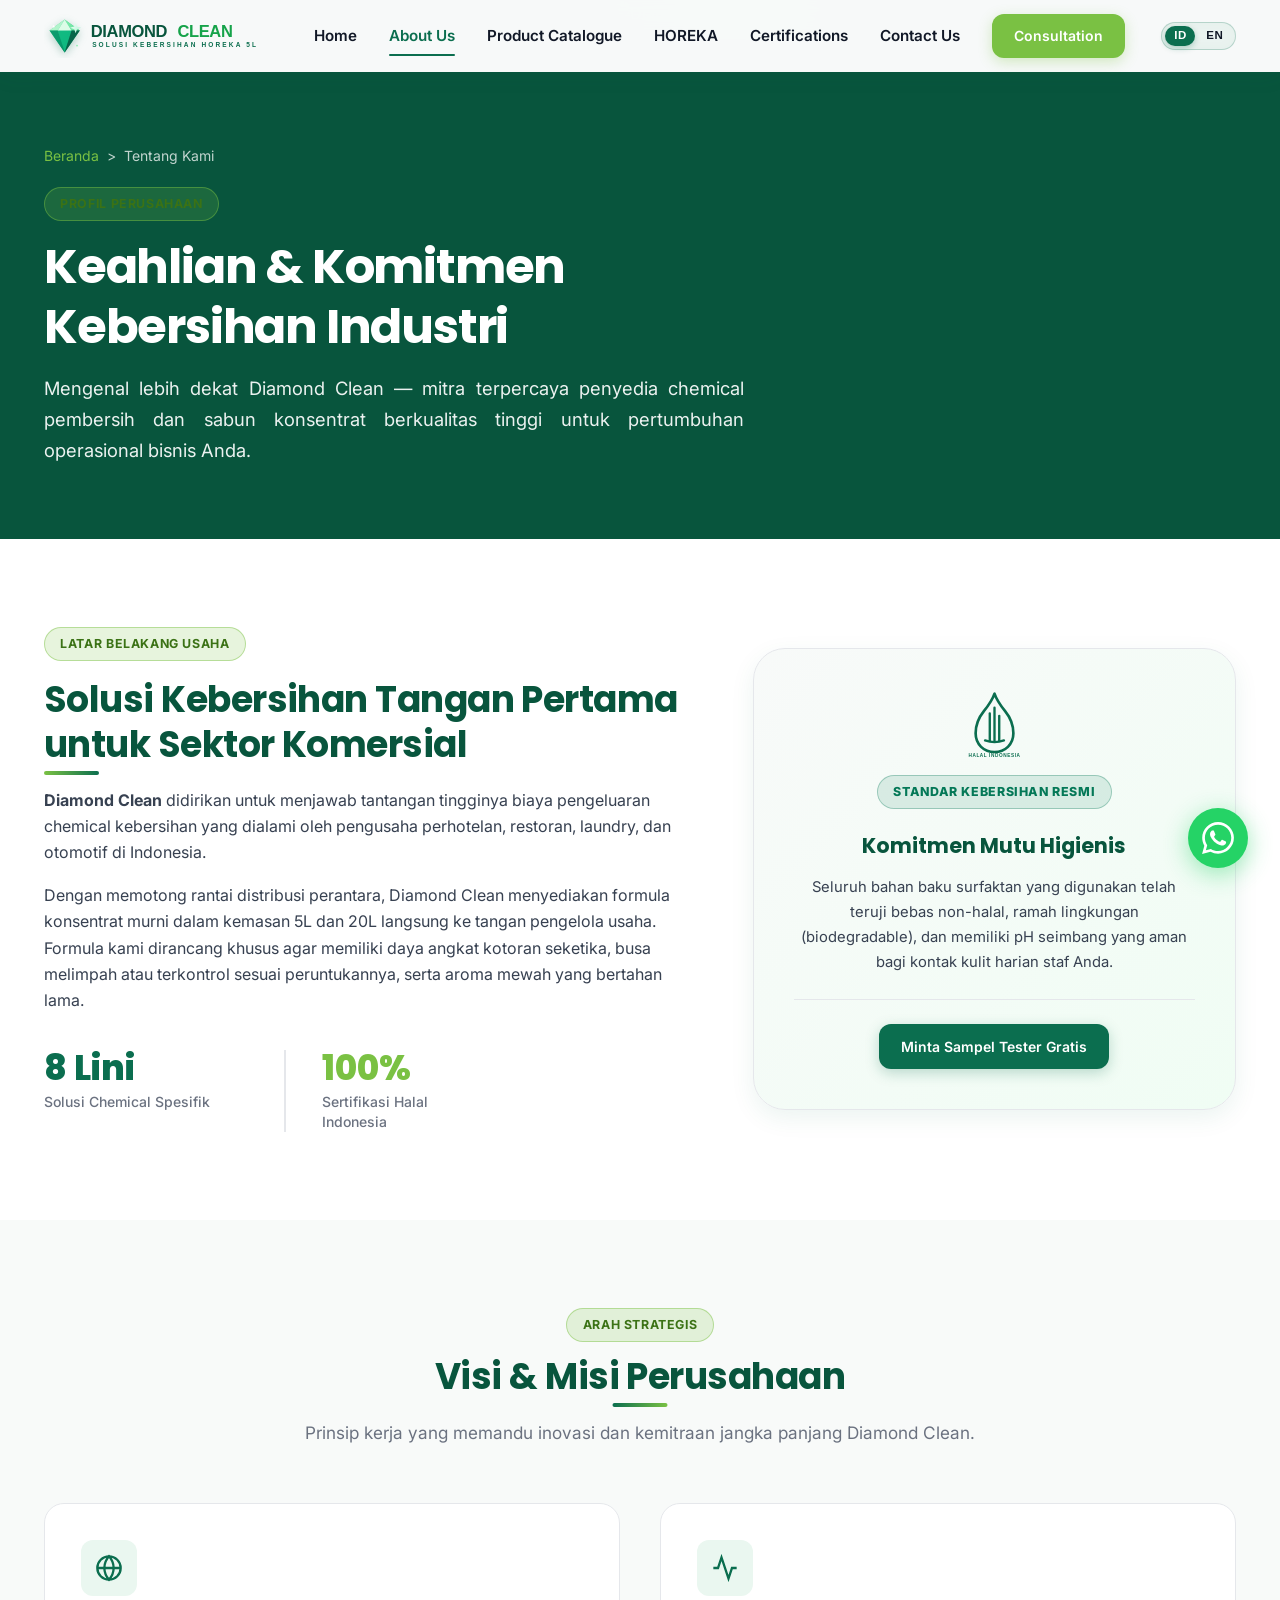
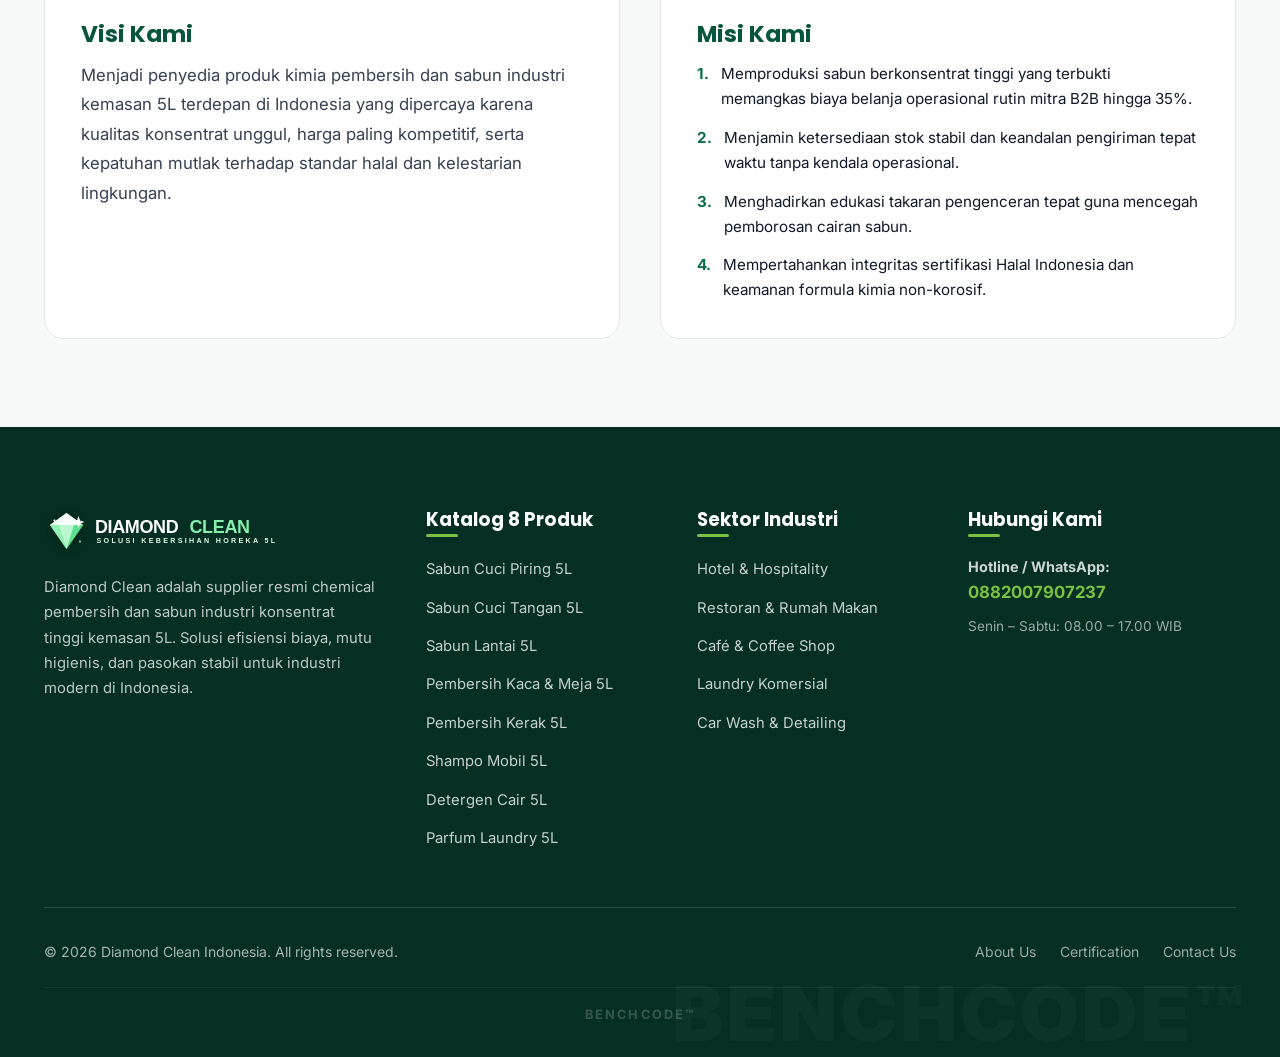
==== about.html @ 985dcf80 "fix(copy): remove (Najis) in English and replace Najis with Non-Halal in Indonesian" ====
<!DOCTYPE html>
<html lang="id">

<head>
  <meta charset="UTF-8">
  <meta name="viewport" content="width=device-width, initial-scale=1.0">
  <title>Tentang Kami | Diamond Clean - Solusi Sabun & Chemical Pembersih Industri 5L</title>
  <meta name="description"
    content="Profil Diamond Clean: Visi, misi, standar mutu, formulasi higienis, sertifikasi Halal Indonesia, dan kapabilitas distribusi sabun industri ke sektor Hotel, Restoran, Laundry, dan Car Wash.">
  <meta name="keywords"
    content="Tentang Diamond Clean, profil Diamond Clean, visi misi supplier sabun, pabrik sabun semarang, supplier chemical hotel, distributor detergen laundry">
  <meta name="author" content="Diamond Clean Indonesia">
  <meta name="robots" content="index, follow">

  <!-- Open Graph -->
  <meta property="og:type" content="article">
  <meta property="og:title" content="Tentang Kami | Diamond Clean Indonesia">
  <meta property="og:description"
    content="Pelajari komitmen Diamond Clean dalam menghadirkan pasokan chemical dan sabun pembersih berdaya bersih tinggi dengan kemasan 5L hemat biaya.">
  <meta property="og:image" content="assets/images/banner.png">

  <!-- CSS Stylesheets -->
  <link rel="stylesheet" href="css/style.css">
  <link rel="stylesheet" href="css/components.css">
  <link rel="stylesheet" href="css/pages.css">
  <link rel="icon" type="image/svg+xml" href="assets/images/logo.svg">
</head>

<body>

  <!-- 1. Header Navigation -->
  <header class="header scrolled" id="header">
    <div class="container nav-container">
      <a href="/" class="logo" id="logo-link" aria-label="Beranda Diamond Clean">
        <img src="assets/images/logo.svg" alt="Diamond Clean Logo" class="logo-color">
      </a>

      <nav class="nav-menu" id="nav-menu" aria-label="Menu Navigasi Utama">
        <a href="/" class="nav-link" data-i18n="nav_home">Home</a>
        <a href="/about" class="nav-link active" data-i18n="nav_about">About Us</a>
        <a href="/solutions" class="nav-link" data-i18n="nav_solutions">Product Catalogue</a>
        <a href="/industries" class="nav-link" data-i18n="nav_industries">HOREKA</a>
        <a href="/sustainability" class="nav-link" data-i18n="nav_sustainability">Certifications</a>
        <a href="/contact" class="nav-link" data-i18n="nav_contact">Contact Us</a>
        <a href="/contact#consultation" class="btn btn-accent btn-sm" data-i18n="nav_consultation">Consultation</a>
        <div class="lang-switch-container" aria-label="Language Selector">
          <button type="button" class="lang-btn active" data-lang="id" aria-label="Bahasa Indonesia">ID</button>
          <button type="button" class="lang-btn" data-lang="en" aria-label="English">EN</button>
        </div>
      </nav>

      <button class="burger-menu touch-target" aria-label="Buka Menu Navigasi" aria-expanded="false">
        <span class="burger-line"></span>
        <span class="burger-line"></span>
        <span class="burger-line"></span>
      </button>
    </div>
  </header>

  <!-- 2. Sub-Page Hero Banner -->
  <section class="page-hero-banner">
    <img src="" alt="Diamond Clean Banner" class="page-hero-bg">
    <div class="container">
      <div class="page-hero-content reveal-left">
        <div class="breadcrumbs">
          <a href="/">Beranda</a> &gt; <span>Tentang Kami</span>
        </div>
        <span class="badge badge-accent" style="margin-bottom: 1rem;">PROFIL PERUSAHAAN</span>
        <h1>Keahlian & Komitmen Kebersihan Industri</h1>
        <p>
          Mengenal lebih dekat Diamond Clean — mitra terpercaya penyedia chemical pembersih dan sabun konsentrat
          berkualitas tinggi untuk pertumbuhan operasional bisnis Anda.
        </p>
      </div>
    </div>
  </section>

  <!-- 3. Company Story & Identity -->
  <section class="section-padding bg-white">
    <div class="container">
      <div class="story-grid">
        <div class="reveal-left">
          <span class="badge badge-accent" style="margin-bottom: 1rem;">LATAR BELAKANG USAHA</span>
          <h2 class="with-underline">Solusi Kebersihan Tangan Pertama untuk Sektor Komersial</h2>
          <p class="story-desc-text">
            <strong>Diamond Clean</strong> didirikan untuk menjawab tantangan tingginya biaya pengeluaran chemical
            kebersihan yang dialami oleh pengusaha perhotelan, restoran, laundry, dan otomotif di Indonesia.
          </p>
          <p class="story-desc-text">
            Dengan memotong rantai distribusi perantara, Diamond Clean menyediakan formula konsentrat murni dalam
            kemasan 5L dan 20L langsung ke tangan pengelola usaha. Formula kami dirancang khusus agar memiliki daya
            angkat kotoran seketika, busa melimpah atau terkontrol sesuai peruntukannya, serta aroma mewah yang bertahan
            lama.
          </p>
          <div class="story-stats-grid">
            <div class="story-stat-item">
              <h3>8 Lini</h3>
              <p>Solusi Chemical Spesifik</p>
            </div>
            <div class="story-stat-item">
              <h3>100%</h3>
              <p>Sertifikasi Halal Indonesia</p>
            </div>
          </div>
        </div>

        <div class="reveal-right">
          <div class="story-highlight-card"
            style="background: linear-gradient(135deg, var(--color-bg-light) 0%, var(--color-bg-mint) 100%); border-radius: var(--radius-xl); border: 1px solid var(--color-border); padding: 2.5rem; box-shadow: var(--shadow-md);">
            <div style="text-align: center; margin-bottom: 1.5rem;">
              <img src="assets/images/halal-logo.svg" alt="Halal Indonesia Official"
                style="height: 70px; margin: 0 auto 1rem auto;">
              <span class="badge badge-halal">STANDAR KEBERSIHAN RESMI</span>
            </div>
            <h3 style="text-align: center; font-size: 1.3rem; margin-bottom: 1rem;">Komitmen Mutu Higienis</h3>
            <p class="story-highlight-desc" style="font-size: 0.925rem; color: var(--color-body-text); text-align: center; line-height: 1.7;">
              Seluruh bahan baku surfaktan yang digunakan telah teruji bebas non-halal, ramah lingkungan (biodegradable),
              dan memiliki pH seimbang yang aman bagi kontak kulit harian staf Anda.
            </p>
            <div
              style="margin-top: 1.5rem; padding-top: 1.5rem; border-top: 1px solid var(--color-border); text-align: center;">
              <a href="/contact#consultation" class="btn btn-primary btn-sm">Minta Sampel Tester Gratis</a>
            </div>
          </div>
        </div>
      </div>
    </div>
  </section>

  <!-- 4. Vision & Mission -->
  <section class="section-padding bg-light">
    <div class="container">
      <div class="section-header text-center reveal">
        <span class="badge badge-accent" style="margin-bottom: 0.75rem;">ARAH STRATEGIS</span>
        <h2 class="with-underline-center">Visi & Misi Perusahaan</h2>
        <p>Prinsip kerja yang memandu inovasi dan kemitraan jangka panjang Diamond Clean.</p>
      </div>

      <div class="vision-mission-grid">
        <div class="card hover-lift reveal-left">
          <div class="feature-icon">
            <svg width="28" height="28" viewBox="0 0 24 24" fill="none" stroke="currentColor" stroke-width="2">
              <circle cx="12" cy="12" r="10"></circle>
              <line x1="2" y1="12" x2="22" y2="12"></line>
              <path d="M12 2a15.3 15.3 0 0 1 4 10 15.3 15.3 0 0 1-4 10 15.3 15.3 0 0 1-4-10 15.3 15.3 0 0 1 4-10z">
              </path>
            </svg>
          </div>
          <h3>Visi Kami</h3>
          <p class="vision-desc" style="font-size: 1.05rem; line-height: 1.75; color: var(--color-body-text);">
            Menjadi penyedia produk kimia pembersih dan sabun industri kemasan 5L terdepan di Indonesia yang dipercaya
            karena kualitas konsentrat unggul, harga paling kompetitif, serta kepatuhan mutlak terhadap standar halal
            dan kelestarian lingkungan.
          </p>
        </div>

        <div class="card hover-lift reveal-right">
          <div class="feature-icon">
            <svg width="28" height="28" viewBox="0 0 24 24" fill="none" stroke="currentColor" stroke-width="2">
              <polyline points="22 12 18 12 15 21 9 3 6 12 2 12"></polyline>
            </svg>
          </div>
          <h3>Misi Kami</h3>
          <ul
            style="list-style: none; padding: 0; display: flex; flex-direction: column; gap: 0.85rem; font-size: 0.95rem;">
            <li style="display: flex; gap: 0.75rem; align-items: flex-start;">
              <span class="mission-num" style="color: var(--color-primary); font-weight: 700; flex-shrink: 0;">1.</span>
              <span class="mission-desc">Memproduksi sabun berkonsentrat tinggi yang terbukti memangkas biaya belanja operasional rutin mitra
                B2B hingga 35%.</span>
            </li>
            <li style="display: flex; gap: 0.75rem; align-items: flex-start;">
              <span class="mission-num" style="color: var(--color-primary); font-weight: 700; flex-shrink: 0;">2.</span>
              <span class="mission-desc">Menjamin ketersediaan stok stabil dan keandalan pengiriman tepat waktu tanpa kendala
                operasional.</span>
            </li>
            <li style="display: flex; gap: 0.75rem; align-items: flex-start;">
              <span class="mission-num" style="color: var(--color-primary); font-weight: 700; flex-shrink: 0;">3.</span>
              <span class="mission-desc">Menghadirkan edukasi takaran pengenceran tepat guna mencegah pemborosan cairan sabun.</span>
            </li>
            <li style="display: flex; gap: 0.75rem; align-items: flex-start;">
              <span class="mission-num" style="color: var(--color-primary); font-weight: 700; flex-shrink: 0;">4.</span>
              <span class="mission-desc">Mempertahankan integritas sertifikasi Halal Indonesia dan keamanan formula kimia non-korosif.</span>
            </li>
          </ul>
        </div>
      </div>
    </div>
  </section>

  <!-- 5. Footer -->
  <footer class="footer">
    <div class="container">
      <div class="footer-top">
        <div class="footer-col">
          <img src="assets/images/logo-white.svg" alt="Diamond Clean Logo"
            style="height: 48px; margin-bottom: 1.25rem;">
          <p style="font-size: 0.925rem; color: rgba(255,255,255,0.75); line-height: 1.7; margin-bottom: 1.5rem;">
            Diamond Clean adalah supplier resmi chemical pembersih dan sabun industri konsentrat tinggi kemasan 5L.
            Solusi efisiensi biaya, mutu higienis, dan pasokan stabil untuk industri modern di Indonesia.
          </p>
        </div>
        <div class="footer-col">
          <h4>Katalog 8 Produk</h4>
          <ul class="footer-links">
            <li><a href="/solutions#cuci-piring">Sabun Cuci Piring 5L</a></li>
            <li><a href="/solutions#cuci-tangan">Sabun Cuci Tangan 5L</a></li>
            <li><a href="/solutions#pembersih-lantai">Sabun Lantai 5L</a></li>
            <li><a href="/solutions#pembersih-kaca">Pembersih Kaca &amp; Meja 5L</a></li>
            <li><a href="/solutions#pembersih-kerak">Pembersih Kerak 5L</a></li>
            <li><a href="/solutions#shampo-mobil">Shampo Mobil 5L</a></li>
            <li><a href="/solutions#detergen-cair">Detergen Cair 5L</a></li>
            <li><a href="/solutions#parfum-laundry">Parfum Laundry 5L</a></li>
          </ul>
        </div>
        <div class="footer-col">
          <h4>Sektor Industri</h4>
          <ul class="footer-links">
            <li><a href="/industries#hotel">Hotel & Hospitality</a></li>
            <li><a href="/industries#resto">Restoran & Rumah Makan</a></li>
            <li><a href="/industries#cafe">Café & Coffee Shop</a></li>
            <li><a href="/industries#laundry">Laundry Komersial</a></li>
            <li><a href="/industries#carwash">Car Wash & Detailing</a></li>
          </ul>
        </div>
        <div class="footer-col">
          <h4>Hubungi Kami</h4>
          <p style="font-size: 0.9rem; color: rgba(255,255,255,0.8); margin-bottom: 0.5rem;">
            <strong>Hotline / WhatsApp:</strong><br>
            <a href="https://wa.me/62882007907237" target="_blank" rel="noopener noreferrer"
              style="color: var(--color-accent); font-weight: 700; font-size: 1.05rem;">
              0882007907237
            </a>
          </p>
          <p style="font-size: 0.85rem; color: rgba(255,255,255,0.6);">
            Senin – Sabtu: 08.00 – 17.00 WIB
          </p>
        </div>
      </div>
      <div class="footer-bottom">
        <div>&copy; 2026 Diamond Clean Indonesia. All rights reserved.</div>
        <div style="display: flex; gap: 1.5rem;">
          <a href="/about" style="color: rgba(255,255,255,0.6);">About Us</a>
          <a href="/sustainability" style="color: rgba(255,255,255,0.6);">Certification</a>
          <a href="/contact" style="color: rgba(255,255,255,0.6);">Contact Us</a>
        </div>
      </div>
      <div class="footer-watermark">BenchCode™</div>
    </div>
  </footer>

  <a href="https://wa.me/62882007907237" target="_blank" rel="noopener noreferrer" class="floating-whatsapp"
    aria-label="Chat WhatsApp">
    <svg viewBox="0 0 24 24">
      <path
        d="M.057 24l1.687-6.163c-1.041-1.804-1.588-3.849-1.587-5.946.003-6.556 5.338-11.891 11.893-11.891 3.181.001 6.167 1.24 8.413 3.488 2.245 2.248 3.481 5.236 3.48 8.414-.003 6.557-5.338 11.892-11.893 11.892-1.99-.001-3.951-.5-5.688-1.448l-6.305 1.654zm6.597-3.807c1.676.995 3.276 1.591 5.392 1.592 5.448 0 9.886-4.434 9.889-9.885.002-5.462-4.415-9.89-9.881-9.892-5.452 0-9.887 4.434-9.889 9.884-.001 2.225.651 3.891 1.746 5.634l-.999 3.648 3.742-.981zm11.387-5.464c-.074-.124-.272-.198-.57-.347-.297-.149-1.758-.868-2.031-.967-.272-.099-.47-.149-.669.149-.198.297-.768.967-.941 1.165-.173.198-.347.223-.644.074-.297-.149-1.255-.462-2.39-1.475-.883-.788-1.48-1.761-1.653-2.059-.173-.297-.018-.458.13-.606.134-.133.297-.347.446-.521.151-.172.2-.296.3-.495.099-.198.05-.372-.025-.521-.075-.148-.669-1.611-.916-2.206-.242-.579-.487-.501-.669-.51l-.57-.01c-.198 0-.52.074-.792.372s-1.04 1.016-1.04 2.479 1.065 2.876 1.213 3.074c.149.198 2.095 3.2 5.076 4.487.709.306 1.263.489 1.694.626.712.226 1.36.194 1.872.118.571-.085 1.758-.719 2.006-1.413.248-.695.248-1.29.173-1.414z" />
    </svg>
  </a>

  <!-- Internationalization & Main Scripts -->
  <script src="js/i18n.js"></script>
  <script src="js/main.js"></script>
</body>

</html>
---- css/style.css ----
/* ==========================================================================
   DIAMOND CLEAN - Enterprise Design System (style.css)
   Pure Green & White Aesthetic (Bumigas Architecture - Zero Blue)
   ========================================================================== */

@import url('https://fonts.googleapis.com/css2?family=Inter:wght@300;400;500;600;700&family=Poppins:wght@400;500;600;700;800&display=swap');

:root {
  /* Brand Color Palette - Pure Emerald Green & Crisp White (No Blue) */
  --color-primary: #0B6E4F;         /* Deep Emerald Clean */
  --color-primary-dark: #064E3B;    /* Deep Forest Green */
  --color-primary-light: #10B981;   /* Vibrant Emerald Green */
  --color-secondary: #08553D;       /* Rich Deep Pine Green */
  --color-secondary-dark: #043627;  /* Dark Forest Slate */
  --color-accent: #7AC143;          /* Vibrant Fresh Lime Green */
  --color-accent-hover: #68A538;    /* Darker Fresh Lime */
  --color-light-mint: #EAF7F0;      /* Fresh Mint Light */
  --color-mint-border: #BBF7D0;     /* Soft Mint Border */
  --color-halal-green: #047857;     /* Halal Badge Emerald */
  
  --color-bg: #FFFFFF;              /* Pure Crisp White */
  --color-bg-light: #F8FAF9;        /* Soft Clean Off-White */
  --color-bg-mint: #F0FDF4;         /* Clean Pale Mint Tint */
  --color-dark-text: #111827;       /* Dark Charcoal */
  --color-body-text: #374151;       /* Neutral Slate */
  --color-muted-text: #6B7280;      /* Muted Slate */
  --color-border: #E5E7EB;          /* Light Clean Gray Border */
  --color-success: #16A34A;         /* Rich Leaf Green */
  
  /* RGB values for translucent green overlays & glassmorphism */
  --color-primary-rgb: 11, 110, 79;
  --color-secondary-rgb: 8, 85, 61;
  --color-accent-rgb: 122, 193, 67;
  --color-dark-text-rgb: 17, 24, 39;
  
  /* Typography */
  --font-headings: 'Poppins', sans-serif;
  --font-body: 'Inter', sans-serif;
  
  /* Elevation Shadows (Soft green/dark tinted) */
  --shadow-sm: 0 2px 8px rgba(11, 110, 79, 0.05);
  --shadow-md: 0 8px 24px rgba(11, 110, 79, 0.08);
  --shadow-lg: 0 16px 48px rgba(11, 110, 79, 0.12);
  --shadow-glow: 0 0 25px rgba(122, 193, 67, 0.35);
  --shadow-glass: 0 8px 32px 0 rgba(8, 85, 61, 0.15);
  
  /* Radii */
  --radius-sm: 6px;
  --radius-md: 12px;
  --radius-lg: 20px;
  --radius-xl: 32px;
  --radius-full: 9999px;
  
  /* Butter-Smooth Hardware-Accelerated Transitions */
  --transition-fast: all 0.2s cubic-bezier(0.16, 1, 0.3, 1);
  --transition-normal: all 0.35s cubic-bezier(0.16, 1, 0.3, 1);
  --transition-slow: all 0.5s cubic-bezier(0.16, 1, 0.3, 1);
}

/* Base Reset & Smooth Scroll Foundation */
*, *::before, *::after {
  box-sizing: border-box;
  margin: 0;
  padding: 0;
  -webkit-tap-highlight-color: transparent;
}

html {
  scroll-behavior: smooth;
  scroll-padding-top: 5rem;
  font-size: 16px;
  -webkit-font-smoothing: antialiased;
  -moz-osx-font-smoothing: grayscale;
  overflow-x: hidden;
  overflow-x: clip;
  max-width: 100%;
  -webkit-overflow-scrolling: touch;
}

body {
  font-family: var(--font-body);
  background-color: var(--color-bg);
  color: var(--color-dark-text);
  line-height: 1.65;
  overflow-x: hidden;
  overflow-x: clip;
  max-width: 100%;
  width: 100%;
  position: relative;
  -webkit-overflow-scrolling: touch;
  overscroll-behavior-y: auto;
}

/* Headings in Deep Forest Green */
h1, h2, h3, h4, h5, h6 {
  font-family: var(--font-headings);
  font-weight: 700;
  line-height: 1.25;
  color: var(--color-secondary);
}

h1 {
  font-size: 3.25rem;
  letter-spacing: -0.025em;
}

h2 {
  font-size: 2.25rem;
  letter-spacing: -0.015em;
  margin-bottom: 1.25rem;
  position: relative;
  display: inline-block;
}

/* Sub-heading accent underline */
h2.with-underline::after {
  content: '';
  position: absolute;
  left: 0;
  bottom: -8px;
  width: 55px;
  height: 4px;
  background: linear-gradient(90deg, var(--color-accent), var(--color-primary));
  border-radius: var(--radius-full);
}

h2.with-underline-center {
  text-align: center;
  display: block;
}

h2.with-underline-center::after {
  content: '';
  position: absolute;
  left: 50%;
  transform: translateX(-50%);
  bottom: -8px;
  width: 55px;
  height: 4px;
  background: linear-gradient(90deg, var(--color-primary), var(--color-accent));
  border-radius: var(--radius-full);
}

h3 {
  font-size: 1.45rem;
  margin-bottom: 0.75rem;
}

h4 {
  font-size: 1.15rem;
  margin-bottom: 0.5rem;
}

p {
  color: var(--color-body-text);
  margin-bottom: 1rem;
}

p:last-child {
  margin-bottom: 0;
}

a {
  color: inherit;
  text-decoration: none;
  transition: var(--transition-fast);
}

img, video {
  max-width: 100%;
  height: auto;
  display: block;
}

/* Layout Utilities */
.container {
  width: 100%;
  max-width: 1240px;
  margin: 0 auto;
  padding: 0 1.5rem;
}

.section-padding {
  padding: 5.5rem 0;
}

.section-padding-sm {
  padding: 3.5rem 0;
}

.section-header {
  margin-bottom: 3.5rem;
}

.section-header.text-center,
.text-center {
  text-align: center !important;
}

.text-left {
  text-align: left !important;
}

.text-right {
  text-align: right !important;
}

.section-header p {
  font-size: 1.075rem;
  max-width: 680px;
  margin-left: auto;
  margin-right: auto;
  color: var(--color-muted-text);
}

/* Background Color Modifiers */
.bg-light {
  background-color: var(--color-bg-light);
}

.bg-mint {
  background-color: var(--color-bg-mint);
}

.bg-white {
  background-color: var(--color-bg);
}

.bg-dark {
  background-color: var(--color-secondary-dark);
  color: #FFFFFF;
}

.bg-dark h1, .bg-dark h2, .bg-dark h3, .bg-dark h4 {
  color: #FFFFFF;
}

.bg-dark p {
  color: rgba(255, 255, 255, 0.88);
}

/* Smooth Hardware-Accelerated Reveal Animations */
.reveal, .reveal-left, .reveal-right, .reveal-scale {
  opacity: 0;
  will-change: transform, opacity;
  transition: opacity 0.65s cubic-bezier(0.16, 1, 0.3, 1), transform 0.65s cubic-bezier(0.16, 1, 0.3, 1);
}

.reveal {
  transform: translateY(28px);
}

.reveal-left {
  transform: translateX(-35px);
}

.reveal-right {
  transform: translateX(35px);
}

.reveal-scale {
  transform: scale(0.94);
}

.reveal.active, .reveal-left.active, .reveal-right.active, .reveal-scale.active {
  opacity: 1;
  transform: translate(0, 0) scale(1);
}

/* Accessibility Focus Ring */
a:focus-visible,
button:focus-visible,
input:focus-visible,
textarea:focus-visible,
select:focus-visible {
  outline: 2px solid var(--color-accent);
  outline-offset: 3px;
}

.touch-target {
  min-height: 48px;
  min-width: 48px;
  display: inline-flex;
  align-items: center;
  justify-content: center;
}

@media (max-width: 768px) {
  h1 {
    font-size: 2.2rem;
  }
  h2 {
    font-size: 1.75rem;
  }
  .section-padding {
    padding: 3.75rem 0;
  }
}
---- css/components.css ----
/* ==========================================================================
   DIAMOND CLEAN - Premium UI Components (components.css)
   Pure Green & White UI Architecture (Zero Blue)
   ========================================================================== */

/* --------------------------------------------------------------------------
   1. BUTTONS
   -------------------------------------------------------------------------- */
.btn {
  display: inline-flex;
  align-items: center;
  justify-content: center;
  gap: 0.6rem;
  font-family: var(--font-body);
  font-size: 0.95rem;
  font-weight: 600;
  padding: 0.85rem 1.85rem;
  border-radius: var(--radius-md);
  border: 2px solid transparent;
  cursor: pointer;
  transition: var(--transition-fast);
  white-space: nowrap;
  user-select: none;
  text-decoration: none;
}

.btn-primary {
  background-color: var(--color-primary);
  color: #FFFFFF;
  box-shadow: 0 4px 14px rgba(11, 110, 79, 0.25);
}

.btn-primary:hover {
  background-color: var(--color-primary-dark);
  color: #FFFFFF;
  transform: translateY(-2px);
  box-shadow: 0 6px 20px rgba(11, 110, 79, 0.35);
}

.btn-secondary {
  background-color: transparent;
  border-color: var(--color-primary);
  color: var(--color-primary);
}

.btn-secondary:hover {
  background-color: var(--color-light-mint);
  color: var(--color-primary-dark);
  transform: translateY(-2px);
}

.btn-accent {
  background-color: var(--color-accent);
  color: #FFFFFF;
  box-shadow: 0 4px 14px rgba(122, 193, 67, 0.3);
}

.btn-accent:hover {
  background-color: var(--color-accent-hover);
  color: #FFFFFF;
  transform: translateY(-2px);
  box-shadow: 0 6px 20px rgba(122, 193, 67, 0.4);
}

.btn-white {
  background-color: #FFFFFF;
  color: var(--color-secondary);
  box-shadow: var(--shadow-sm);
}

.btn-white:hover {
  background-color: var(--color-light-mint);
  color: var(--color-primary-dark);
  transform: translateY(-2px);
  box-shadow: var(--shadow-md);
}

.btn-white-outline {
  background-color: transparent;
  border-color: rgba(255, 255, 255, 0.8);
  color: #FFFFFF;
}

.btn-white-outline:hover {
  border-color: #FFFFFF;
  background-color: rgba(255, 255, 255, 0.18);
  transform: translateY(-2px);
}

.btn-whatsapp {
  background-color: #25D366;
  color: #FFFFFF;
  box-shadow: 0 4px 15px rgba(37, 211, 102, 0.3);
}

.btn-whatsapp:hover {
  background-color: #1EBE5D;
  color: #FFFFFF;
  transform: translateY(-2px);
  box-shadow: 0 6px 20px rgba(37, 211, 102, 0.45);
}

.btn-sm {
  padding: 0.55rem 1.25rem;
  font-size: 0.875rem;
}

.btn-lg {
  padding: 1rem 2.25rem;
  font-size: 1.05rem;
}

/* --------------------------------------------------------------------------
   2. BADGES & CHIPS (Green & White)
   -------------------------------------------------------------------------- */
.badge {
  display: inline-flex;
  align-items: center;
  gap: 0.45rem;
  padding: 0.35rem 0.95rem;
  font-size: 0.775rem;
  font-weight: 700;
  text-transform: uppercase;
  letter-spacing: 0.05em;
  background-color: var(--color-light-mint);
  color: var(--color-primary);
  border-radius: var(--radius-full);
  border: 1px solid var(--color-mint-border);
}

.badge-accent {
  background-color: rgba(122, 193, 67, 0.18);
  color: #3B7215;
  border: 1px solid rgba(122, 193, 67, 0.45);
}

.badge-clean {
  background-color: rgba(255, 255, 255, 0.22);
  color: #FFFFFF;
  border: 1px solid rgba(255, 255, 255, 0.4);
  backdrop-filter: blur(8px);
}

.badge-halal {
  background-color: rgba(4, 120, 87, 0.12);
  color: var(--color-halal-green);
  border: 1px solid rgba(4, 120, 87, 0.3);
  font-weight: 800;
}

.badge-5l {
  background: var(--color-primary);
  color: #FFFFFF;
  font-weight: 700;
  padding: 0.28rem 0.75rem;
  border-radius: var(--radius-full);
  font-size: 0.78rem;
  letter-spacing: 0.04em;
  display: inline-flex;
  align-items: center;
  justify-content: center;
  box-shadow: 0 2px 4px rgba(11, 110, 79, 0.15);
}

/* --------------------------------------------------------------------------
   3. HEADER & NAVIGATION BAR
   -------------------------------------------------------------------------- */
.header {
  position: fixed;
  top: 0;
  left: 0;
  width: 100%;
  z-index: 1000;
  transition: padding 0.3s cubic-bezier(0.16, 1, 0.3, 1), background-color 0.3s cubic-bezier(0.16, 1, 0.3, 1), box-shadow 0.3s cubic-bezier(0.16, 1, 0.3, 1);
  padding: 1.4rem 0;
}

.header.transparent-theme {
  background-color: transparent;
}

.header.transparent-theme .logo-color {
  display: none;
}

.header.transparent-theme .logo-white {
  display: block;
}

.header.transparent-theme .nav-link {
  color: rgba(255, 255, 255, 0.95);
}

.header.transparent-theme .nav-link:hover,
.header.transparent-theme .nav-link.active {
  color: #FFFFFF;
}

.header.transparent-theme .nav-link.active::after {
  background-color: var(--color-accent);
}

/* Scrolled Header State */
.header.scrolled {
  background-color: rgba(255, 255, 255, 0.97);
  backdrop-filter: blur(14px);
  -webkit-backdrop-filter: blur(14px);
  box-shadow: 0 4px 20px rgba(8, 85, 61, 0.08);
  padding: 0.85rem 0;
}

.header.scrolled .logo-color {
  display: block;
}

.header.scrolled .logo-white {
  display: none;
}

.header.scrolled .nav-link {
  color: var(--color-dark-text);
}

.header.scrolled .nav-link:hover,
.header.scrolled .nav-link.active {
  color: var(--color-primary);
}

.header.scrolled .nav-link.active::after {
  background-color: var(--color-primary);
}

.header.scrolled .burger-line {
  background-color: var(--color-secondary);
}

/* Nav Elements */
.nav-container {
  display: flex;
  align-items: center;
  justify-content: space-between;
}

.logo img {
  height: 44px;
  width: auto;
  transition: var(--transition-fast);
}

.nav-menu {
  display: flex;
  align-items: center;
  gap: 2rem;
}

.nav-link {
  font-size: 0.95rem;
  font-weight: 600;
  position: relative;
  padding: 0.5rem 0;
  transition: var(--transition-fast);
}

.nav-link::after {
  content: '';
  position: absolute;
  bottom: 0;
  left: 0;
  width: 0;
  height: 2.5px;
  background-color: var(--color-primary);
  border-radius: var(--radius-full);
  transition: width 0.3s cubic-bezier(0.16, 1, 0.3, 1);
}

.nav-link:hover::after,
.nav-link.active::after {
  width: 100%;
}

/* 3.1 LANGUAGE SWITCHER (Bilingual ID/EN Pill) */
.lang-switch-container {
  display: inline-flex;
  align-items: center;
  background: rgba(255, 255, 255, 0.18);
  border: 1px solid rgba(255, 255, 255, 0.35);
  border-radius: var(--radius-full);
  padding: 3px;
  gap: 2px;
  backdrop-filter: blur(8px);
  -webkit-backdrop-filter: blur(8px);
  transition: all 0.25s ease;
  margin-left: 0.25rem;
}

.header.scrolled .lang-switch-container {
  background: rgba(11, 110, 79, 0.08);
  border-color: rgba(11, 110, 79, 0.22);
}

.lang-btn {
  border: none;
  background: transparent;
  color: rgba(255, 255, 255, 0.9);
  font-size: 0.72rem;
  font-weight: 700;
  letter-spacing: 0.04em;
  padding: 0.24rem 0.55rem;
  border-radius: var(--radius-full);
  cursor: pointer;
  transition: all 0.2s ease;
  display: inline-flex;
  align-items: center;
  justify-content: center;
  line-height: 1;
}

.header.scrolled .lang-btn {
  color: var(--color-dark-text);
}

.lang-btn:hover {
  color: #FFFFFF;
}

.header.scrolled .lang-btn:hover {
  color: var(--color-primary);
}

.lang-btn.active {
  background: #FFFFFF;
  color: var(--color-primary);
  box-shadow: 0 2px 6px rgba(0, 0, 0, 0.18);
}

.header.scrolled .lang-btn.active {
  background: var(--color-primary);
  color: #FFFFFF;
  box-shadow: 0 2px 6px rgba(11, 110, 79, 0.3);
}

/* Mobile Drawer Language Switcher */
.mobile-lang-container {
  display: flex;
  align-items: center;
  justify-content: center;
  gap: 0.75rem;
  padding: 1.25rem 0 0.5rem;
  border-top: 1px solid rgba(0, 0, 0, 0.08);
  margin-top: 0.75rem;
  width: 100%;
}

.mobile-lang-container .lang-btn {
  font-size: 0.85rem;
  padding: 0.5rem 1.25rem;
  color: var(--color-dark-text);
  border: 1.5px solid var(--color-border);
  background: #FFFFFF;
}

.mobile-lang-container .lang-btn.active {
  background: var(--color-primary);
  color: #FFFFFF;
  border-color: var(--color-primary);
  box-shadow: 0 4px 10px rgba(11, 110, 79, 0.25);
}

/* Mobile Burger Icon */
.burger-menu {
  display: none;
  background: none;
  border: none;
  cursor: pointer;
  padding: 0.5rem;
  z-index: 1001;
  flex-direction: column;
  gap: 6px;
}

.burger-line {
  width: 28px;
  height: 3px;
  background-color: #FFFFFF;
  border-radius: var(--radius-full);
  transition: var(--transition-normal);
}

.burger-menu.open .burger-line:nth-child(1) {
  transform: translateY(9px) rotate(45deg);
  background-color: var(--color-secondary);
}

.burger-menu.open .burger-line:nth-child(2) {
  opacity: 0;
}

.burger-menu.open .burger-line:nth-child(3) {
  transform: translateY(-9px) rotate(-45deg);
  background-color: var(--color-secondary);
}

/* --------------------------------------------------------------------------
   4. SILKY SMOOTH MOBILE DRAWER MENU
   -------------------------------------------------------------------------- */
@media (max-width: 991px) {
  .burger-menu {
    display: flex;
  }
  
  .nav-menu {
    position: fixed;
    top: 0;
    right: 0;
    width: 82%;
    max-width: 340px;
    height: 100vh;
    height: 100dvh;
    background-color: #FFFFFF;
    flex-direction: column;
    align-items: flex-start;
    padding: 6rem 2rem 2.5rem 2rem;
    gap: 1.25rem;
    box-shadow: -10px 0 35px rgba(8, 85, 61, 0.18);
    transform: translate3d(105%, 0, 0);
    transition: transform 0.4s cubic-bezier(0.16, 1, 0.3, 1);
    z-index: 999;
    overflow-y: auto;
    -webkit-overflow-scrolling: touch;
    will-change: transform;
  }
  
  .nav-menu.active {
    transform: translate3d(0, 0, 0);
  }
  
  .nav-menu .nav-link {
    color: var(--color-dark-text) !important;
    font-size: 1.15rem;
    font-weight: 600;
    width: 100%;
    padding: 0.65rem 0;
    border-bottom: 1px solid var(--color-border);
  }
  
  .nav-menu .nav-link.active {
    color: var(--color-primary) !important;
  }
  
  .nav-menu .nav-link.active::after {
    display: none;
  }
  
  .nav-menu .btn {
    width: 100%;
    margin-top: 1rem;
    text-align: center;
  }

  .nav-menu .lang-switch-container {
    margin-left: 0;
    margin-top: 0.5rem;
    width: 100%;
    display: flex;
    justify-content: center;
    background: rgba(11, 110, 79, 0.08);
    border: 1.5px solid rgba(11, 110, 79, 0.2);
    padding: 4px;
  }

  .nav-menu .lang-switch-container .lang-btn {
    flex: 1;
    color: var(--color-dark-text);
    padding: 0.5rem 1rem;
    font-size: 0.85rem;
  }

  .nav-menu .lang-switch-container .lang-btn.active {
    background: var(--color-primary);
    color: #FFFFFF;
  }
  
  /* Backdrop overlay in deep emerald translucent */
  .mobile-menu-backdrop {
    position: fixed;
    inset: 0;
    background-color: rgba(4, 54, 39, 0.65);
    backdrop-filter: blur(4px);
    -webkit-backdrop-filter: blur(4px);
    z-index: 998;
    opacity: 0;
    pointer-events: none;
    transition: opacity 0.35s ease;
  }
  
  .mobile-menu-backdrop.active {
    opacity: 1;
    pointer-events: auto;
  }
}

/* --------------------------------------------------------------------------
   5. CARDS (Pure Green & White)
   -------------------------------------------------------------------------- */
.glass-card-dark {
  background: rgba(8, 85, 61, 0.45);
  backdrop-filter: blur(14px);
  -webkit-backdrop-filter: blur(14px);
  border: 1px solid rgba(255, 255, 255, 0.2);
  color: #FFFFFF;
}

.glass-card-light {
  background: rgba(255, 255, 255, 0.9);
  backdrop-filter: blur(14px);
  -webkit-backdrop-filter: blur(14px);
  border: 1px solid rgba(255, 255, 255, 0.6);
  box-shadow: var(--shadow-sm);
}

.card {
  background-color: #FFFFFF;
  border-radius: var(--radius-lg);
  border: 1px solid var(--color-border);
  padding: 2.25rem;
  transition: var(--transition-normal);
  position: relative;
  overflow: hidden;
}

.hover-lift {
  transition: transform 0.3s cubic-bezier(0.16, 1, 0.3, 1), box-shadow 0.3s cubic-bezier(0.16, 1, 0.3, 1), border-color 0.3s ease;
  will-change: transform;
}

.hover-lift:hover {
  transform: translateY(-6px);
  box-shadow: var(--shadow-lg);
  border-color: #BBF7D0;
}

/* --------------------------------------------------------------------------
   6. VIDEO SHOWCASE COMPONENT (Deep Emerald & Crisp White)
   -------------------------------------------------------------------------- */
.video-showcase-section {
  position: relative;
  background: linear-gradient(180deg, #FFFFFF 0%, var(--color-bg-mint) 50%, #FFFFFF 100%);
}

.video-player-container {
  position: relative;
  max-width: 960px;
  margin: 0 auto;
  background: linear-gradient(135deg, #053B2A 0%, var(--color-secondary) 50%, var(--color-primary) 100%);
  border-radius: var(--radius-xl);
  padding: 1rem;
  box-shadow: 0 24px 64px rgba(8, 85, 61, 0.2), 0 0 0 1px rgba(255, 255, 255, 0.12) inset;
}

.video-frame-inner {
  position: relative;
  border-radius: calc(var(--radius-xl) - 0.5rem);
  overflow: hidden;
  background-color: #032319;
  aspect-ratio: 16 / 9;
  display: flex;
  align-items: center;
  justify-content: center;
}

.video-element {
  width: 100%;
  height: 100%;
  object-fit: cover;
  display: block;
}

.video-overlay-details {
  position: absolute;
  inset: 0;
  background: linear-gradient(to top, rgba(0, 0, 0, 0.6) 0%, transparent 32%, transparent 75%, rgba(0, 0, 0, 0.32) 100%);
  display: flex;
  flex-direction: column;
  justify-content: space-between;
  padding: clamp(0.6rem, 1.8vw, 1rem);
  z-index: 10;
  pointer-events: none;
  transition: opacity 0.35s ease;
}

.video-overlay-details.playing {
  opacity: 0;
}

.video-top-badges {
  display: flex;
  align-items: center;
  gap: 0.4rem;
  flex-wrap: wrap;
}

.video-sparkle-tag {
  display: inline-flex;
  align-items: center;
  gap: 0.3rem;
  background: rgba(16, 185, 129, 0.25);
  border: 1px solid rgba(134, 239, 172, 0.4);
  color: #DCFCE7;
  padding: 0.18rem 0.55rem;
  border-radius: var(--radius-full);
  font-size: 0.68rem;
  font-weight: 700;
  letter-spacing: 0.03em;
  backdrop-filter: blur(6px);
  -webkit-backdrop-filter: blur(6px);
}

.video-top-badges .badge-5l {
  font-size: 0.68rem;
  padding: 0.18rem 0.55rem;
}

.video-play-trigger {
  position: absolute;
  top: 50%;
  left: 50%;
  transform: translate(-50%, -50%);
  width: 58px;
  height: 58px;
  background: #FFFFFF;
  color: var(--color-primary);
  border-radius: var(--radius-full);
  border: none;
  display: flex;
  align-items: center;
  justify-content: center;
  cursor: pointer;
  z-index: 20;
  transition: transform 0.3s cubic-bezier(0.16, 1, 0.3, 1), box-shadow 0.3s ease, background-color 0.3s ease;
  box-shadow: 0 0 0 7px rgba(255, 255, 255, 0.22), 0 8px 24px rgba(0, 0, 0, 0.35);
}

.video-play-trigger:hover {
  transform: translate(-50%, -50%) scale(1.08);
  background: var(--color-accent);
  color: #FFFFFF;
  box-shadow: 0 0 0 10px rgba(122, 193, 67, 0.35), 0 12px 28px rgba(0, 0, 0, 0.45);
}

.video-play-trigger svg {
  width: 22px;
  height: 22px;
  margin-left: 3px;
}

.video-bottom-caption {
  background: rgba(3, 35, 25, 0.65);
  backdrop-filter: blur(8px);
  -webkit-backdrop-filter: blur(8px);
  border: 1px solid rgba(255, 255, 255, 0.15);
  border-radius: var(--radius-md);
  padding: 0.4rem 0.75rem;
  max-width: 72%;
  box-shadow: 0 4px 14px rgba(0, 0, 0, 0.22);
}

.video-bottom-caption h3 {
  color: #FFFFFF;
  font-size: clamp(0.78rem, 1.4vw, 0.95rem);
  font-weight: 600;
  margin-bottom: 0.15rem;
  line-height: 1.25;
}

.video-bottom-caption p {
  color: rgba(226, 232, 240, 0.85);
  font-size: clamp(0.68rem, 1.1vw, 0.78rem);
  line-height: 1.3;
  margin: 0;
  display: -webkit-box;
  -webkit-line-clamp: 1;
  line-clamp: 1;
  -webkit-box-orient: vertical;
  overflow: hidden;
}

@media (max-width: 768px) {
  .video-overlay-details {
    padding: 0.5rem;
  }

  .video-bottom-caption {
    max-width: 95%;
    padding: 0.3rem 0.55rem;
  }

  .video-bottom-caption h3 {
    font-size: 0.75rem;
    margin-bottom: 0;
    white-space: nowrap;
    overflow: hidden;
    text-overflow: ellipsis;
  }

  .video-bottom-caption p {
    display: none;
  }

  .video-play-trigger {
    width: 44px;
    height: 44px;
    box-shadow: 0 0 0 4px rgba(255, 255, 255, 0.25), 0 4px 14px rgba(0, 0, 0, 0.4);
  }

  .video-play-trigger svg {
    width: 16px;
    height: 16px;
  }

  .video-sparkle-tag,
  .video-top-badges .badge-5l {
    font-size: 0.62rem;
    padding: 0.12rem 0.42rem;
  }
}

/* Video Control Toolbar (When Active) */
.video-custom-controls {
  position: absolute;
  bottom: 0;
  left: 0;
  right: 0;
  padding: 1rem 1.5rem;
  background: linear-gradient(to top, rgba(0, 0, 0, 0.85), transparent);
  display: flex;
  align-items: center;
  justify-content: space-between;
  gap: 1rem;
  z-index: 25;
  opacity: 0;
  transition: opacity 0.25s ease;
}

.video-frame-inner:hover .video-custom-controls,
.video-custom-controls:focus-within {
  opacity: 1;
}

.ctrl-btn {
  background: rgba(255, 255, 255, 0.2);
  border: none;
  color: #FFFFFF;
  width: 38px;
  height: 38px;
  border-radius: var(--radius-full);
  display: flex;
  align-items: center;
  justify-content: center;
  cursor: pointer;
  transition: var(--transition-fast);
}

.ctrl-btn:hover {
  background: var(--color-accent);
  color: #032319;
}

/* Video Topic Switcher Tabs */
.video-topic-tabs {
  display: flex;
  justify-content: center;
  flex-wrap: wrap;
  gap: 0.75rem;
  margin-top: 1.75rem;
}

.video-tab-btn {
  display: inline-flex;
  align-items: center;
  gap: 0.6rem;
  padding: 0.65rem 1.35rem;
  border-radius: var(--radius-full);
  background-color: #FFFFFF;
  border: 1.5px solid var(--color-border);
  color: var(--color-dark-text);
  font-size: 0.875rem;
  font-weight: 600;
  cursor: pointer;
  transition: var(--transition-fast);
}

.video-tab-btn:hover {
  border-color: var(--color-primary);
  color: var(--color-primary);
  background-color: var(--color-light-mint);
}

.video-tab-btn.active {
  background-color: var(--color-primary);
  border-color: var(--color-primary);
  color: #FFFFFF;
  box-shadow: 0 4px 12px rgba(11, 110, 79, 0.25);
}

/* --------------------------------------------------------------------------
   7. ACCORDION (Silky Smooth Grid Transition)
   -------------------------------------------------------------------------- */
.accordion {
  display: flex;
  flex-direction: column;
  gap: 1rem;
}

.accordion-item {
  background-color: #FFFFFF;
  border-radius: var(--radius-md);
  border: 1px solid var(--color-border);
  overflow: hidden;
  transition: var(--transition-fast);
}

.accordion-item:hover {
  border-color: #BBF7D0;
}

.accordion-item.active {
  border-color: var(--color-primary);
  box-shadow: var(--shadow-sm);
}

.accordion-header {
  width: 100%;
  padding: 1.35rem 1.5rem;
  display: flex;
  align-items: center;
  justify-content: space-between;
  gap: 1rem;
  background: none;
  border: none;
  text-align: left;
  cursor: pointer;
  user-select: none;
}

.accordion-header h4 {
  margin: 0;
  font-size: 1.05rem;
  font-weight: 600;
  color: var(--color-secondary);
  transition: color 0.2s ease;
}

.accordion-item.active .accordion-header h4 {
  color: var(--color-primary);
}

.accordion-icon {
  width: 32px;
  height: 32px;
  min-width: 32px;
  border-radius: var(--radius-full);
  background-color: var(--color-bg-light);
  display: flex;
  align-items: center;
  justify-content: center;
  color: var(--color-secondary);
  transition: transform 0.35s cubic-bezier(0.16, 1, 0.3, 1), background-color 0.2s ease;
}

.accordion-item.active .accordion-icon {
  transform: rotate(180deg);
  background-color: var(--color-light-mint);
  color: var(--color-primary);
}

/* 60FPS CSS Grid Expand/Collapse */
.accordion-content {
  display: grid;
  grid-template-rows: 0fr;
  transition: grid-template-rows 0.35s cubic-bezier(0.16, 1, 0.3, 1);
}

.accordion-item.active .accordion-content {
  grid-template-rows: 1fr;
}

.accordion-inner {
  overflow: hidden;
}

.accordion-inner-content {
  padding: 0 1.5rem 1.5rem 1.5rem;
  color: var(--color-body-text);
  font-size: 0.95rem;
  line-height: 1.7;
}

/* --------------------------------------------------------------------------
   8. FORMS & INPUTS
   -------------------------------------------------------------------------- */
.form-group {
  margin-bottom: 1.25rem;
}

.form-label {
  display: block;
  font-size: 0.875rem;
  font-weight: 600;
  color: var(--color-secondary);
  margin-bottom: 0.5rem;
}

.form-input,
.form-select,
.form-textarea {
  width: 100%;
  padding: 0.85rem 1.15rem;
  border-radius: var(--radius-md);
  border: 1.5px solid var(--color-border);
  font-family: var(--font-body);
  font-size: 0.95rem;
  color: var(--color-dark-text);
  background-color: #FFFFFF;
  transition: var(--transition-fast);
}

.form-input:focus,
.form-select:focus,
.form-textarea:focus {
  border-color: var(--color-primary);
  box-shadow: 0 0 0 4px rgba(11, 110, 79, 0.12);
  outline: none;
}

.form-textarea {
  min-height: 120px;
  resize: vertical;
}

/* --------------------------------------------------------------------------
   9. FLOATING WHATSAPP & BACK TO TOP
   -------------------------------------------------------------------------- */
.floating-whatsapp {
  position: fixed;
  bottom: 2rem;
  right: 2rem;
  width: 60px;
  height: 60px;
  background-color: #25D366;
  color: #FFFFFF;
  border-radius: var(--radius-full);
  display: flex;
  align-items: center;
  justify-content: center;
  box-shadow: 0 6px 24px rgba(37, 211, 102, 0.45);
  z-index: 990;
  transition: transform 0.3s cubic-bezier(0.16, 1, 0.3, 1), box-shadow 0.3s ease;
  text-decoration: none;
}

.floating-whatsapp:hover {
  transform: translateY(-4px) scale(1.06);
  box-shadow: 0 10px 30px rgba(37, 211, 102, 0.6);
  color: #FFFFFF;
}

.floating-whatsapp svg {
  width: 32px;
  height: 32px;
  fill: currentColor;
}

.back-to-top {
  position: fixed;
  bottom: 2rem;
  left: 2rem;
  width: 48px;
  height: 48px;
  background-color: #FFFFFF;
  color: var(--color-secondary);
  border-radius: var(--radius-full);
  display: flex;
  align-items: center;
  justify-content: center;
  box-shadow: var(--shadow-md);
  border: 1px solid var(--color-border);
  cursor: pointer;
  z-index: 989;
  opacity: 0;
  pointer-events: none;
  transition: opacity 0.3s ease, transform 0.3s ease;
}

.back-to-top.visible {
  opacity: 1;
  pointer-events: auto;
}

.back-to-top:hover {
  transform: translateY(-3px);
  background-color: var(--color-primary);
  color: #FFFFFF;
  border-color: var(--color-primary);
}

@media (max-width: 768px) {
  .btn {
    white-space: normal;
    text-align: center;
    max-width: 100%;
    line-height: 1.35;
  }

  .btn-lg {
    padding: 0.85rem 1.35rem;
    font-size: 0.925rem;
    line-height: 1.35;
  }

  .btn-sm {
    padding: 0.45rem 0.95rem;
    font-size: 0.825rem;
  }

  .floating-whatsapp {
    bottom: 1.25rem;
    right: 1.25rem;
    width: 52px;
    height: 52px;
  }
  .floating-whatsapp svg {
    width: 28px;
    height: 28px;
  }
  .back-to-top {
    bottom: 1.25rem;
    left: 1.25rem;
    width: 42px;
    height: 42px;
  }
  .video-play-trigger {
    width: 64px;
    height: 64px;
  }
  .video-play-trigger svg {
    width: 24px;
    height: 24px;
  }
  .video-overlay-details {
    padding: 1.25rem;
  }
}
---- css/pages.css ----
/* ==========================================================================
   DIAMOND CLEAN - Page-Specific Layout Styles (pages.css)
   Pure Green & White Aesthetic (Translucent Green Hero - Zero Blue)
   ========================================================================== */

/* --------------------------------------------------------------------------
   1. HERO SECTION (index.html) - Translucent Green & Centered Clean Layout
   -------------------------------------------------------------------------- */
.hero {
  position: relative;
  min-height: 88vh;
  display: flex;
  align-items: center;
  color: #FFFFFF;
  padding: 8.5rem 0 6rem 0;
  overflow: hidden;
  background-color: var(--color-secondary-dark);
}

/* Background image */
.hero-bg {
  position: absolute;
  top: 0;
  left: 0;
  width: 100%;
  height: 100%;
  object-fit: cover;
  object-position: center center;
  z-index: 1;
  filter: brightness(0.85) saturate(1.1);
}

/* Clean Translucent Green Overlay (Hijau Tembus Pandang) */
.hero-overlay {
  position: absolute;
  top: 0;
  left: 0;
  width: 100%;
  height: 100%;
  background: linear-gradient(135deg, rgba(6, 78, 59, 0.82) 0%, rgba(11, 110, 79, 0.72) 45%, rgba(22, 163, 74, 0.76) 100%);
  backdrop-filter: blur(3px);
  -webkit-backdrop-filter: blur(3px);
  z-index: 2;
}

.hero .container {
  position: relative;
  z-index: 3;
}

/* Centered & Focused Hero Layout (Cards Removed by User Request) */
.hero-center-layout {
  max-width: 900px;
  margin: 0 auto;
  text-align: center;
  display: flex;
  flex-direction: column;
  align-items: center;
}

.hero-content h1 {
  color: #FFFFFF;
  font-size: 3.5rem;
  font-weight: 800;
  line-height: 1.18;
  margin-bottom: 1.5rem;
  text-shadow: 0 2px 14px rgba(4, 54, 39, 0.4);
}

.hero-content h1 span {
  color: var(--color-accent);
  display: inline-block;
}

.hero-content .subtitle {
  font-size: 1.2rem;
  color: rgba(255, 255, 255, 0.95);
  margin-bottom: 2.5rem;
  line-height: 1.75;
  max-width: 780px;
  text-shadow: 0 1px 6px rgba(4, 54, 39, 0.3);
}

.hero-buttons {
  display: flex;
  flex-wrap: wrap;
  justify-content: center;
  gap: 1.25rem;
}

/* --------------------------------------------------------------------------
   2. WHY CHOOSE DIAMOND CLEAN
   -------------------------------------------------------------------------- */
.feature-grid {
  display: grid;
  grid-template-columns: repeat(4, 1fr);
  gap: 1.75rem;
}

.feature-card {
  background-color: #FFFFFF;
  border-radius: var(--radius-lg);
  border: 1px solid var(--color-border);
  padding: 2.25rem 1.75rem;
  transition: var(--transition-normal);
  display: flex;
  flex-direction: column;
}

.feature-icon {
  width: 56px;
  height: 56px;
  border-radius: var(--radius-md);
  background: var(--color-light-mint);
  color: var(--color-primary);
  display: flex;
  align-items: center;
  justify-content: center;
  margin-bottom: 1.5rem;
  font-size: 1.6rem;
}

.feature-card h3 {
  font-size: 1.25rem;
  margin-bottom: 0.75rem;
}

.feature-card p {
  font-size: 0.925rem;
  color: var(--color-muted-text);
  line-height: 1.65;
  text-align: justify;
  text-justify: inter-word;
  text-align-last: left;
}

/* --------------------------------------------------------------------------
   3. KEUNGGULAN DIAMOND CLEAN 5L SHOWCASE BANNER
   -------------------------------------------------------------------------- */
.advantage-banner {
  background: linear-gradient(135deg, rgba(11, 110, 79, 0.04) 0%, rgba(122, 193, 67, 0.08) 100%);
  border-radius: var(--radius-xl);
  border: 1.5px solid var(--color-mint-border);
  box-shadow: var(--shadow-md);
  padding: 3.5rem;
  position: relative;
  overflow: hidden;
}

.advantage-banner::before {
  content: '';
  position: absolute;
  top: 0;
  left: 0;
  width: 5px;
  height: 100%;
  background: linear-gradient(180deg, var(--color-primary) 0%, var(--color-accent) 100%);
}

.advantage-grid {
  display: grid;
  grid-template-columns: 1.15fr 1fr;
  gap: 3.5rem;
  align-items: center;
}

.advantage-info h2 {
  font-size: 2.15rem;
  font-weight: 700;
  line-height: 1.25;
  color: var(--color-primary-dark);
  margin: 0.5rem 0 1rem 0;
}

.advantage-info p {
  color: var(--color-body-text);
  font-size: 1.025rem;
  line-height: 1.7;
  margin-bottom: 2rem;
}

.advantage-cta-wrap {
  margin-bottom: 1.5rem;
}

.advantage-trust-badges {
  display: flex;
  flex-wrap: wrap;
  gap: 1.25rem;
  font-size: 0.85rem;
  font-weight: 600;
  color: var(--color-primary);
}

.advantage-trust-badges span {
  display: inline-flex;
  align-items: center;
  gap: 0.4rem;
}

.advantage-trust-badges span svg {
  stroke: var(--color-primary);
}

.advantage-items-stack {
  display: flex;
  flex-direction: column;
  gap: 1.1rem;
}

.advantage-item-card {
  background: #FFFFFF;
  border-radius: var(--radius-lg);
  border: 1px solid rgba(11, 110, 79, 0.12);
  padding: 1.35rem 1.6rem;
  display: flex;
  align-items: flex-start;
  gap: 1.15rem;
  box-shadow: 0 4px 12px rgba(11, 110, 79, 0.04);
  transition: var(--transition-normal);
}

.advantage-item-card:hover {
  transform: translateY(-3px);
  box-shadow: var(--shadow-sm);
  border-color: var(--color-primary-light);
}

.advantage-item-icon {
  width: 40px;
  height: 40px;
  min-width: 40px;
  border-radius: 50%;
  background: var(--color-light-mint);
  color: var(--color-primary);
  display: flex;
  align-items: center;
  justify-content: center;
  margin-top: 2px;
}

.advantage-item-content h4 {
  font-size: 1.08rem;
  font-weight: 700;
  color: var(--color-dark-text);
  margin-bottom: 0.35rem;
}

.advantage-item-content p {
  font-size: 0.92rem;
  color: var(--color-body-text);
  line-height: 1.55;
  margin: 0;
}

/* --------------------------------------------------------------------------
   4. 8 CORE PRODUCTS GRID (4 Atas, 4 Bawah)
   -------------------------------------------------------------------------- */
.product-grid {
  display: grid;
  grid-template-columns: repeat(4, 1fr);
  gap: 1.35rem;
  align-items: stretch;
}

.product-card {
  background: #FFFFFF;
  border-radius: var(--radius-lg);
  border: 1px solid var(--color-border);
  overflow: hidden;
  display: flex;
  flex-direction: column;
  height: 100%;
  box-shadow: 0 2px 8px rgba(11, 110, 79, 0.04);
  transition: var(--transition-normal);
}

.product-card:hover {
  transform: translateY(-5px);
  box-shadow: var(--shadow-md);
  border-color: var(--color-primary-light);
}

.product-card-header {
  padding: 1.15rem 1.25rem;
  background: linear-gradient(135deg, var(--color-bg-light) 0%, var(--color-bg-mint) 100%);
  border-bottom: 1px solid var(--color-border);
  display: flex;
  justify-content: space-between;
  align-items: center;
}

.product-icon-wrap {
  width: 42px;
  height: 42px;
  border-radius: var(--radius-md);
  background: #FFFFFF;
  color: var(--color-primary);
  display: flex;
  align-items: center;
  justify-content: center;
  box-shadow: 0 2px 6px rgba(11, 110, 79, 0.08);
  border: 1px solid rgba(11, 110, 79, 0.1);
}

.product-card-body {
  padding: 1.25rem;
  flex: 1;
  display: flex;
  flex-direction: column;
}

.product-card-main {
  display: flex;
  flex-direction: column;
}

.product-card-main h3 {
  font-size: 1.12rem;
  font-weight: 700;
  color: var(--color-dark-text);
  margin-bottom: 0.45rem;
  line-height: 1.35;
  height: 48px;
  display: -webkit-box;
  -webkit-line-clamp: 2;
  line-clamp: 2;
  -webkit-box-orient: vertical;
  overflow: hidden;
}

.product-card-main p {
  font-size: 0.825rem;
  color: var(--color-body-text);
  line-height: 1.5;
  margin-bottom: 1rem;
  height: 60px;
  display: -webkit-box;
  -webkit-line-clamp: 3;
  line-clamp: 3;
  -webkit-box-orient: vertical;
  overflow: hidden;
  text-overflow: ellipsis;
}

.product-specs {
  display: flex;
  flex-direction: column;
  justify-content: space-between;
  height: 104px;
  margin-top: auto;
  margin-bottom: 1.15rem;
  padding: 0.75rem 0.95rem;
  background: var(--color-bg-light);
  border: 1px solid rgba(11, 110, 79, 0.08);
  border-radius: var(--radius-md);
}

.product-spec-row {
  display: flex;
  justify-content: space-between;
  align-items: center;
  gap: 0.5rem;
  font-size: 0.8rem;
  line-height: 1.35;
  padding: 0.2rem 0;
  border-bottom: 1px dashed rgba(11, 110, 79, 0.1);
}

.product-spec-row:last-child {
  border-bottom: none;
  padding-bottom: 0;
}

.product-spec-row:first-child {
  padding-top: 0;
}

.product-spec-row span:first-child {
  color: var(--color-muted-text);
  font-weight: 500;
  white-space: nowrap;
  flex-shrink: 0;
}

.product-spec-row span:last-child {
  font-weight: 600;
  color: var(--color-primary-dark);
  text-align: right;
  white-space: nowrap;
  overflow: hidden;
  text-overflow: ellipsis;
}

.product-card-body .btn {
  margin-top: auto;
  width: 100%;
  display: inline-flex;
  align-items: center;
  justify-content: center;
  gap: 0.45rem;
  height: 42px;
  font-size: 0.86rem;
  padding: 0.65rem 0.85rem;
}

/* Product Image Box & Visual Media (Rasio Poster 3:4 Sesuai Ukuran Flyer) */
.product-img-box {
  position: relative;
  width: 100%;
  aspect-ratio: 3 / 4;
  height: auto;
  background: #FFFFFF;
  border-bottom: 1px solid var(--color-border);
  overflow: hidden;
  border-radius: var(--radius-lg) var(--radius-lg) 0 0;
  display: flex;
  align-items: center;
  justify-content: center;
  cursor: pointer;
  padding: 0;
}

.product-img-box img {
  width: 100%;
  height: 100%;
  object-fit: cover;
  object-position: center top;
  padding: 0;
  display: block;
  transition: transform 0.4s cubic-bezier(0.16, 1, 0.3, 1);
}

.product-card:hover .product-img-box img {
  transform: scale(1.04);
}

.product-img-badge {
  position: absolute;
  top: 0.75rem;
  right: 0.75rem;
  background: rgba(11, 110, 79, 0.92);
  color: #FFFFFF;
  font-size: 0.75rem;
  font-weight: 700;
  padding: 0.25rem 0.65rem;
  border-radius: 9999px;
  backdrop-filter: blur(4px);
  box-shadow: 0 2px 6px rgba(0, 0, 0, 0.15);
  z-index: 2;
  letter-spacing: 0.5px;
}

.product-img-action {
  position: absolute;
  bottom: 0.65rem;
  left: 50%;
  transform: translateX(-50%) translateY(10px);
  background: rgba(17, 24, 39, 0.85);
  color: #FFFFFF;
  font-size: 0.75rem;
  font-weight: 600;
  padding: 0.35rem 0.85rem;
  border-radius: 9999px;
  backdrop-filter: blur(4px);
  opacity: 0;
  pointer-events: none;
  transition: all 0.25s ease;
  display: flex;
  align-items: center;
  gap: 0.35rem;
  white-space: nowrap;
  z-index: 2;
}

.product-card:hover .product-img-action {
  opacity: 1;
  transform: translateX(-50%) translateY(0);
}

/* Multi-Variant Product Slider (Bisa Digeser-geser) */
.product-slider {
  user-select: none;
  touch-action: pan-y;
}

.slider-track {
  position: relative;
  width: 100%;
  height: 100%;
}

.slider-slide {
  position: absolute;
  inset: 0;
  width: 100%;
  height: 100%;
  opacity: 0;
  visibility: hidden;
  transform: scale(0.96);
  transition: opacity 0.35s ease, transform 0.35s ease, visibility 0.35s;
  display: flex;
  align-items: center;
  justify-content: center;
}

.slider-slide.active {
  opacity: 1;
  visibility: visible;
  transform: scale(1);
}

.slider-slide img {
  width: 100%;
  height: 100%;
  object-fit: cover;
  object-position: center top;
  display: block;
}

.slider-nav {
  position: absolute;
  top: 50%;
  transform: translateY(-50%);
  width: 30px;
  height: 30px;
  background: rgba(255, 255, 255, 0.92);
  color: var(--color-dark-text);
  border: 1px solid rgba(0, 0, 0, 0.12);
  border-radius: 50%;
  display: flex;
  align-items: center;
  justify-content: center;
  cursor: pointer;
  z-index: 5;
  font-size: 0.85rem;
  font-weight: bold;
  box-shadow: 0 2px 8px rgba(0, 0, 0, 0.18);
  transition: all 0.2s ease;
  opacity: 0.8;
}

.product-card:hover .slider-nav {
  opacity: 1;
}

.slider-nav:hover {
  background: #FFFFFF;
  color: var(--color-primary);
  transform: translateY(-50%) scale(1.15);
  box-shadow: 0 4px 12px rgba(11, 110, 79, 0.3);
}

.slider-prev {
  left: 0.45rem;
}

.slider-next {
  right: 0.45rem;
}

.product-variant-selector {
  display: flex;
  align-items: center;
  gap: 0.35rem;
  margin-bottom: 0.65rem;
  height: 32px;
  min-height: 32px;
  flex-wrap: nowrap;
  width: 100%;
}

.variant-pill {
  flex: 1 1 0px;
  border: 1px solid rgba(11, 110, 79, 0.22);
  background: var(--color-bg-light);
  color: var(--color-dark-text);
  font-size: 0.71rem;
  font-weight: 700;
  padding: 0.22rem 0.35rem;
  border-radius: 9999px;
  cursor: pointer;
  box-shadow: 0 1px 3px rgba(0, 0, 0, 0.05);
  transition: all 0.2s ease;
  display: inline-flex;
  align-items: center;
  justify-content: center;
  gap: 0.2rem;
  white-space: nowrap;
  min-width: 0;
  overflow: hidden;
  text-overflow: ellipsis;
}

.variant-pill:hover {
  background: #FFFFFF;
  border-color: var(--color-primary);
  color: var(--color-primary);
}

.variant-pill.active {
  background: var(--color-primary);
  color: #FFFFFF;
  border-color: var(--color-primary);
  box-shadow: 0 2px 6px rgba(11, 110, 79, 0.25);
}

.variant-tag {
  display: inline-flex;
  align-items: center;
  gap: 0.3rem;
  font-size: 0.71rem;
  font-weight: 600;
  color: var(--color-primary);
  background: var(--color-light-mint);
  padding: 0.22rem 0.6rem;
  border-radius: 9999px;
  border: 1px solid rgba(11, 110, 79, 0.12);
  white-space: nowrap;
  max-width: 100%;
  overflow: hidden;
  text-overflow: ellipsis;
}

/* Dynamic text transitions for multi-variant products */
.card-dynamic-title,
.card-dynamic-desc,
.product-specs {
  transition: opacity 0.22s ease, transform 0.22s ease;
}

.card-text-fading {
  opacity: 0.2;
  transform: translateY(3px);
}

.slider-dots {
  position: absolute;
  bottom: 0.55rem;
  left: 50%;
  transform: translateX(-50%);
  display: flex;
  gap: 0.35rem;
  z-index: 3;
}

.slider-dot {
  width: 7px;
  height: 7px;
  border-radius: 50%;
  background: rgba(0, 0, 0, 0.25);
  cursor: pointer;
  transition: all 0.25s ease;
}

.slider-dot.active {
  background: var(--color-primary);
  width: 18px;
  border-radius: 9999px;
}

/* Lightbox Modal for Full Flyer Preview */
.flyer-modal {
  position: fixed;
  inset: 0;
  background: rgba(0, 0, 0, 0.82);
  backdrop-filter: blur(8px);
  z-index: 99999;
  display: none;
  align-items: center;
  justify-content: center;
  padding: 1.5rem;
  opacity: 0;
  transition: opacity 0.3s ease;
}

.flyer-modal.active {
  display: flex;
  opacity: 1;
}

.flyer-modal-container {
  position: relative;
  max-width: 900px;
  max-height: 90vh;
  background: #FFFFFF;
  border-radius: var(--radius-lg);
  overflow: hidden;
  box-shadow: 0 25px 50px -12px rgba(0, 0, 0, 0.35);
  display: flex;
  flex-direction: column;
}

.flyer-modal-header {
  display: flex;
  align-items: center;
  justify-content: space-between;
  padding: 0.85rem 1.25rem;
  background: var(--color-bg-light);
  border-bottom: 1px solid var(--color-border);
}

.flyer-modal-title {
  font-weight: 700;
  color: var(--color-dark-text);
  font-size: 1rem;
}

.flyer-modal-close {
  background: none;
  border: none;
  font-size: 1.5rem;
  line-height: 1;
  color: var(--color-muted-text);
  cursor: pointer;
  padding: 0.25rem;
  transition: color 0.2s ease;
}

.flyer-modal-close:hover {
  color: #DC2626;
}

.flyer-modal-body {
  padding: 1rem;
  background: #0B1120;
  display: flex;
  align-items: center;
  justify-content: center;
  overflow: auto;
}

.flyer-modal-body img {
  max-height: calc(85vh - 70px);
  max-width: 100%;
  object-fit: contain;
  border-radius: var(--radius-sm);
}

/* --------------------------------------------------------------------------
   5. B2B DISTRIBUTION & ORDER WORKFLOW (How It Works)
   -------------------------------------------------------------------------- */
.workflow-timeline {
  display: grid;
  grid-template-columns: repeat(5, 1fr);
  gap: 1.5rem;
  position: relative;
}

.workflow-timeline::before {
  content: '';
  position: absolute;
  top: 36px;
  left: 10%;
  right: 10%;
  height: 3px;
  background: linear-gradient(90deg, var(--color-primary), var(--color-accent), var(--color-primary-light));
  z-index: 1;
}

.workflow-step {
  position: relative;
  z-index: 2;
  text-align: center;
  display: flex;
  flex-direction: column;
  align-items: center;
}

.workflow-number {
  width: 58px;
  height: 58px;
  border-radius: var(--radius-full);
  background-color: #FFFFFF;
  border: 3px solid var(--color-primary);
  color: var(--color-primary);
  font-family: var(--font-headings);
  font-size: 1.25rem;
  font-weight: 800;
  display: flex;
  align-items: center;
  justify-content: center;
  margin-bottom: 1.25rem;
  box-shadow: 0 4px 15px rgba(11, 110, 79, 0.2);
  transition: var(--transition-fast);
}

.workflow-step:hover .workflow-number {
  background-color: var(--color-primary);
  color: #FFFFFF;
  transform: scale(1.1);
}

.workflow-step h4 {
  font-size: 1.05rem;
  margin-bottom: 0.5rem;
}

.workflow-step p {
  font-size: 0.875rem;
  color: var(--color-muted-text);
  line-height: 1.55;
}

/* --------------------------------------------------------------------------
   6. TARGET INDUSTRIES GRID
   -------------------------------------------------------------------------- */
.industry-grid {
  display: grid;
  grid-template-columns: repeat(3, 1fr);
  gap: 2rem;
}

.industry-card {
  background: #FFFFFF;
  border-radius: var(--radius-lg);
  border: 1px solid var(--color-border);
  padding: 2.25rem;
  display: flex;
  flex-direction: column;
  justify-content: space-between;
  transition: var(--transition-normal);
}

.industry-badge {
  display: inline-block;
  font-size: 0.75rem;
  font-weight: 700;
  color: var(--color-primary);
  text-transform: uppercase;
  letter-spacing: 0.05em;
  margin-bottom: 0.75rem;
}

.industry-card h3 {
  font-size: 1.35rem;
  margin-bottom: 0.75rem;
}

.industry-card p {
  font-size: 0.925rem;
  color: var(--color-muted-text);
  margin-bottom: 1.5rem;
}

.industry-products-tags {
  display: flex;
  flex-wrap: wrap;
  gap: 0.5rem;
  margin-top: auto;
  padding-top: 1.25rem;
  border-top: 1px solid var(--color-border);
}

.industry-tag {
  background-color: var(--color-light-mint);
  color: var(--color-primary);
  font-size: 0.775rem;
  font-weight: 600;
  padding: 0.3rem 0.65rem;
  border-radius: var(--radius-full);
}

/* --------------------------------------------------------------------------
   7. QUALITY & HALAL STANDARDS SECTION
   -------------------------------------------------------------------------- */
.halal-section-card {
  background: linear-gradient(135deg, #053B2A 0%, var(--color-secondary) 50%, var(--color-primary) 100%);
  border-radius: var(--radius-xl);
  padding: 4rem;
  color: #FFFFFF;
  display: grid;
  grid-template-columns: 1.2fr 0.8fr;
  gap: 3.5rem;
  align-items: center;
  box-shadow: var(--shadow-lg);
}

.halal-section-card h2,
.halal-section-card h3 {
  color: #FFFFFF;
}

.halal-section-card p {
  color: rgba(255, 255, 255, 0.92);
}

.halal-cta-wrap {
  margin-top: 2.25rem;
}

.btn-halal-cta {
  font-weight: 700;
}

.halal-badge-display {
  background: rgba(255, 255, 255, 0.12);
  backdrop-filter: blur(12px);
  border: 1px solid rgba(255, 255, 255, 0.28);
  border-radius: var(--radius-lg);
  padding: 2.5rem;
  text-align: center;
  display: flex;
  flex-direction: column;
  align-items: center;
}

.halal-badge-display img {
  width: 100px;
  height: auto;
  margin-bottom: 1.25rem;
}

/* Halal Detail Section (sustainability.html) */
.halal-detail-grid {
  display: grid;
  grid-template-columns: 1.15fr 0.85fr;
  gap: 3.5rem;
  align-items: center;
  width: 100%;
}

.halal-detail-content {
  width: 100%;
}

.halal-detail-content p {
  text-align: justify;
  text-justify: inter-word;
  text-align-last: left;
  line-height: 1.7;
}

.halal-check-list {
  list-style: none;
  padding: 0;
  margin-top: 1.5rem;
  display: flex;
  flex-direction: column;
  gap: 0.85rem;
}

.halal-check-list li {
  display: flex;
  gap: 0.75rem;
  align-items: flex-start;
  font-size: 0.95rem;
  line-height: 1.6;
}

.halal-check-list li span {
  text-align: justify;
  text-justify: inter-word;
  text-align-last: left;
}

.halal-check-list svg {
  flex-shrink: 0;
  margin-top: 3px;
}

.halal-cert-box {
  background: linear-gradient(135deg, rgba(11, 110, 79, 0.08) 0%, rgba(122, 193, 67, 0.1) 100%);
  border-radius: var(--radius-xl);
  border: 1.5px solid var(--color-mint-border);
  padding: 3rem 2.5rem;
  text-align: center;
  box-shadow: var(--shadow-sm);
  width: 100%;
}

.halal-seal-img {
  height: 110px;
  margin: 0 auto 1.5rem auto;
  display: block;
}

.halal-cert-box h3 {
  color: var(--color-primary);
  font-size: 1.4rem;
  margin-bottom: 0.5rem;
}

.halal-cert-box p {
  font-size: 0.925rem;
  color: var(--color-body-text);
  line-height: 1.7;
  margin-bottom: 1.5rem;
  text-align: justify;
  text-justify: inter-word;
  text-align-last: center;
}

/* Reusable 2-Column Responsive Grids across Pages */
.industry-detail-row {
  display: grid;
  grid-template-columns: 1fr 1fr;
  gap: 3rem;
  align-items: center;
  width: 100%;
}

.industry-detail-row p {
  text-align: justify;
  text-justify: inter-word;
  text-align-last: left;
  line-height: 1.7;
}

.industry-detail-row ul {
  list-style: none;
  padding: 0;
  margin: 1.5rem 0;
  display: flex;
  flex-direction: column;
  gap: 0.75rem;
}

.industry-detail-row ul li {
  display: flex;
  align-items: flex-start !important;
  gap: 0.75rem;
  font-size: 0.95rem;
  line-height: 1.6;
}

.industry-detail-row ul li svg {
  flex-shrink: 0;
  margin-top: 3px;
}

.industry-detail-row ul li span {
  text-align: justify;
  text-justify: inter-word;
  text-align-last: left;
}

.story-grid {
  display: grid;
  grid-template-columns: 1.15fr 0.85fr;
  gap: 3.5rem;
  align-items: center;
  width: 100%;
}

/* Story Stats Grid (about.html) */
.story-stats-grid {
  display: grid;
  grid-template-columns: repeat(2, 1fr);
  gap: 2.5rem;
  margin-top: 2.25rem;
  max-width: 440px;
  align-items: flex-start;
}

.story-stat-item h3 {
  font-size: 2.15rem;
  font-weight: 800;
  margin-bottom: 0.25rem;
  line-height: 1.1;
}

.story-stat-item:first-child h3 {
  color: var(--color-primary);
}

.story-stat-item:last-child {
  border-left: 2px solid var(--color-border);
  padding-left: 2.25rem;
}

.story-stat-item:last-child h3 {
  color: var(--color-accent);
}

.story-stat-item p {
  font-size: 0.875rem;
  color: var(--color-muted-text);
  margin: 0;
  line-height: 1.45;
  font-weight: 500;
}

.vision-mission-grid {
  display: grid;
  grid-template-columns: 1fr 1fr;
  gap: 2.5rem;
  width: 100%;
}

.form-row-2col {
  display: grid;
  grid-template-columns: 1fr 1fr;
  gap: 1rem;
  width: 100%;
}

.sub-grid-2col {
  display: grid;
  grid-template-columns: 1fr 1fr;
  gap: 1.5rem;
  margin-top: 2rem;
  width: 100%;
}

/* Catalog CTA Button Wrapper (index.html) */
.catalog-cta-wrap {
  margin-top: 3.5rem;
  display: flex;
  justify-content: center;
  width: 100%;
  padding: 0 1rem;
  box-sizing: border-box;
}

.btn-catalog-cta {
  max-width: 100%;
}

/* --------------------------------------------------------------------------
   8. CONSULTATION & CONTACT FORM
   -------------------------------------------------------------------------- */
.contact-section-grid {
  display: grid;
  grid-template-columns: 0.9fr 1.1fr;
  gap: 3.5rem;
  align-items: stretch;
}

.contact-info-card {
  background: #FFFFFF;
  border-radius: var(--radius-lg);
  border: 1px solid var(--color-border);
  padding: 2.5rem;
  box-shadow: var(--shadow-sm);
  display: flex;
  flex-direction: column;
  height: 100%;
  box-sizing: border-box;
}

.contact-section-grid .card {
  padding: 2.5rem;
  display: flex;
  flex-direction: column;
  height: 100%;
  box-sizing: border-box;
}

.contact-section-grid #b2b-quote-form {
  display: flex;
  flex-direction: column;
  flex: 1;
  margin: 0;
}

.contact-whatsapp-btn-wrap {
  margin-top: auto !important;
  padding-top: 1.75rem;
  display: flex;
  width: 100%;
}

.contact-section-grid .btn-whatsapp,
.contact-section-grid #b2b-quote-form button[type="submit"] {
  height: 52px;
  min-height: 52px;
  box-sizing: border-box;
  display: inline-flex;
  align-items: center;
  justify-content: center;
  font-size: 0.95rem;
  font-weight: 600;
  border-radius: var(--radius-md);
  width: 100%;
  line-height: 1;
  margin: 0;
}

.contact-section-grid #b2b-quote-form button[type="submit"] {
  margin-top: auto;
}

.contact-method-item {
  display: flex;
  align-items: flex-start;
  gap: 1.25rem;
  margin-bottom: 1.75rem;
}

.contact-method-icon {
  width: 46px;
  height: 46px;
  min-width: 46px;
  background: var(--color-light-mint);
  color: var(--color-primary);
  border-radius: var(--radius-md);
  display: flex;
  align-items: center;
  justify-content: center;
  font-size: 1.25rem;
}

.contact-method-text h5 {
  font-size: 1rem;
  margin-bottom: 0.25rem;
  color: var(--color-secondary);
}

.contact-method-text p {
  margin: 0;
  font-size: 0.925rem;
  color: var(--color-body-text);
}

/* --------------------------------------------------------------------------
   9. FOOTER (Deep Forest Green & Crisp White)
   -------------------------------------------------------------------------- */
.footer {
  position: relative;
  overflow: hidden;
  background-color: #042F22;
  color: #FFFFFF;
  padding: 5rem 0 2rem 0;
}

.footer::after {
  content: 'BenchCode™';
  position: absolute;
  right: 2rem;
  bottom: 0.25rem;
  font-size: clamp(2.5rem, 6vw, 5.5rem);
  font-weight: 900;
  letter-spacing: 4px;
  text-transform: uppercase;
  color: rgba(255, 255, 255, 0.03);
  pointer-events: none;
  user-select: none;
  line-height: 1;
  z-index: 0;
}

.footer-top {
  display: grid;
  grid-template-columns: 1.5fr 1fr 1fr 1.2fr;
  gap: 3rem;
  padding-bottom: 3.5rem;
  border-bottom: 1px solid rgba(255, 255, 255, 0.14);
}

.footer-col h4 {
  color: #FFFFFF;
  font-size: 1.15rem;
  margin-bottom: 1.5rem;
  position: relative;
  display: inline-block;
}

.footer-col h4::after {
  content: '';
  position: absolute;
  left: 0;
  bottom: -6px;
  width: 32px;
  height: 3px;
  background-color: var(--color-accent);
  border-radius: var(--radius-full);
}

.footer-links {
  list-style: none;
  display: flex;
  flex-direction: column;
  gap: 0.75rem;
}

.footer-links a {
  color: rgba(255, 255, 255, 0.78);
  font-size: 0.925rem;
  transition: var(--transition-fast);
}

.footer-links a:hover {
  color: var(--color-accent);
  transform: translateX(4px);
}

.footer-bottom {
  padding-top: 2rem;
  display: flex;
  justify-content: space-between;
  align-items: center;
  font-size: 0.875rem;
  color: rgba(255, 255, 255, 0.65);
}

.footer-bottom a {
  transition: color var(--transition-fast);
}

.footer-bottom a:hover {
  color: var(--color-accent) !important;
}

.footer-watermark {
  text-align: center;
  margin-top: 1.5rem;
  padding-top: 1rem;
  border-top: 1px solid rgba(255, 255, 255, 0.06);
  font-size: 0.8rem;
  font-weight: 700;
  letter-spacing: 2.2px;
  text-transform: uppercase;
  color: rgba(255, 255, 255, 0.2);
  user-select: none;
  position: relative;
  z-index: 1;
  transition: color var(--transition-fast);
}

.footer-watermark:hover {
  color: rgba(255, 255, 255, 0.4);
}

/* --------------------------------------------------------------------------
   10. SUB-PAGE HERO BANNER (About, Solutions, Industries, Sustainability, Contact)
   -------------------------------------------------------------------------- */
.page-hero-banner {
  position: relative;
  min-height: 440px;
  padding-top: 9rem;
  padding-bottom: 4.5rem;
  display: flex;
  align-items: center;
  background-color: var(--color-secondary);
  color: #FFFFFF;
  overflow: hidden;
}

.page-hero-bg {
  position: absolute;
  right: 0;
  top: 0;
  height: 100%;
  width: 52%;
  background-size: cover;
  background-position: center;
  opacity: 0.35;
  z-index: 1;
  pointer-events: none;
  -webkit-mask-image: linear-gradient(to right, transparent 0%, rgba(0, 0, 0, 1) 30%);
  mask-image: linear-gradient(to right, transparent 0%, rgba(0, 0, 0, 1) 30%);
}

.page-hero-content {
  position: relative;
  z-index: 3;
  max-width: 700px;
}

.page-hero-content h1 {
  color: #FFFFFF;
  font-size: 3rem;
  margin-bottom: 1rem;
}

.page-hero-content p {
  color: rgba(255, 255, 255, 0.92);
  font-size: 1.15rem;
  line-height: 1.7;
  text-align: justify;
  text-justify: inter-word;
  text-align-last: left;
}

.breadcrumbs {
  display: flex;
  align-items: center;
  gap: 0.5rem;
  font-size: 0.875rem;
  color: rgba(255, 255, 255, 0.75);
  margin-bottom: 1.25rem;
}

.breadcrumbs a {
  color: var(--color-accent);
}

/* --------------------------------------------------------------------------
   RESPONSIVE BREAKPOINTS
   -------------------------------------------------------------------------- */
@media (max-width: 1024px) {
  .feature-grid {
    grid-template-columns: repeat(2, 1fr);
  }

  .product-grid {
    grid-template-columns: repeat(2, 1fr);
    gap: 1.35rem;
  }

  .product-img-box {
    width: 100%;
    height: auto;
    aspect-ratio: 3 / 4;
  }

  .industry-grid {
    grid-template-columns: repeat(2, 1fr);
  }

  .workflow-timeline {
    grid-template-columns: repeat(3, 1fr);
    gap: 2rem;
  }

  .workflow-timeline::before {
    display: none;
  }

  .halal-section-card {
    grid-template-columns: 1fr;
    padding: 2.5rem;
  }

  .halal-cta-wrap {
    width: 100%;
  }

  .btn-halal-cta {
    width: 100%;
    display: flex;
    align-items: center;
    justify-content: center;
    text-align: center;
    box-sizing: border-box;
  }

  .halal-detail-grid {
    grid-template-columns: 1fr;
    gap: 2.5rem;
  }

  .industry-detail-row {
    grid-template-columns: 1fr;
    gap: 2.5rem;
  }

  .story-grid {
    grid-template-columns: 1fr;
    gap: 2.5rem;
  }

  .vision-mission-grid {
    grid-template-columns: 1fr;
    gap: 2rem;
  }

  .contact-section-grid {
    grid-template-columns: 1fr;
  }

  .footer-top {
    grid-template-columns: repeat(2, 1fr);
  }
}

@media (max-width: 768px) {
  .hero {
    min-height: auto;
    padding: 7.5rem 0 4rem 0;
  }

  .hero-content h1 {
    font-size: 2.35rem;
  }

  .hero-content .subtitle {
    font-size: 1.05rem;
  }

  .feature-grid {
    grid-template-columns: 1fr;
  }

  .product-grid {
    grid-template-columns: 1fr;
    gap: 1.25rem;
    max-width: 400px;
    margin-left: auto;
    margin-right: auto;
  }

  .product-img-box {
    width: 100%;
    height: auto;
    aspect-ratio: 3 / 4;
    border-radius: var(--radius-lg) var(--radius-lg) 0 0;
  }

  .product-card-body {
    padding: 1rem 0.95rem;
  }

  .product-card-main h3 {
    height: auto;
    min-height: auto;
    font-size: 1.1rem;
    line-height: 1.35;
    margin-bottom: 0.35rem;
  }

  .product-card-main p {
    height: auto;
    min-height: auto;
    font-size: 0.825rem;
    line-height: 1.5;
    margin-bottom: 0.85rem;
    -webkit-line-clamp: 4;
    line-clamp: 4;
  }

  .product-specs {
    height: auto;
    padding: 0.55rem 0.75rem;
    gap: 0.25rem;
    margin-bottom: 0.85rem;
  }

  .product-spec-row {
    font-size: 0.8rem;
  }

  .product-card-body .btn {
    height: 42px;
    font-size: 0.85rem;
  }

  .industry-grid {
    grid-template-columns: 1fr;
  }

  .workflow-timeline {
    grid-template-columns: 1fr;
  }

  .comparison-grid,
  .advantage-grid {
    grid-template-columns: 1fr;
    gap: 2.5rem;
  }

  .comparison-col {
    padding: 2rem;
  }

  .advantage-banner {
    padding: 2.5rem 1.75rem;
  }

  .footer-top {
    grid-template-columns: 1fr;
    gap: 2rem;
  }

  .footer-bottom {
    flex-direction: column;
    gap: 1rem;
    text-align: center;
  }

  .footer-watermark {
    margin-top: 1.25rem;
    padding-top: 0.85rem;
    font-size: 0.72rem;
    letter-spacing: 1.8px;
  }

  .page-hero-banner {
    padding-top: 7rem;
    min-height: auto;
  }

  .page-hero-content h1 {
    font-size: 2.1rem;
  }

  .halal-detail-grid {
    grid-template-columns: 1fr;
    gap: 2rem;
  }

  .halal-detail-content p,
  .halal-check-list li span {
    text-align: justify;
    text-justify: inter-word;
    text-align-last: left;
    line-height: 1.65;
  }

  .halal-cert-box {
    padding: 2.25rem 1.25rem;
    border-radius: var(--radius-lg);
  }

  .halal-cert-box p {
    text-align: justify;
    text-justify: inter-word;
    text-align-last: left;
    line-height: 1.6;
  }

  .halal-seal-img {
    height: 90px;
    margin-bottom: 1.25rem;
  }

  .halal-cert-box h3 {
    font-size: 1.2rem;
  }

  .halal-cert-box .btn {
    width: 100%;
    white-space: normal;
    height: auto;
    padding: 0.75rem 1rem;
    line-height: 1.35;
  }

  .industry-detail-row {
    grid-template-columns: 1fr;
    gap: 1.75rem;
  }

  .industry-detail-row [style*="order: 2"] {
    order: 0 !important;
  }

  .industry-detail-row p {
    text-align: justify;
    text-justify: inter-word;
    text-align-last: left;
    line-height: 1.65;
  }

  .industry-detail-row ul li span {
    text-align: justify;
    text-justify: inter-word;
    text-align-last: left;
    line-height: 1.6;
  }

  .industry-detail-row .btn {
    width: 100%;
    display: flex;
    justify-content: center;
    text-align: center;
    box-sizing: border-box;
  }

  .form-row-2col {
    display: flex;
    flex-direction: column;
    gap: 0;
    width: 100%;
  }

  .form-row-2col .form-group {
    width: 100%;
    margin-bottom: 1.25rem;
  }

  .sub-grid-2col {
    grid-template-columns: 1fr;
    gap: 1.25rem;
  }

  .halal-section-card {
    padding: 2.25rem 1.25rem;
    gap: 2.25rem;
  }

  .halal-section-card .halal-desc-text,
  .halal-section-card .halal-feature-text,
  .halal-section-card .halal-content-col > p,
  .halal-section-card .sub-grid-2col p {
    text-align: justify;
    text-justify: inter-word;
    text-align-last: left;
    line-height: 1.65;
  }

  .halal-cta-wrap {
    width: 100%;
    margin-top: 1.75rem !important;
  }

  .btn-halal-cta {
    width: 100%;
    display: flex;
    align-items: center;
    justify-content: center;
    text-align: center;
    box-sizing: border-box;
    padding: 0.85rem 1.25rem;
    font-size: 0.95rem;
  }

  .halal-badge-display {
    width: 100%;
    box-sizing: border-box;
    padding: 2.25rem 1.25rem;
  }

  .contact-info-card {
    padding: 2rem 1.25rem;
  }

  .contact-info-card h2 {
    font-size: 1.7rem;
    line-height: 1.3;
    margin-bottom: 0.85rem;
  }

  .contact-info-card > p {
    text-align: justify;
    text-justify: inter-word;
    text-align-last: left;
    line-height: 1.7;
    margin-bottom: 1.75rem !important;
  }

  .contact-method-text p {
    text-align: justify;
    text-justify: inter-word;
    text-align-last: left;
    line-height: 1.55;
  }

  .contact-section-grid .card {
    padding: 2rem 1.25rem;
  }

  .contact-section-grid .card > p {
    text-align: justify;
    text-justify: inter-word;
    text-align-last: left;
    line-height: 1.65;
  }

  .catalog-cta-wrap {
    margin-top: 2rem;
    padding: 0 0.5rem;
  }

  .btn-catalog-cta {
    width: 100%;
    max-width: 360px;
    padding: 0.85rem 1.15rem;
    font-size: 0.92rem;
    line-height: 1.35;
    white-space: normal;
    text-align: center;
    border-radius: var(--radius-md);
    box-sizing: border-box;
  }

  /* About Page Mobile Polish & Justification */
  .story-grid {
    grid-template-columns: 1fr;
    gap: 2.25rem;
  }

  .story-desc-text,
  .story-grid .reveal-left > p {
    text-align: justify;
    text-justify: inter-word;
    text-align-last: left;
    line-height: 1.7;
  }

  .story-stats-grid {
    grid-template-columns: 1fr 1fr;
    gap: 1.5rem;
    margin-top: 1.75rem;
    max-width: 100%;
    width: 100%;
  }

  .story-stat-item h3 {
    font-size: 1.85rem;
    margin-bottom: 0.2rem;
  }

  .story-stat-item:last-child {
    border-left: 2px solid var(--color-border);
    padding-left: 1.5rem;
  }

  .story-stat-item p {
    font-size: 0.825rem;
    line-height: 1.35;
  }

  .story-highlight-card {
    padding: 2rem 1.25rem !important;
  }

  .story-highlight-desc {
    text-align: justify;
    text-justify: inter-word;
    text-align-last: left;
  }

  .story-highlight-card .btn {
    width: 100%;
    display: flex;
    justify-content: center;
    text-align: center;
    box-sizing: border-box;
  }

  .vision-mission-grid {
    grid-template-columns: 1fr;
    gap: 1.75rem;
  }

  .vision-mission-grid .card {
    padding: 2rem 1.25rem;
  }

  .vision-desc,
  .mission-desc,
  .vision-mission-grid p,
  .vision-mission-grid li > span:last-child {
    text-align: justify;
    text-justify: inter-word;
    text-align-last: left;
    line-height: 1.65;
  }

  .page-hero-content p {
    text-align: justify;
    text-justify: inter-word;
    text-align-last: left;
    line-height: 1.65;
  }
}

/* Extra small mobile screens (<= 375px) */
@media (max-width: 375px) {
  .container {
    padding: 0 0.85rem;
  }

  .product-card-body {
    padding: 1rem 0.85rem;
  }

  .product-img-box {
    width: 100%;
    height: auto;
    aspect-ratio: 3 / 4;
  }

  .product-card-main h3 {
    font-size: 1.02rem;
  }

  .product-specs {
    padding: 0.55rem 0.75rem;
  }

  .product-spec-row {
    font-size: 0.75rem;
  }

  .variant-pill {
    font-size: 0.68rem;
    padding: 0.2rem 0.3rem;
  }

  .variant-tag {
    font-size: 0.68rem;
    padding: 0.2rem 0.45rem;
  }

  .catalog-cta-wrap {
    padding: 0;
  }

  .btn-catalog-cta {
    font-size: 0.84rem;
    padding: 0.75rem 0.85rem;
    max-width: 100%;
  }

  .btn-halal-cta {
    font-size: 0.88rem;
    padding: 0.75rem 0.95rem;
  }

  .story-stats-grid {
    gap: 1rem;
  }

  .story-stat-item h3 {
    font-size: 1.65rem;
  }

  .story-stat-item:last-child {
    padding-left: 1rem;
  }

  .story-stat-item p {
    font-size: 0.78rem;
  }
}
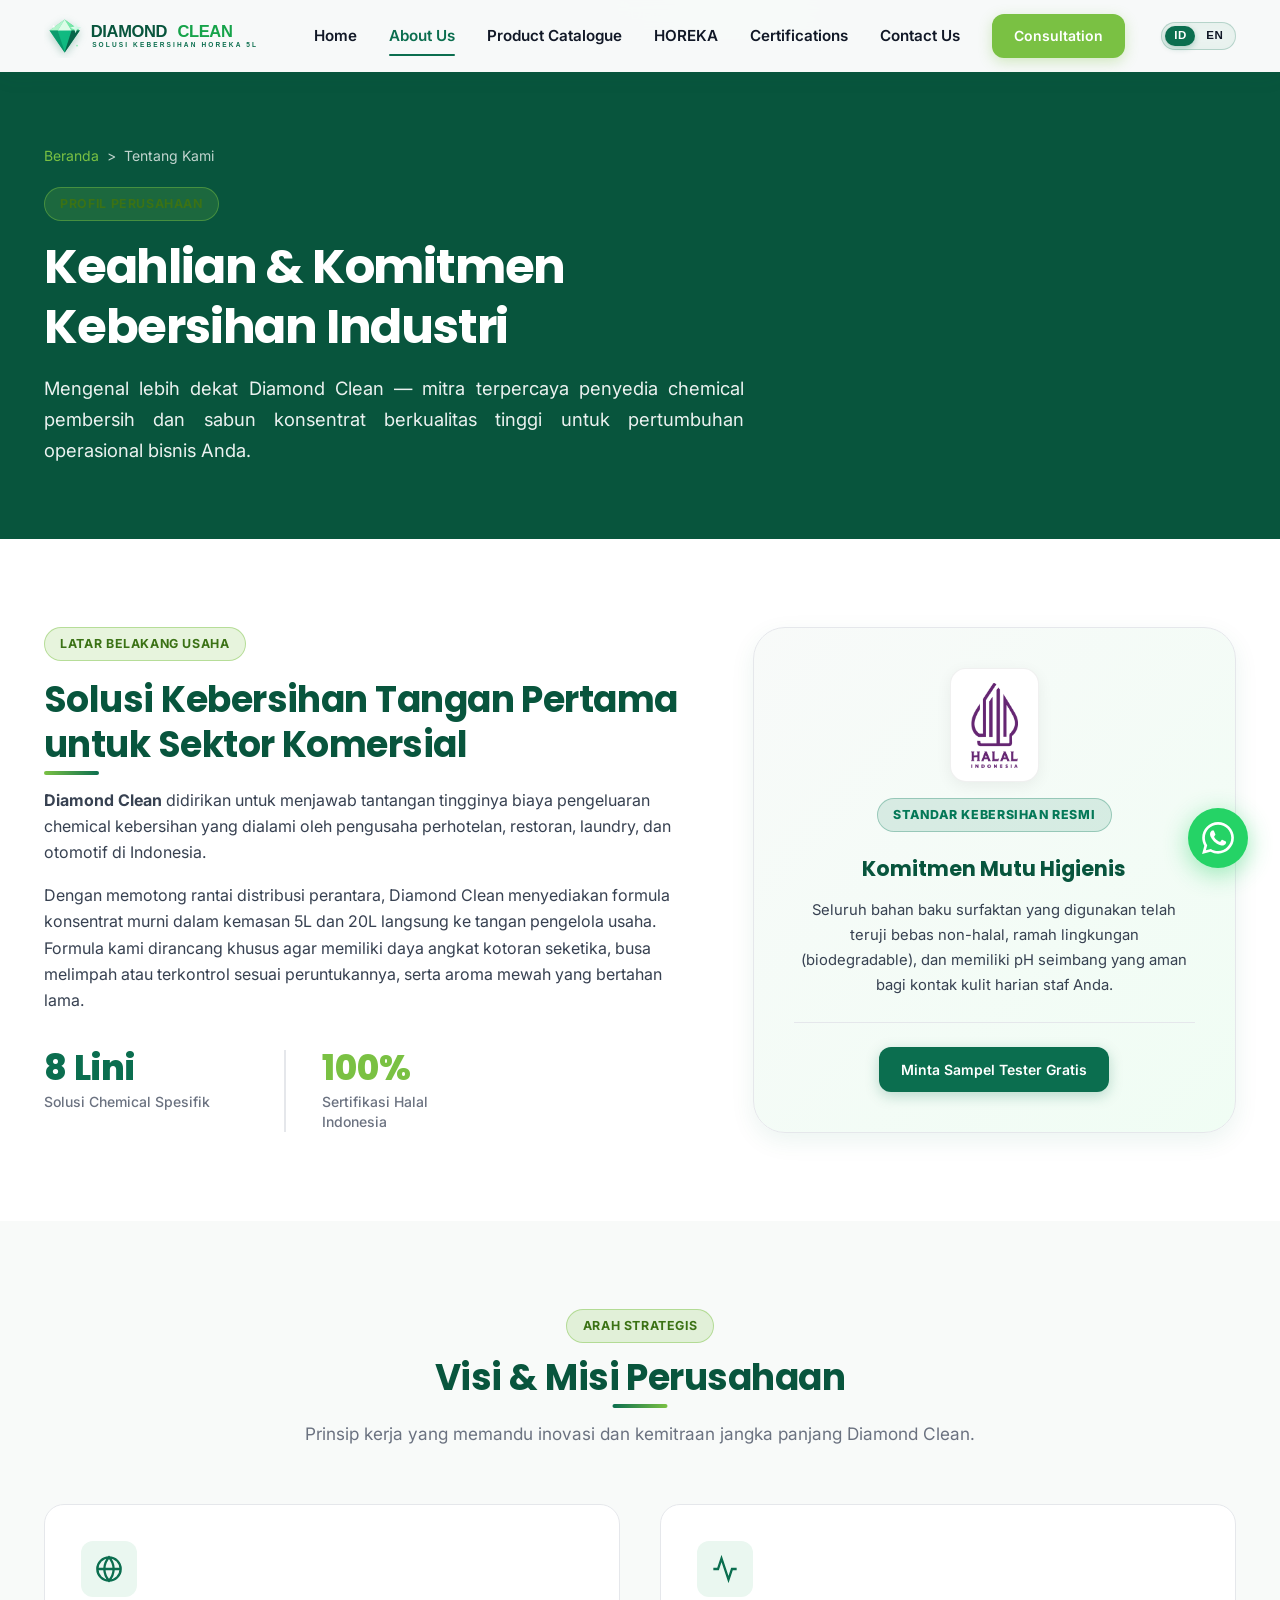
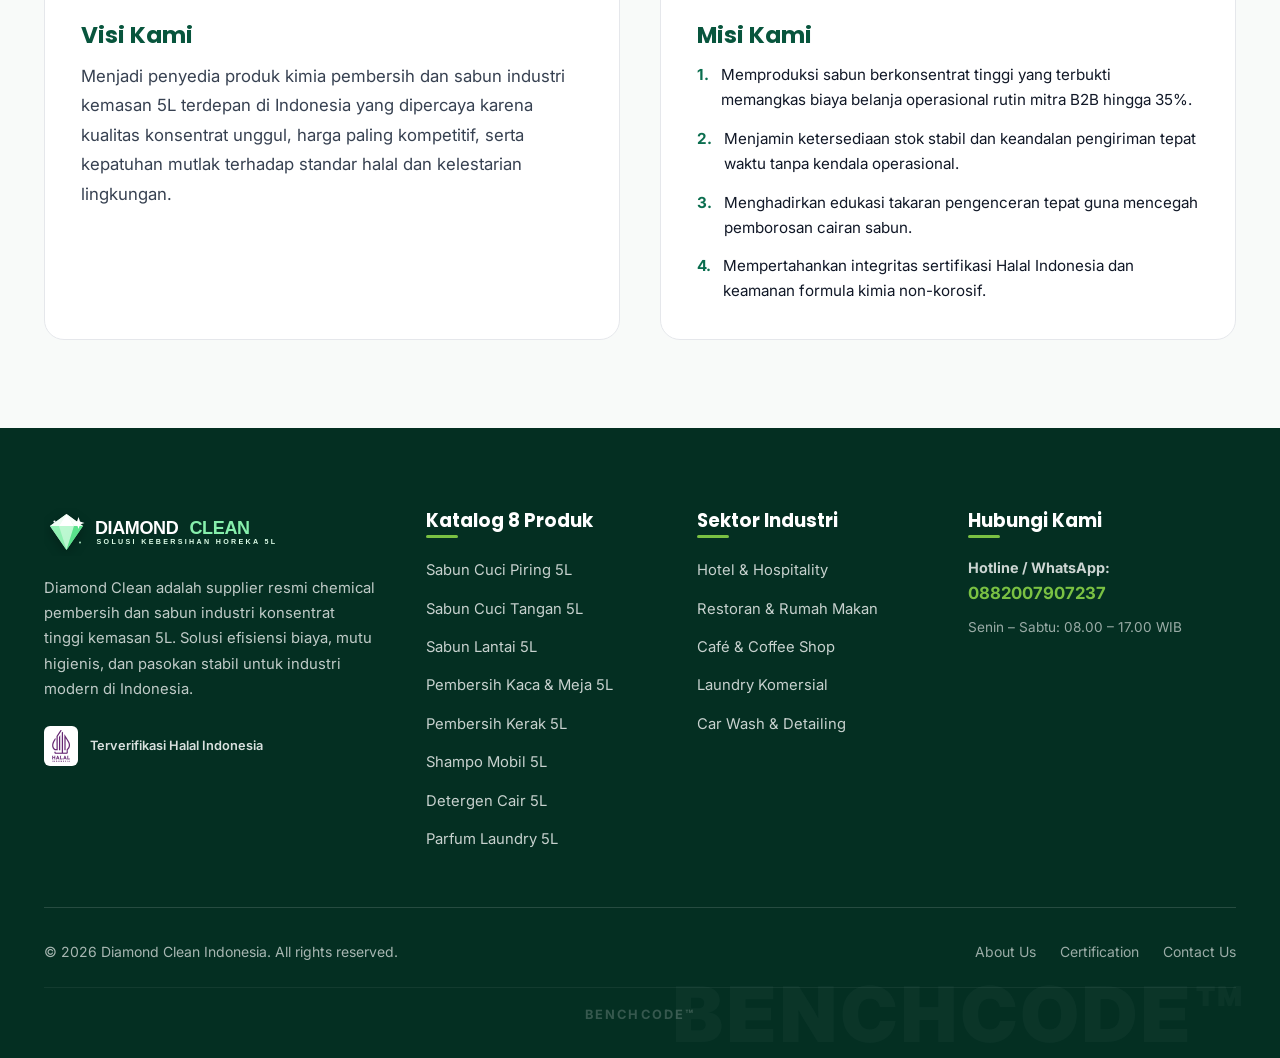
==== commit 3c442b32: "feat: implement comprehensive B2B SEO optimization, Schema.org metadata, sitemap, robots.txt, and of" ====
--- a/about.html
+++ b/about.html
@@ -4,20 +4,48 @@
 <head>
   <meta charset="UTF-8">
   <meta name="viewport" content="width=device-width, initial-scale=1.0">
-  <title>Tentang Kami | Diamond Clean - Solusi Sabun & Chemical Pembersih Industri 5L</title>
+  <title>Tentang Kami | Diamond Clean - Distributor &amp; Supplier Cleaning Chemical Indonesia</title>
   <meta name="description"
-    content="Profil Diamond Clean: Visi, misi, standar mutu, formulasi higienis, sertifikasi Halal Indonesia, dan kapabilitas distribusi sabun industri ke sektor Hotel, Restoran, Laundry, dan Car Wash.">
+    content="Profil resmi Diamond Clean: Distributor &amp; supplier cleaning chemical, produk kebersihan grosir, dan sabun industri kemasan 5L berizin edar Kemenkes &amp; Halal MUI untuk sektor HOREKA, Laundry, dan Car Wash di Indonesia.">
   <meta name="keywords"
-    content="Tentang Diamond Clean, profil Diamond Clean, visi misi supplier sabun, pabrik sabun semarang, supplier chemical hotel, distributor detergen laundry">
+    content="sabun cuci piring, sabun cuci piring grosir, sabun cuci piring untuk restoran, sabun cuci piring restoran, sabun cuci piring hotel, sabun cuci piring laundry, sabun cuci tangan, sabun cuci tangan grosir, sabun cuci tangan hotel, sabun cuci tangan restoran, pembersih lantai, pembersih lantai grosir, pembersih lantai hotel, pembersih lantai restoran, pembersih lantai industrial, pembersih kaca dan meja, pembersih kaca, pembersih meja, shampo mobil, shampoo mobil grosir, shampoo mobil murah, sabun mobil, sabun cuci mobil, sabun cuci mobil grosir, detergent cair, deterjen cair, deterjen laundry, deterjen laundry grosir, sabun laundry, sabun laundry grosir, parfum laundry, parfum laundry grosir, parfum laundry tahan lama, pewangi laundry, pewangi laundry grosir, pelembut laundry, softener laundry, bahan kimia cleaning, produk cleaning, produk kebersihan, produk kebersihan grosir, produk cleaning hotel, produk cleaning restoran, kebutuhan cleaning hotel, kebutuhan cleaning restoran, kebutuhan cleaning laundry, cleaning chemical hotel, cleaning chemical restoran, cleaning chemical laundry, supplier cleaning chemical, supplier cleaning chemical indonesia, supplier produk cleaning, supplier produk kebersihan, supplier produk kebersihan indonesia, supplier perlengkapan cleaning, supplier chemical laundry, supplier chemical hotel, supplier chemical restoran, supplier chemical car wash, supplier sabun laundry, supplier deterjen laundry, supplier parfum laundry, supplier sabun mobil, supplier shampoo mobil, distributor cleaning chemical, distributor produk cleaning, distributor chemical laundry, distributor parfum laundry, distributor deterjen, grosir cleaning chemical, grosir produk cleaning, grosir sabun, grosir sabun cuci piring, grosir deterjen laundry, grosir parfum laundry, grosir shampoo mobil, chemical laundry kiloan, sabun laundry hotel, linen hotel, sabun hotel, sabun restoran, chemical restoran, chemical café, sabun cafe, sabun piring murah, sabun cuci piring murah, pembersih lantai murah, pembersih kaca murah, shampoo mobil konsentrat, sabun cuci mobil busa salju, sabun cuci mobil salju, deterjen laundry cair, deterjen cair laundry, bibit parfum laundry, parfum laundry grade A, pewangi pakaian laundry, softener laundry grosir, pelicin dan pewangi laundry, chemical car wash, chemical carwash, sabun car wash, kebutuhan car wash, perlengkapan car wash, perlengkapan laundry, perlengkapan cleaning restoran, perlengkapan kebersihan hotel, chemical housekeeping, chemical housekeeping hotel, chemical dapur restoran, chemical kitchen, cleaning chemical, cleaning chemicals, chemical cleaning, chemical pembersih">
   <meta name="author" content="Diamond Clean Indonesia">
   <meta name="robots" content="index, follow">
+  <link rel="canonical" href="https://diamondclean.id/about">
 
   <!-- Open Graph -->
   <meta property="og:type" content="article">
-  <meta property="og:title" content="Tentang Kami | Diamond Clean Indonesia">
+  <meta property="og:locale" content="id_ID">
+  <meta property="og:url" content="https://diamondclean.id/about">
+  <meta property="og:title" content="Tentang Kami | Diamond Clean - Distributor &amp; Supplier Cleaning Chemical">
   <meta property="og:description"
-    content="Pelajari komitmen Diamond Clean dalam menghadirkan pasokan chemical dan sabun pembersih berdaya bersih tinggi dengan kemasan 5L hemat biaya.">
-  <meta property="og:image" content="assets/images/banner.png">
+    content="Pelajari komitmen Diamond Clean dalam menghadirkan pasokan cleaning chemical dan sabun pembersih grosir 5L berdaya bersih tinggi dengan standar Halal &amp; Kemenkes.">
+  <meta property="og:image" content="https://diamondclean.id/assets/images/og-image.jpg">
+  <meta name="twitter:card" content="summary_large_image">
+  <meta name="twitter:title" content="Tentang Diamond Clean Indonesia">
+  <meta name="twitter:description" content="Distributor & supplier terpercaya produk cleaning dan sabun industri di Indonesia.">
+
+  <!-- Schema.org Breadcrumb -->
+  <script type="application/ld+json">
+  {
+    "@context": "https://schema.org",
+    "@type": "BreadcrumbList",
+    "itemListElement": [
+      {
+        "@type": "ListItem",
+        "position": 1,
+        "name": "Beranda",
+        "item": "https://diamondclean.id/"
+      },
+      {
+        "@type": "ListItem",
+        "position": 2,
+        "name": "Tentang Kami",
+        "item": "https://diamondclean.id/about"
+      }
+    ]
+  }
+  </script>
 
   <!-- CSS Stylesheets -->
   <link rel="stylesheet" href="css/style.css">
@@ -108,8 +136,11 @@
           <div class="story-highlight-card"
             style="background: linear-gradient(135deg, var(--color-bg-light) 0%, var(--color-bg-mint) 100%); border-radius: var(--radius-xl); border: 1px solid var(--color-border); padding: 2.5rem; box-shadow: var(--shadow-md);">
             <div style="text-align: center; margin-bottom: 1.5rem;">
-              <img src="assets/images/halal-logo.svg" alt="Halal Indonesia Official"
-                style="height: 70px; margin: 0 auto 1rem auto;">
+              <div style="background: #FFFFFF; border-radius: 16px; padding: 0.85rem 1.25rem; display: inline-flex; align-items: center; justify-content: center; margin-bottom: 1rem; box-shadow: 0 4px 16px rgba(0,0,0,0.06); border: 1px solid rgba(0,0,0,0.06);">
+                <img src="assets/images/halal-indonesia.png" alt="Halal Indonesia Official"
+                  style="height: 85px; width: auto; object-fit: contain; display: block;">
+              </div>
+              <br>
               <span class="badge badge-halal">STANDAR KEBERSIHAN RESMI</span>
             </div>
             <h3 style="text-align: center; font-size: 1.3rem; margin-bottom: 1rem;">Komitmen Mutu Higienis</h3>
@@ -198,6 +229,14 @@
             Diamond Clean adalah supplier resmi chemical pembersih dan sabun industri konsentrat tinggi kemasan 5L.
             Solusi efisiensi biaya, mutu higienis, dan pasokan stabil untuk industri modern di Indonesia.
           </p>
+          <div style="display: flex; align-items: center; gap: 0.75rem;">
+            <div style="background: #FFFFFF; border-radius: 6px; padding: 4px 8px; display: inline-flex; align-items: center; justify-content: center;">
+              <img src="assets/images/halal-indonesia.png" alt="Halal Indonesia Logo"
+                style="height: 32px; width: auto; display: block;">
+            </div>
+            <span style="font-size: 0.8rem; color: rgba(255,255,255,0.85); font-weight: 600;">Terverifikasi Halal
+              Indonesia</span>
+          </div>
         </div>
         <div class="footer-col">
           <h4>Katalog 8 Produk</h4>
--- a/css/pages.css
+++ b/css/pages.css
@@ -1915,4 +1915,4 @@
   .story-stat-item p {
     font-size: 0.78rem;
   }
-}+}
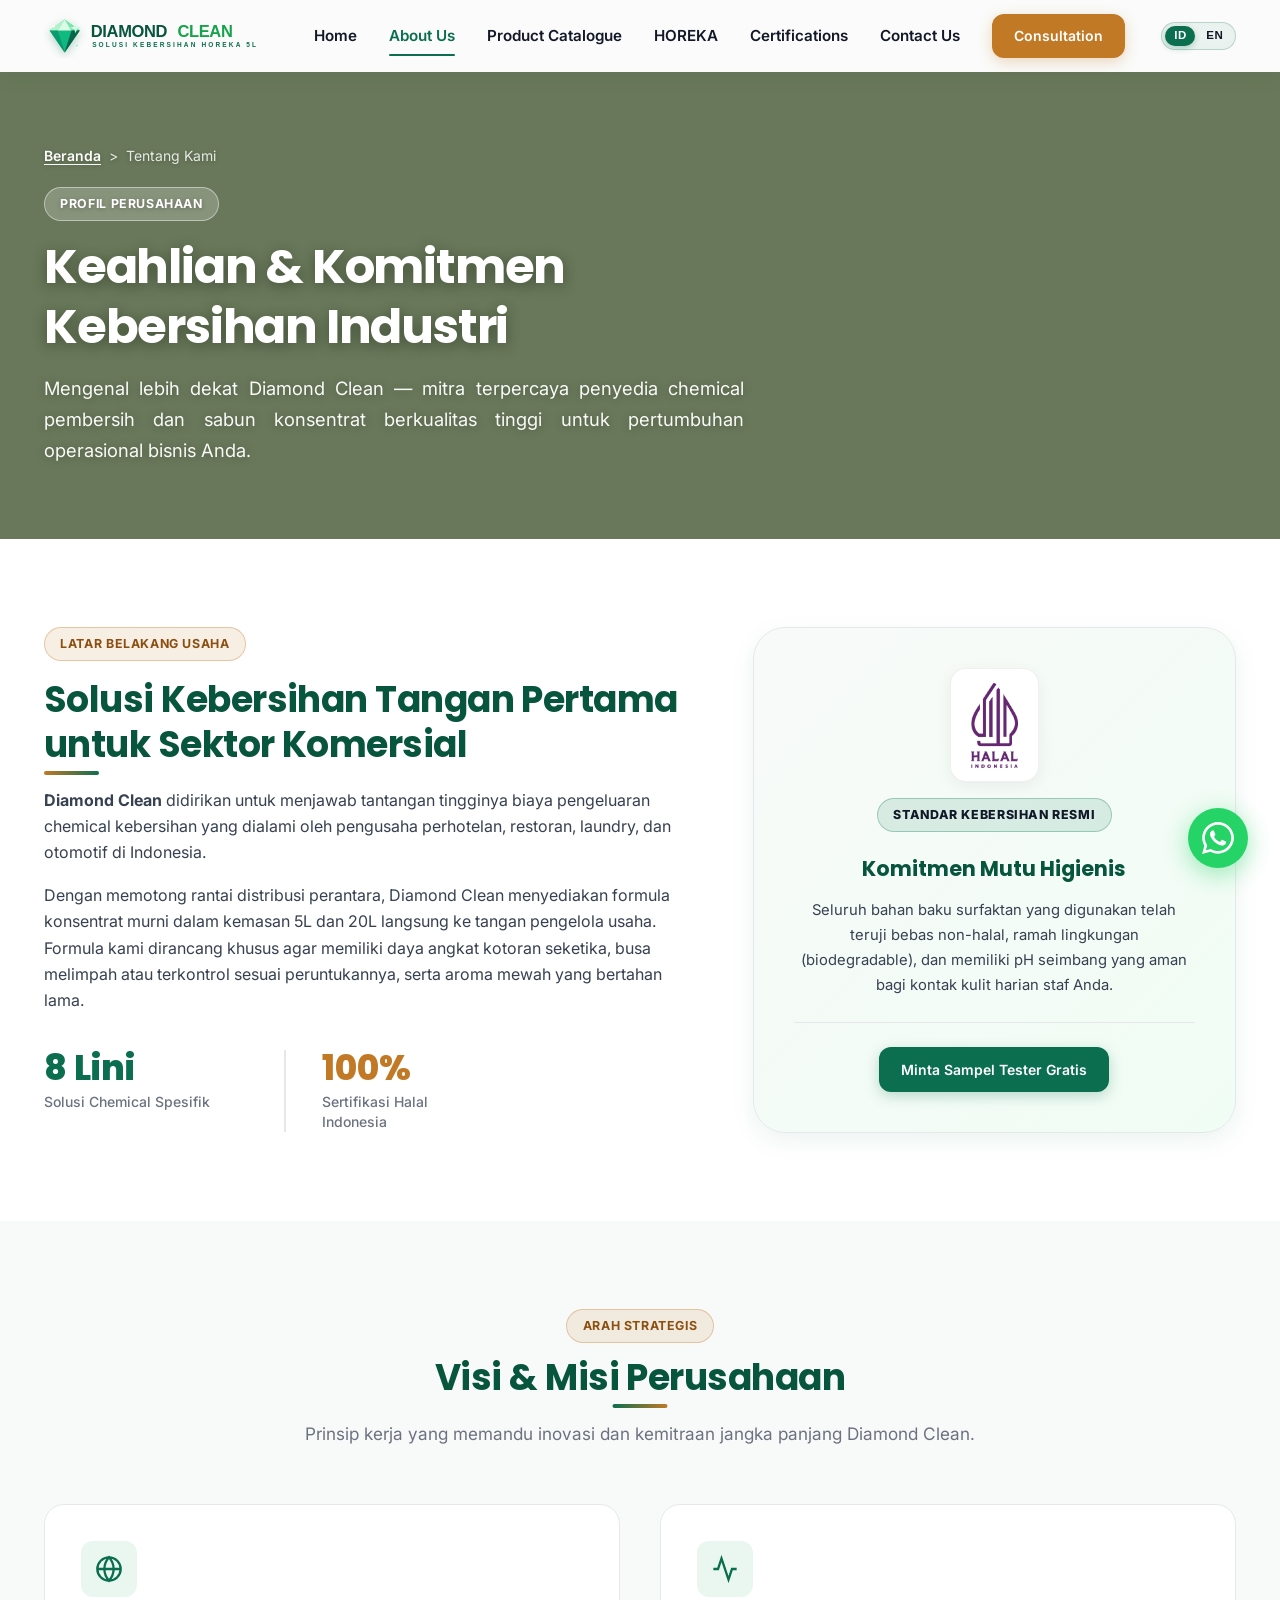
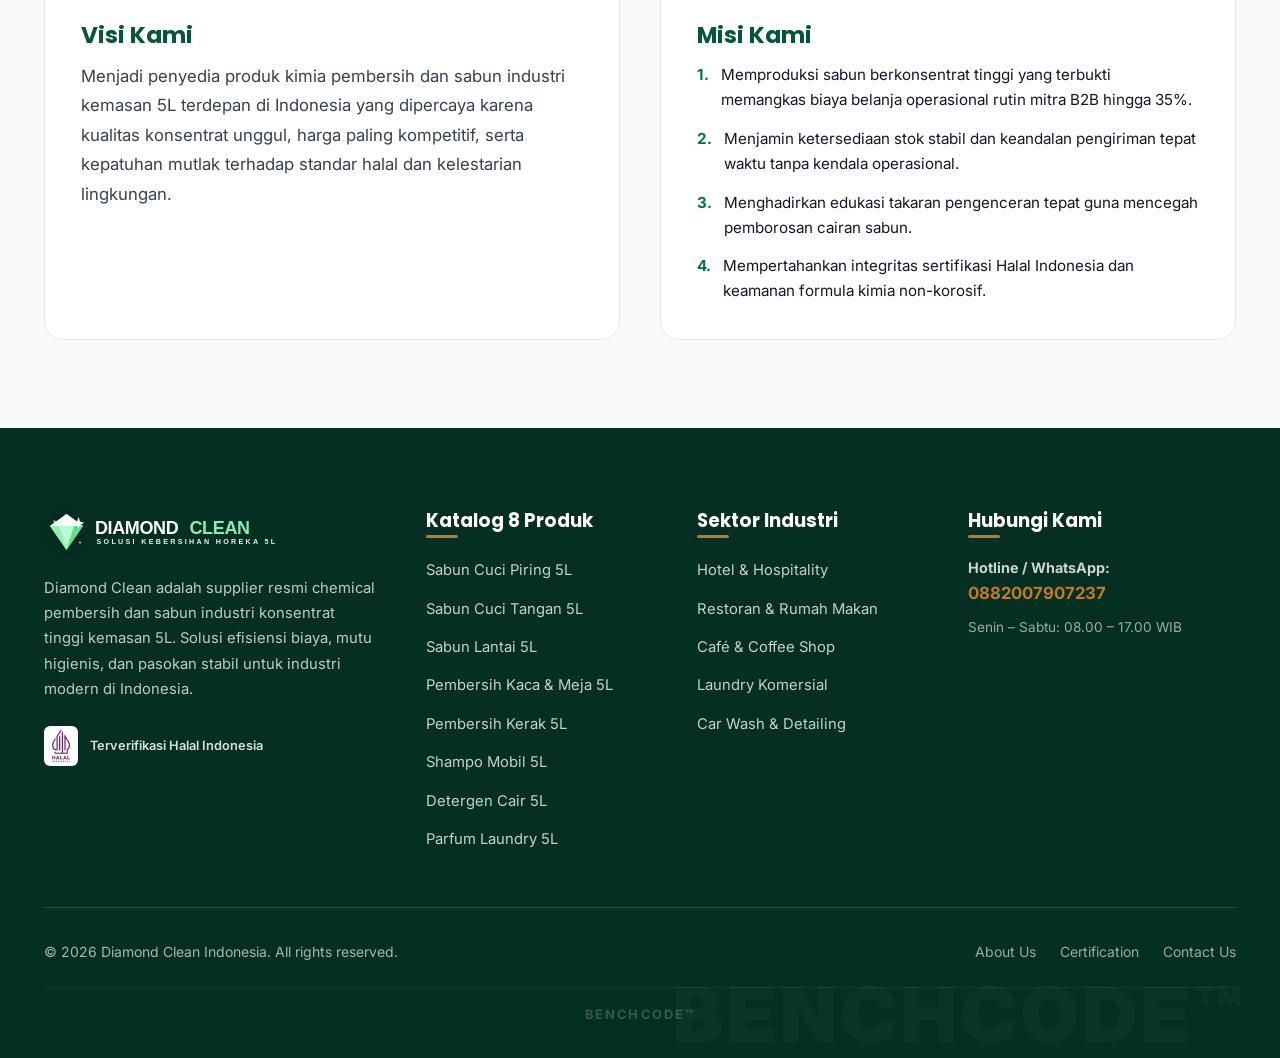
==== commit aeefe1ef: "feat: add Kemenkes PKRT regulatory documentation, centralized styles, and internationalization suppo" ====
--- a/about.html
+++ b/about.html
@@ -87,7 +87,6 @@
 
   <!-- 2. Sub-Page Hero Banner -->
   <section class="page-hero-banner">
-    <img src="" alt="Diamond Clean Banner" class="page-hero-bg">
     <div class="container">
       <div class="page-hero-content reveal-left">
         <div class="breadcrumbs">
--- a/css/style.css
+++ b/css/style.css
@@ -12,11 +12,15 @@
   --color-primary-light: #10B981;   /* Vibrant Emerald Green */
   --color-secondary: #08553D;       /* Rich Deep Pine Green */
   --color-secondary-dark: #043627;  /* Dark Forest Slate */
-  --color-accent: #7AC143;          /* Vibrant Fresh Lime Green */
-  --color-accent-hover: #68A538;    /* Darker Fresh Lime */
+  --color-accent: #C27926;          /* Warm Amber Caramel (Replaced harsh neon lime) */
+  --color-accent-hover: #A8651B;    /* Darker Warm Amber */
   --color-light-mint: #EAF7F0;      /* Fresh Mint Light */
   --color-mint-border: #BBF7D0;     /* Soft Mint Border */
-  --color-halal-green: #047857;     /* Halal Badge Emerald */
+  /* Sage Green Color Palette */
+  --color-sage: #BFDAA4;            /* User-selected Sage Green HEX BFDAA4 */
+  --color-sage-dark: #A4C189;       /* Deeper Sage for gradient depth */
+  --color-sage-light: #D2ECC0;      /* Lighter Sage */
+  --color-sage-rgb: 191, 218, 164;
   
   --color-bg: #FFFFFF;              /* Pure Crisp White */
   --color-bg-light: #F8FAF9;        /* Soft Clean Off-White */
@@ -30,7 +34,7 @@
   /* RGB values for translucent green overlays & glassmorphism */
   --color-primary-rgb: 11, 110, 79;
   --color-secondary-rgb: 8, 85, 61;
-  --color-accent-rgb: 122, 193, 67;
+  --color-accent-rgb: 194, 121, 38;
   --color-dark-text-rgb: 17, 24, 39;
   
   /* Typography */
@@ -41,7 +45,7 @@
   --shadow-sm: 0 2px 8px rgba(11, 110, 79, 0.05);
   --shadow-md: 0 8px 24px rgba(11, 110, 79, 0.08);
   --shadow-lg: 0 16px 48px rgba(11, 110, 79, 0.12);
-  --shadow-glow: 0 0 25px rgba(122, 193, 67, 0.35);
+  --shadow-glow: 0 0 25px rgba(194, 121, 38, 0.35);
   --shadow-glass: 0 8px 32px 0 rgba(8, 85, 61, 0.15);
   
   /* Radii */
--- a/css/components.css
+++ b/css/components.css
@@ -52,14 +52,14 @@
 .btn-accent {
   background-color: var(--color-accent);
   color: #FFFFFF;
-  box-shadow: 0 4px 14px rgba(122, 193, 67, 0.3);
+  box-shadow: 0 4px 14px rgba(var(--color-accent-rgb), 0.28);
 }
 
 .btn-accent:hover {
   background-color: var(--color-accent-hover);
   color: #FFFFFF;
   transform: translateY(-2px);
-  box-shadow: 0 6px 20px rgba(122, 193, 67, 0.4);
+  box-shadow: 0 6px 20px rgba(var(--color-accent-rgb), 0.38);
 }
 
 .btn-white {
@@ -129,9 +129,9 @@
 }
 
 .badge-accent {
-  background-color: rgba(122, 193, 67, 0.18);
-  color: #3B7215;
-  border: 1px solid rgba(122, 193, 67, 0.45);
+  background-color: rgba(var(--color-accent-rgb), 0.12);
+  color: #8C4F12;
+  border: 1px solid rgba(var(--color-accent-rgb), 0.35);
 }
 
 .badge-clean {
@@ -139,6 +139,28 @@
   color: #FFFFFF;
   border: 1px solid rgba(255, 255, 255, 0.4);
   backdrop-filter: blur(8px);
+}
+
+/* Badges inside dark containers or banners */
+.halal-section-card .badge,
+.halal-section-card .badge-accent {
+  color: #FFFFFF !important;
+  background-color: rgba(var(--color-accent-rgb), 0.18) !important;
+  border: 1.5px solid var(--color-accent) !important;
+  backdrop-filter: blur(8px);
+  -webkit-backdrop-filter: blur(8px);
+  text-shadow: 0 1px 3px rgba(0, 0, 0, 0.4);
+}
+
+.page-hero-banner .badge,
+.hero .badge,
+.badge-light-text {
+  color: #FFFFFF !important;
+  background-color: rgba(255, 255, 255, 0.2) !important;
+  border-color: rgba(255, 255, 255, 0.45) !important;
+  backdrop-filter: blur(8px);
+  -webkit-backdrop-filter: blur(8px);
+  text-shadow: 0 1px 3px rgba(0, 0, 0, 0.35);
 }
 
 .badge-halal {
@@ -541,8 +563,10 @@
 
 /* --------------------------------------------------------------------------
    6. VIDEO SHOWCASE COMPONENT (Deep Emerald & Crisp White)
+   NOTE: Disembunyikan sementara per permintaan user (tentatif) - jangan dihapus
    -------------------------------------------------------------------------- */
 .video-showcase-section {
+  display: none !important;
   position: relative;
   background: linear-gradient(180deg, #FFFFFF 0%, var(--color-bg-mint) 50%, #FFFFFF 100%);
 }
--- a/css/pages.css
+++ b/css/pages.css
@@ -14,33 +14,25 @@
   color: #FFFFFF;
   padding: 8.5rem 0 6rem 0;
   overflow: hidden;
-  background-color: var(--color-secondary-dark);
+  background-color: #BFDAA4;
+  background: #BFDAA4;
 }
 
 /* Background image */
 .hero-bg {
-  position: absolute;
-  top: 0;
-  left: 0;
-  width: 100%;
-  height: 100%;
-  object-fit: cover;
-  object-position: center center;
-  z-index: 1;
-  filter: brightness(0.85) saturate(1.1);
-}
-
-/* Clean Translucent Green Overlay (Hijau Tembus Pandang) */
+  display: none;
+}
+
+/* Hero Overlay (Meredupkan 45%) */
 .hero-overlay {
   position: absolute;
   top: 0;
   left: 0;
   width: 100%;
   height: 100%;
-  background: linear-gradient(135deg, rgba(6, 78, 59, 0.82) 0%, rgba(11, 110, 79, 0.72) 45%, rgba(22, 163, 74, 0.76) 100%);
-  backdrop-filter: blur(3px);
-  -webkit-backdrop-filter: blur(3px);
+  background: rgba(0, 0, 0, 0.45);
   z-index: 2;
+  pointer-events: none;
 }
 
 .hero .container {
@@ -64,21 +56,22 @@
   font-weight: 800;
   line-height: 1.18;
   margin-bottom: 1.5rem;
-  text-shadow: 0 2px 14px rgba(4, 54, 39, 0.4);
+  text-shadow: 0 3px 14px rgba(24, 38, 20, 0.45);
 }
 
 .hero-content h1 span {
-  color: var(--color-accent);
+  color: #FFFFFF;
+  text-shadow: 0 3px 16px rgba(24, 38, 20, 0.5);
   display: inline-block;
 }
 
 .hero-content .subtitle {
   font-size: 1.2rem;
-  color: rgba(255, 255, 255, 0.95);
+  color: rgba(255, 255, 255, 0.96);
   margin-bottom: 2.5rem;
   line-height: 1.75;
   max-width: 780px;
-  text-shadow: 0 1px 6px rgba(4, 54, 39, 0.3);
+  text-shadow: 0 2px 8px rgba(24, 38, 20, 0.35);
 }
 
 .hero-buttons {
@@ -138,7 +131,7 @@
    3. KEUNGGULAN DIAMOND CLEAN 5L SHOWCASE BANNER
    -------------------------------------------------------------------------- */
 .advantage-banner {
-  background: linear-gradient(135deg, rgba(11, 110, 79, 0.04) 0%, rgba(122, 193, 67, 0.08) 100%);
+  background: linear-gradient(135deg, rgba(11, 110, 79, 0.04) 0%, rgba(var(--color-accent-rgb), 0.07) 100%);
   border-radius: var(--radius-xl);
   border: 1.5px solid var(--color-mint-border);
   box-shadow: var(--shadow-md);
@@ -876,6 +869,16 @@
   box-shadow: var(--shadow-lg);
 }
 
+.halal-section-card .badge,
+.halal-section-card .badge-accent {
+  background-color: rgba(var(--color-accent-rgb), 0.18);
+  color: #FFFFFF !important;
+  border: 1.5px solid var(--color-accent);
+  backdrop-filter: blur(8px);
+  -webkit-backdrop-filter: blur(8px);
+  text-shadow: 0 1px 3px rgba(0, 0, 0, 0.4);
+}
+
 .halal-section-card h2,
 .halal-section-card h3 {
   color: #FFFFFF;
@@ -911,6 +914,319 @@
   margin-bottom: 1.25rem;
 }
 
+/* ==========================================================================
+   KEMENKES RI PKRT CERTIFICATION SHOWCASE (sustainability.html)
+   ========================================================================== */
+.cert-trust-matrix {
+  display: grid;
+  grid-template-columns: repeat(4, 1fr);
+  gap: 1.25rem;
+  margin-bottom: 2.75rem;
+}
+
+.cert-trust-item {
+  display: flex;
+  align-items: center;
+  gap: 1rem;
+  background: var(--color-bg-light);
+  border: 1px solid var(--color-border);
+  border-radius: var(--radius-md);
+  padding: 1.1rem 1.25rem;
+  transition: var(--transition-fast);
+}
+
+.cert-trust-item:hover {
+  border-color: var(--color-primary-light);
+  box-shadow: var(--shadow-sm);
+  transform: translateY(-2px);
+}
+
+.cert-trust-icon {
+  width: 44px;
+  height: 44px;
+  border-radius: var(--radius-sm);
+  background: var(--color-light-mint);
+  display: flex;
+  align-items: center;
+  justify-content: center;
+  flex-shrink: 0;
+}
+
+.cert-trust-text {
+  display: flex;
+  flex-direction: column;
+}
+
+.cert-trust-label {
+  font-size: 0.725rem;
+  color: var(--color-muted-text);
+  text-transform: uppercase;
+  letter-spacing: 0.04em;
+  font-weight: 600;
+  margin-bottom: 0.15rem;
+}
+
+.cert-trust-text strong {
+  font-size: 0.925rem;
+  color: var(--color-dark-text);
+  font-weight: 700;
+  line-height: 1.25;
+}
+
+.cert-docs-grid {
+  display: grid;
+  grid-template-columns: 1fr 1fr;
+  gap: 2.25rem;
+  margin-bottom: 2.5rem;
+}
+
+.cert-doc-card {
+  background: #FFFFFF;
+  border: 1.5px solid var(--color-border);
+  border-radius: var(--radius-lg);
+  box-shadow: var(--shadow-md);
+  overflow: hidden;
+  display: flex;
+  flex-direction: column;
+  transition: var(--transition-normal);
+}
+
+.cert-doc-card:hover {
+  border-color: var(--color-primary);
+  box-shadow: var(--shadow-lg);
+  transform: translateY(-4px);
+}
+
+.cert-doc-card.highlight-card {
+  border-color: var(--color-mint-border);
+  background: linear-gradient(180deg, #FFFFFF 0%, rgba(234, 247, 240, 0.25) 100%);
+}
+
+.cert-doc-header {
+  display: flex;
+  align-items: flex-start;
+  justify-content: space-between;
+  padding: 1.5rem 1.75rem 1rem 1.75rem;
+  gap: 1rem;
+  border-bottom: 1px solid rgba(0, 0, 0, 0.05);
+}
+
+.cert-doc-header-info h3 {
+  font-size: 1.25rem;
+  color: var(--color-primary-dark);
+  margin-top: 0.5rem;
+  margin-bottom: 0.25rem;
+  line-height: 1.3;
+}
+
+.cert-doc-sub {
+  font-size: 0.85rem;
+  color: var(--color-muted-text);
+  margin: 0;
+}
+
+.cert-seal-badge {
+  font-size: 0.725rem;
+  font-weight: 700;
+  padding: 0.35rem 0.65rem;
+  border-radius: var(--radius-full);
+  background: var(--color-light-mint);
+  color: var(--color-primary);
+  border: 1px solid var(--color-mint-border);
+  white-space: nowrap;
+}
+
+.cert-seal-badge.seal-accent {
+  background: rgba(var(--color-accent-rgb), 0.12);
+  color: #8D5213;
+  border-color: rgba(var(--color-accent-rgb), 0.35);
+}
+
+.cert-doc-preview-wrapper {
+  position: relative;
+  background: #F3F4F6;
+  padding: 1.25rem;
+  display: flex;
+  align-items: center;
+  justify-content: center;
+  cursor: pointer;
+  overflow: hidden;
+  border-bottom: 1px solid var(--color-border);
+}
+
+.cert-doc-img {
+  width: 100%;
+  max-width: 440px;
+  height: 380px;
+  object-fit: contain;
+  object-position: top;
+  border-radius: var(--radius-sm);
+  background: #FFFFFF;
+  box-shadow: 0 4px 16px rgba(0, 0, 0, 0.1);
+  transition: transform 0.3s ease;
+}
+
+.cert-doc-preview-wrapper:hover .cert-doc-img {
+  transform: scale(1.02);
+}
+
+.cert-doc-overlay {
+  position: absolute;
+  inset: 0;
+  background: rgba(11, 110, 79, 0.65);
+  backdrop-filter: blur(2px);
+  display: flex;
+  align-items: center;
+  justify-content: center;
+  opacity: 0;
+  transition: opacity 0.25s ease;
+}
+
+.cert-doc-preview-wrapper:hover .cert-doc-overlay {
+  opacity: 1;
+}
+
+.btn-zoom {
+  background: #FFFFFF;
+  color: var(--color-primary);
+  font-size: 0.9rem;
+  font-weight: 700;
+  padding: 0.65rem 1.25rem;
+  border-radius: var(--radius-full);
+  display: inline-flex;
+  align-items: center;
+  gap: 0.5rem;
+  box-shadow: 0 8px 20px rgba(0, 0, 0, 0.2);
+  transform: translateY(6px);
+  transition: transform 0.25s ease;
+}
+
+.cert-doc-preview-wrapper:hover .btn-zoom {
+  transform: translateY(0);
+}
+
+.cert-preview-watermark {
+  position: absolute;
+  bottom: 0.75rem;
+  right: 1.25rem;
+  background: rgba(17, 24, 39, 0.75);
+  color: #FFFFFF;
+  font-size: 0.75rem;
+  font-weight: 600;
+  padding: 0.2rem 0.6rem;
+  border-radius: var(--radius-sm);
+  pointer-events: none;
+}
+
+.cert-meta-body {
+  padding: 1.5rem 1.75rem;
+  flex: 1;
+}
+
+.cert-meta-list {
+  list-style: none;
+  padding: 0;
+  margin: 0;
+  display: flex;
+  flex-direction: column;
+  gap: 0.75rem;
+}
+
+.cert-meta-list li {
+  display: flex;
+  justify-content: space-between;
+  align-items: flex-start;
+  gap: 1rem;
+  padding-bottom: 0.65rem;
+  border-bottom: 1px dashed var(--color-border);
+  font-size: 0.9rem;
+  line-height: 1.45;
+}
+
+.cert-meta-list li:last-child {
+  border-bottom: none;
+  padding-bottom: 0;
+}
+
+.cert-meta-list li.highlight-meta {
+  background: var(--color-light-mint);
+  padding: 0.65rem 0.85rem;
+  border-radius: var(--radius-sm);
+  border: 1px solid var(--color-mint-border);
+}
+
+.meta-label {
+  color: var(--color-muted-text);
+  font-weight: 500;
+  flex-shrink: 0;
+}
+
+.meta-value {
+  color: var(--color-dark-text);
+  font-weight: 600;
+  text-align: right;
+}
+
+.font-mono {
+  font-family: ui-monospace, SFMono-Regular, Menlo, Monaco, Consolas, monospace;
+}
+
+.font-bold {
+  font-weight: 700;
+}
+
+.text-primary {
+  color: var(--color-primary);
+}
+
+.text-success {
+  color: var(--color-success);
+}
+
+.cert-compliance-banner {
+  background: linear-gradient(135deg, var(--color-bg-mint) 0%, #FFFFFF 100%);
+  border: 1.5px solid var(--color-mint-border);
+  border-radius: var(--radius-lg);
+  padding: 1.75rem 2rem;
+  display: flex;
+  align-items: center;
+  gap: 1.75rem;
+  box-shadow: var(--shadow-sm);
+}
+
+.cert-compliance-icon {
+  width: 56px;
+  height: 56px;
+  border-radius: var(--radius-md);
+  background: #FFFFFF;
+  border: 1.5px solid var(--color-mint-border);
+  display: flex;
+  align-items: center;
+  justify-content: center;
+  flex-shrink: 0;
+  box-shadow: 0 4px 12px rgba(11, 110, 79, 0.08);
+}
+
+.cert-compliance-content {
+  flex: 1;
+}
+
+.cert-compliance-content h4 {
+  font-size: 1.15rem;
+  color: var(--color-primary-dark);
+  margin-bottom: 0.35rem;
+}
+
+.cert-compliance-content p {
+  font-size: 0.92rem;
+  color: var(--color-body-text);
+  line-height: 1.6;
+  margin: 0;
+  text-align: justify;
+  text-justify: inter-word;
+  text-align-last: left;
+}
+
 /* Halal Detail Section (sustainability.html) */
 .halal-detail-grid {
   display: grid;
@@ -960,7 +1276,7 @@
 }
 
 .halal-cert-box {
-  background: linear-gradient(135deg, rgba(11, 110, 79, 0.08) 0%, rgba(122, 193, 67, 0.1) 100%);
+  background: linear-gradient(135deg, rgba(11, 110, 79, 0.08) 0%, rgba(var(--color-accent-rgb), 0.08) 100%);
   border-radius: var(--radius-xl);
   border: 1.5px solid var(--color-mint-border);
   padding: 3rem 2.5rem;
@@ -1332,24 +1648,26 @@
   padding-bottom: 4.5rem;
   display: flex;
   align-items: center;
-  background-color: var(--color-secondary);
+  background-color: #BFDAA4;
+  background: #BFDAA4;
   color: #FFFFFF;
   overflow: hidden;
 }
 
+.page-hero-banner::before {
+  content: '';
+  position: absolute;
+  top: 0;
+  left: 0;
+  width: 100%;
+  height: 100%;
+  background: rgba(0, 0, 0, 0.45);
+  z-index: 2;
+  pointer-events: none;
+}
+
 .page-hero-bg {
-  position: absolute;
-  right: 0;
-  top: 0;
-  height: 100%;
-  width: 52%;
-  background-size: cover;
-  background-position: center;
-  opacity: 0.35;
-  z-index: 1;
-  pointer-events: none;
-  -webkit-mask-image: linear-gradient(to right, transparent 0%, rgba(0, 0, 0, 1) 30%);
-  mask-image: linear-gradient(to right, transparent 0%, rgba(0, 0, 0, 1) 30%);
+  display: none;
 }
 
 .page-hero-content {
@@ -1362,34 +1680,64 @@
   color: #FFFFFF;
   font-size: 3rem;
   margin-bottom: 1rem;
+  text-shadow: 0 3px 14px rgba(24, 38, 20, 0.45);
 }
 
 .page-hero-content p {
-  color: rgba(255, 255, 255, 0.92);
+  color: rgba(255, 255, 255, 0.96);
   font-size: 1.15rem;
   line-height: 1.7;
+  text-shadow: 0 1px 8px rgba(24, 38, 20, 0.35);
   text-align: justify;
   text-justify: inter-word;
   text-align-last: left;
 }
 
+.page-hero-banner .badge {
+  background-color: rgba(255, 255, 255, 0.25);
+  color: #FFFFFF;
+  border-color: rgba(255, 255, 255, 0.5);
+  backdrop-filter: blur(8px);
+  -webkit-backdrop-filter: blur(8px);
+  text-shadow: 0 1px 4px rgba(0, 0, 0, 0.25);
+}
+
 .breadcrumbs {
   display: flex;
   align-items: center;
   gap: 0.5rem;
   font-size: 0.875rem;
-  color: rgba(255, 255, 255, 0.75);
+  color: rgba(255, 255, 255, 0.85);
   margin-bottom: 1.25rem;
+  text-shadow: 0 1px 4px rgba(24, 38, 20, 0.3);
 }
 
 .breadcrumbs a {
-  color: var(--color-accent);
+  color: #FFFFFF;
+  font-weight: 600;
+  text-decoration: underline;
+  text-underline-offset: 3px;
 }
 
 /* --------------------------------------------------------------------------
    RESPONSIVE BREAKPOINTS
    -------------------------------------------------------------------------- */
 @media (max-width: 1024px) {
+  .cert-trust-matrix {
+    grid-template-columns: repeat(2, 1fr);
+  }
+
+  .cert-docs-grid {
+    grid-template-columns: 1fr;
+    gap: 2rem;
+  }
+
+  .cert-compliance-banner {
+    flex-direction: column;
+    text-align: left;
+    align-items: flex-start;
+  }
+
   .feature-grid {
     grid-template-columns: repeat(2, 1fr);
   }
@@ -1466,6 +1814,31 @@
 }
 
 @media (max-width: 768px) {
+  .cert-trust-matrix {
+    grid-template-columns: 1fr;
+    gap: 0.85rem;
+  }
+
+  .cert-doc-header {
+    flex-direction: column;
+    align-items: flex-start;
+    gap: 0.5rem;
+  }
+
+  .cert-doc-img {
+    height: 300px;
+  }
+
+  .cert-meta-list li {
+    flex-direction: column;
+    align-items: flex-start;
+    gap: 0.25rem;
+  }
+
+  .meta-value {
+    text-align: left;
+  }
+
   .hero {
     min-height: auto;
     padding: 7.5rem 0 4rem 0;
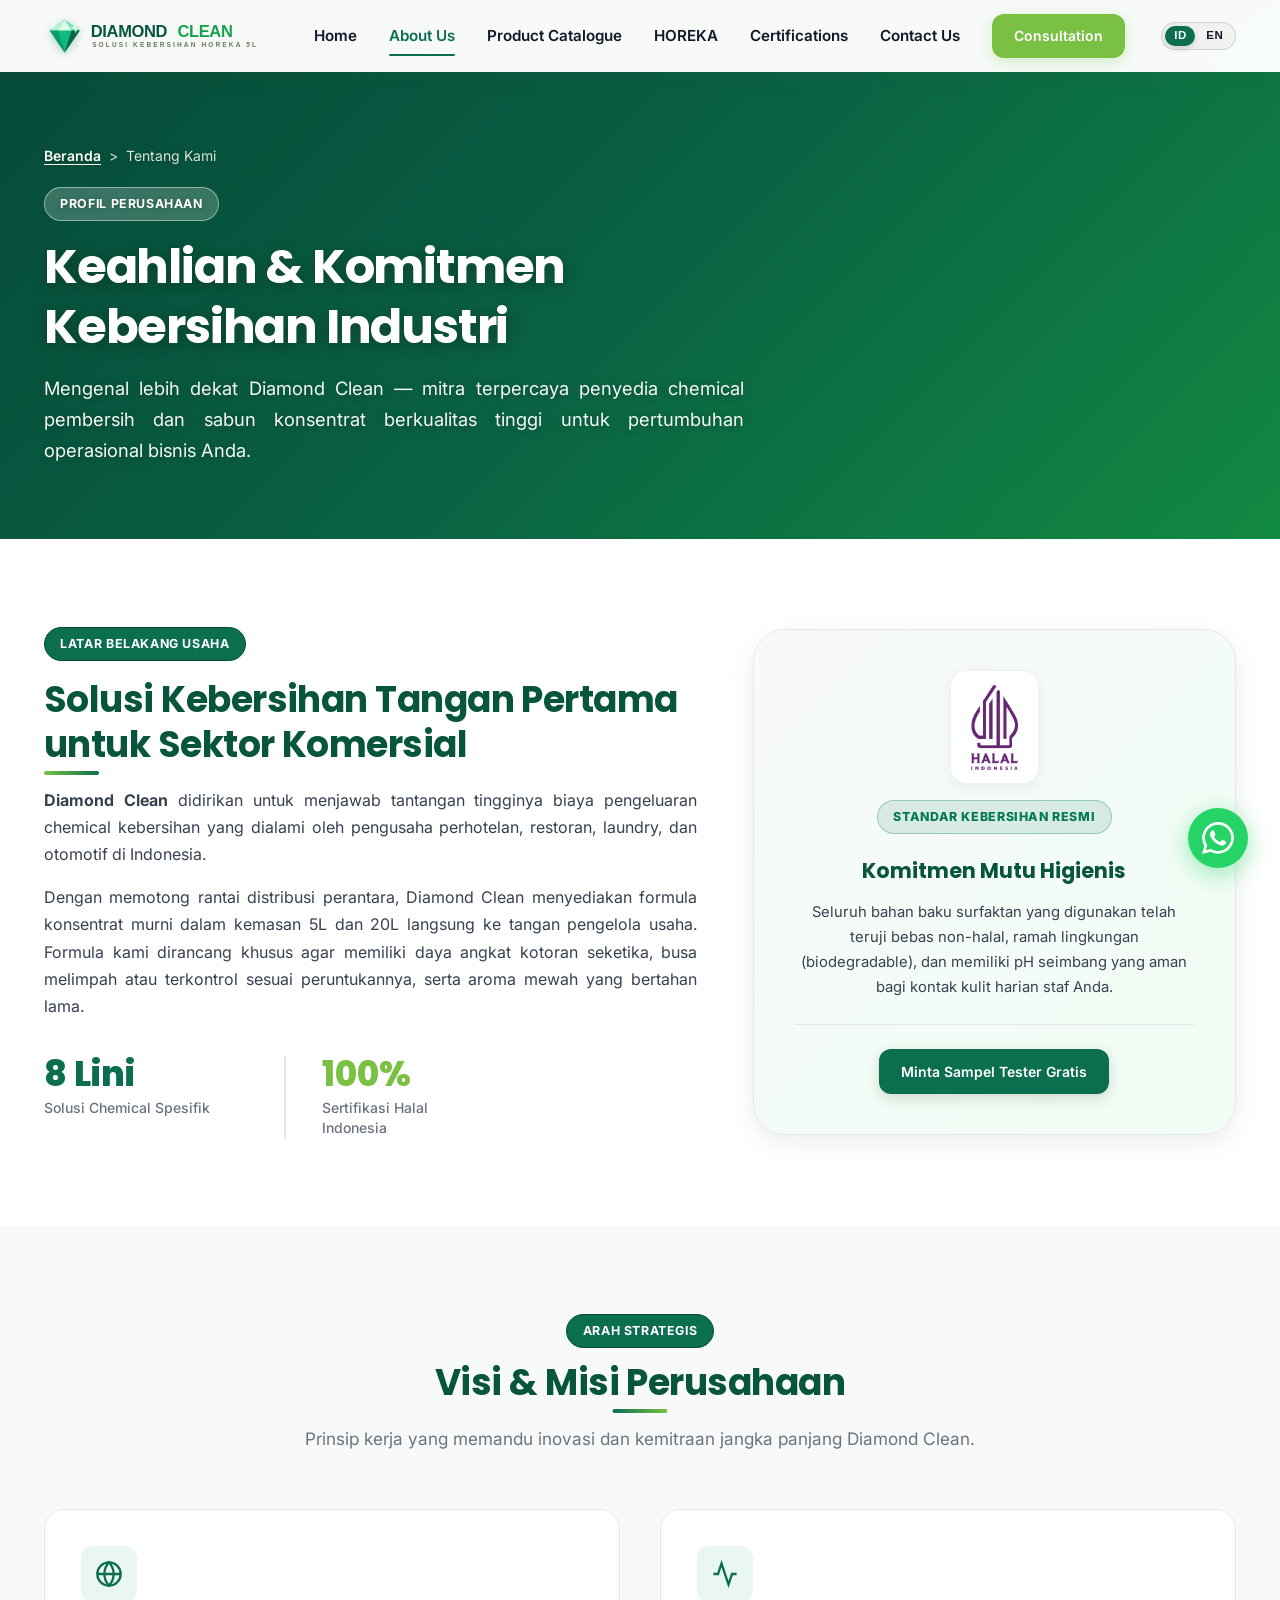
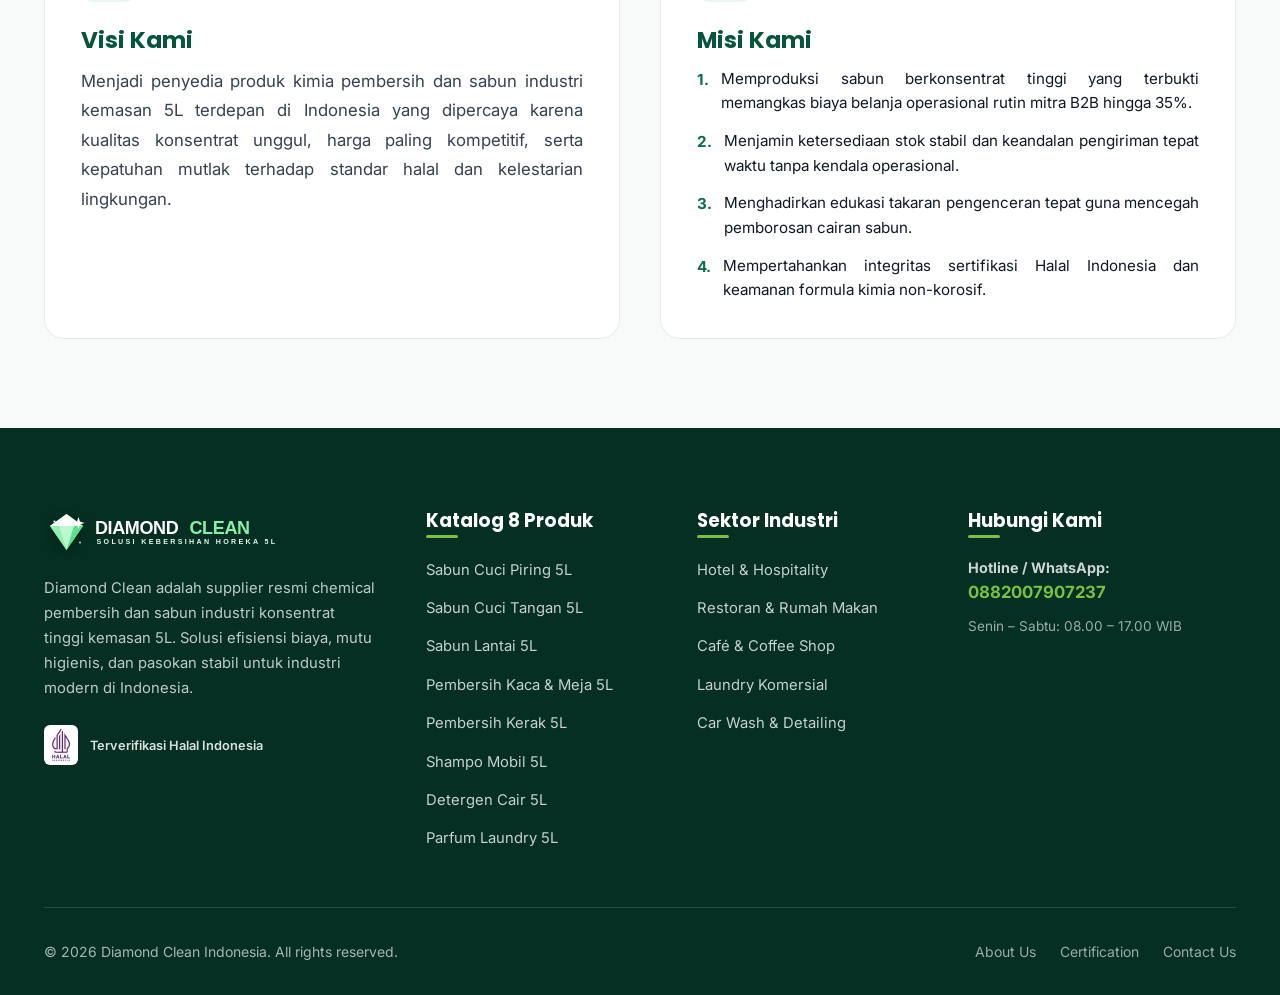
==== commit 46409f82: "feat: implement premium component library and modular CSS architecture to replace hardcoded footer e" ====
--- a/about.html
+++ b/about.html
@@ -282,7 +282,6 @@
           <a href="/contact" style="color: rgba(255,255,255,0.6);">Contact Us</a>
         </div>
       </div>
-      <div class="footer-watermark">BenchCode™</div>
     </div>
   </footer>
 
--- a/css/style.css
+++ b/css/style.css
@@ -1,60 +1,74 @@
+@import url('https://fonts.googleapis.com/css2?family=Inter:wght@300;400;500;600;700&family=Poppins:wght@400;500;600;700;800&display=swap');
+
 /* ==========================================================================
    DIAMOND CLEAN - Enterprise Design System (style.css)
    Pure Green & White Aesthetic (Bumigas Architecture - Zero Blue)
    ========================================================================== */
 
-@import url('https://fonts.googleapis.com/css2?family=Inter:wght@300;400;500;600;700&family=Poppins:wght@400;500;600;700;800&display=swap');
-
 :root {
   /* Brand Color Palette - Pure Emerald Green & Crisp White (No Blue) */
-  --color-primary: #0B6E4F;         /* Deep Emerald Clean */
-  --color-primary-dark: #064E3B;    /* Deep Forest Green */
-  --color-primary-light: #10B981;   /* Vibrant Emerald Green */
-  --color-secondary: #08553D;       /* Rich Deep Pine Green */
-  --color-secondary-dark: #043627;  /* Dark Forest Slate */
-  --color-accent: #C27926;          /* Warm Amber Caramel (Replaced harsh neon lime) */
-  --color-accent-hover: #A8651B;    /* Darker Warm Amber */
-  --color-light-mint: #EAF7F0;      /* Fresh Mint Light */
-  --color-mint-border: #BBF7D0;     /* Soft Mint Border */
-  /* Sage Green Color Palette */
-  --color-sage: #BFDAA4;            /* User-selected Sage Green HEX BFDAA4 */
-  --color-sage-dark: #A4C189;       /* Deeper Sage for gradient depth */
-  --color-sage-light: #D2ECC0;      /* Lighter Sage */
-  --color-sage-rgb: 191, 218, 164;
-  
-  --color-bg: #FFFFFF;              /* Pure Crisp White */
-  --color-bg-light: #F8FAF9;        /* Soft Clean Off-White */
-  --color-bg-mint: #F0FDF4;         /* Clean Pale Mint Tint */
-  --color-dark-text: #111827;       /* Dark Charcoal */
-  --color-body-text: #374151;       /* Neutral Slate */
-  --color-muted-text: #6B7280;      /* Muted Slate */
-  --color-border: #E5E7EB;          /* Light Clean Gray Border */
-  --color-success: #16A34A;         /* Rich Leaf Green */
-  
+  --color-primary: #0B6E4F;
+  /* Deep Emerald Clean */
+  --color-primary-dark: #064E3B;
+  /* Deep Forest Green */
+  --color-primary-light: #10B981;
+  /* Vibrant Emerald Green */
+  --color-secondary: #08553D;
+  /* Rich Deep Pine Green */
+  --color-secondary-dark: #043627;
+  /* Dark Forest Slate */
+  --color-accent: #7AC143;
+  /* Vibrant Fresh Lime Green */
+  --color-accent-hover: #68A538;
+  /* Darker Fresh Lime */
+  --color-light-mint: #EAF7F0;
+  /* Fresh Mint Light */
+  --color-mint-border: #BBF7D0;
+  /* Soft Mint Border */
+  --color-halal-green: #047857;
+  /* Halal Badge Emerald */
+
+  --color-bg: #FFFFFF;
+  /* Pure Crisp White */
+  --color-bg-light: #F8FAF9;
+  /* Soft Clean Off-White */
+  --color-bg-mint: #F0FDF4;
+  /* Clean Pale Mint Tint */
+  --color-dark-text: #111827;
+  /* Dark Charcoal */
+  --color-body-text: #374151;
+  /* Neutral Slate */
+  --color-muted-text: #6B7280;
+  /* Muted Slate */
+  --color-border: #E5E7EB;
+  /* Light Clean Gray Border */
+  --color-success: #16A34A;
+  /* Rich Leaf Green */
+
   /* RGB values for translucent green overlays & glassmorphism */
   --color-primary-rgb: 11, 110, 79;
   --color-secondary-rgb: 8, 85, 61;
-  --color-accent-rgb: 194, 121, 38;
+  --color-accent-rgb: 122, 193, 67;
   --color-dark-text-rgb: 17, 24, 39;
-  
+
   /* Typography */
   --font-headings: 'Poppins', sans-serif;
   --font-body: 'Inter', sans-serif;
-  
+
   /* Elevation Shadows (Soft green/dark tinted) */
-  --shadow-sm: 0 2px 8px rgba(11, 110, 79, 0.05);
-  --shadow-md: 0 8px 24px rgba(11, 110, 79, 0.08);
-  --shadow-lg: 0 16px 48px rgba(11, 110, 79, 0.12);
+  --shadow-sm: 0 2px 8px rgba(105, 120, 90, 0.08);
+  --shadow-md: 0 8px 24px rgba(105, 120, 90, 0.12);
+  --shadow-lg: 0 16px 48px rgba(105, 120, 90, 0.16);
   --shadow-glow: 0 0 25px rgba(194, 121, 38, 0.35);
-  --shadow-glass: 0 8px 32px 0 rgba(8, 85, 61, 0.15);
-  
+  --shadow-glass: 0 8px 32px 0 rgba(81, 93, 70, 0.15);
+
   /* Radii */
   --radius-sm: 6px;
   --radius-md: 12px;
   --radius-lg: 20px;
   --radius-xl: 32px;
   --radius-full: 9999px;
-  
+
   /* Butter-Smooth Hardware-Accelerated Transitions */
   --transition-fast: all 0.2s cubic-bezier(0.16, 1, 0.3, 1);
   --transition-normal: all 0.35s cubic-bezier(0.16, 1, 0.3, 1);
@@ -62,7 +76,9 @@
 }
 
 /* Base Reset & Smooth Scroll Foundation */
-*, *::before, *::after {
+*,
+*::before,
+*::after {
   box-sizing: border-box;
   margin: 0;
   padding: 0;
@@ -96,7 +112,12 @@
 }
 
 /* Headings in Deep Forest Green */
-h1, h2, h3, h4, h5, h6 {
+h1,
+h2,
+h3,
+h4,
+h5,
+h6 {
   font-family: var(--font-headings);
   font-weight: 700;
   line-height: 1.25;
@@ -170,7 +191,8 @@
   transition: var(--transition-fast);
 }
 
-img, video {
+img,
+video {
   max-width: 100%;
   height: auto;
   display: block;
@@ -235,7 +257,10 @@
   color: #FFFFFF;
 }
 
-.bg-dark h1, .bg-dark h2, .bg-dark h3, .bg-dark h4 {
+.bg-dark h1,
+.bg-dark h2,
+.bg-dark h3,
+.bg-dark h4 {
   color: #FFFFFF;
 }
 
@@ -244,7 +269,10 @@
 }
 
 /* Smooth Hardware-Accelerated Reveal Animations */
-.reveal, .reveal-left, .reveal-right, .reveal-scale {
+.reveal,
+.reveal-left,
+.reveal-right,
+.reveal-scale {
   opacity: 0;
   will-change: transform, opacity;
   transition: opacity 0.65s cubic-bezier(0.16, 1, 0.3, 1), transform 0.65s cubic-bezier(0.16, 1, 0.3, 1);
@@ -266,7 +294,10 @@
   transform: scale(0.94);
 }
 
-.reveal.active, .reveal-left.active, .reveal-right.active, .reveal-scale.active {
+.reveal.active,
+.reveal-left.active,
+.reveal-right.active,
+.reveal-scale.active {
   opacity: 1;
   transform: translate(0, 0) scale(1);
 }
@@ -293,10 +324,12 @@
   h1 {
     font-size: 2.2rem;
   }
+
   h2 {
     font-size: 1.75rem;
   }
+
   .section-padding {
     padding: 3.75rem 0;
   }
-}
+}
--- a/css/components.css
+++ b/css/components.css
@@ -27,14 +27,14 @@
 .btn-primary {
   background-color: var(--color-primary);
   color: #FFFFFF;
-  box-shadow: 0 4px 14px rgba(11, 110, 79, 0.25);
+  box-shadow: 0 4px 14px rgba(105, 120, 90, 0.25);
 }
 
 .btn-primary:hover {
   background-color: var(--color-primary-dark);
   color: #FFFFFF;
   transform: translateY(-2px);
-  box-shadow: 0 6px 20px rgba(11, 110, 79, 0.35);
+  box-shadow: 0 6px 20px rgba(105, 120, 90, 0.35);
 }
 
 .btn-secondary {
@@ -129,9 +129,9 @@
 }
 
 .badge-accent {
-  background-color: rgba(var(--color-accent-rgb), 0.12);
-  color: #8C4F12;
-  border: 1px solid rgba(var(--color-accent-rgb), 0.35);
+  background-color: var(--color-primary);
+  color: #FFFFFF;
+  border: 1px solid var(--color-primary-dark);
 }
 
 .badge-clean {
@@ -181,7 +181,7 @@
   display: inline-flex;
   align-items: center;
   justify-content: center;
-  box-shadow: 0 2px 4px rgba(11, 110, 79, 0.15);
+  box-shadow: 0 2px 4px rgba(105, 120, 90, 0.15);
 }
 
 /* --------------------------------------------------------------------------
@@ -227,7 +227,7 @@
   background-color: rgba(255, 255, 255, 0.97);
   backdrop-filter: blur(14px);
   -webkit-backdrop-filter: blur(14px);
-  box-shadow: 0 4px 20px rgba(8, 85, 61, 0.08);
+  box-shadow: 0 4px 20px rgba(81, 93, 70, 0.08);
   padding: 0.85rem 0;
 }
 
@@ -316,8 +316,8 @@
 }
 
 .header.scrolled .lang-switch-container {
-  background: rgba(11, 110, 79, 0.08);
-  border-color: rgba(11, 110, 79, 0.22);
+  background: rgba(105, 120, 90, 0.08);
+  border-color: rgba(105, 120, 90, 0.22);
 }
 
 .lang-btn {
@@ -358,7 +358,7 @@
 .header.scrolled .lang-btn.active {
   background: var(--color-primary);
   color: #FFFFFF;
-  box-shadow: 0 2px 6px rgba(11, 110, 79, 0.3);
+  box-shadow: 0 2px 6px rgba(105, 120, 90, 0.3);
 }
 
 /* Mobile Drawer Language Switcher */
@@ -385,7 +385,7 @@
   background: var(--color-primary);
   color: #FFFFFF;
   border-color: var(--color-primary);
-  box-shadow: 0 4px 10px rgba(11, 110, 79, 0.25);
+  box-shadow: 0 4px 10px rgba(105, 120, 90, 0.25);
 }
 
 /* Mobile Burger Icon */
@@ -443,7 +443,7 @@
     align-items: flex-start;
     padding: 6rem 2rem 2.5rem 2rem;
     gap: 1.25rem;
-    box-shadow: -10px 0 35px rgba(8, 85, 61, 0.18);
+    box-shadow: -10px 0 35px rgba(81, 93, 70, 0.18);
     transform: translate3d(105%, 0, 0);
     transition: transform 0.4s cubic-bezier(0.16, 1, 0.3, 1);
     z-index: 999;
@@ -485,8 +485,8 @@
     width: 100%;
     display: flex;
     justify-content: center;
-    background: rgba(11, 110, 79, 0.08);
-    border: 1.5px solid rgba(11, 110, 79, 0.2);
+    background: rgba(105, 120, 90, 0.08);
+    border: 1.5px solid rgba(105, 120, 90, 0.2);
     padding: 4px;
   }
 
@@ -525,7 +525,7 @@
    5. CARDS (Pure Green & White)
    -------------------------------------------------------------------------- */
 .glass-card-dark {
-  background: rgba(8, 85, 61, 0.45);
+  background: rgba(81, 93, 70, 0.45);
   backdrop-filter: blur(14px);
   -webkit-backdrop-filter: blur(14px);
   border: 1px solid rgba(255, 255, 255, 0.2);
@@ -575,10 +575,10 @@
   position: relative;
   max-width: 960px;
   margin: 0 auto;
-  background: linear-gradient(135deg, #053B2A 0%, var(--color-secondary) 50%, var(--color-primary) 100%);
+  background: linear-gradient(135deg, #384230 0%, var(--color-secondary) 50%, var(--color-primary) 100%);
   border-radius: var(--radius-xl);
   padding: 1rem;
-  box-shadow: 0 24px 64px rgba(8, 85, 61, 0.2), 0 0 0 1px rgba(255, 255, 255, 0.12) inset;
+  box-shadow: 0 24px 64px rgba(81, 93, 70, 0.2), 0 0 0 1px rgba(255, 255, 255, 0.12) inset;
 }
 
 .video-frame-inner {
@@ -823,7 +823,7 @@
   background-color: var(--color-primary);
   border-color: var(--color-primary);
   color: #FFFFFF;
-  box-shadow: 0 4px 12px rgba(11, 110, 79, 0.25);
+  box-shadow: 0 4px 12px rgba(105, 120, 90, 0.25);
 }
 
 /* --------------------------------------------------------------------------
@@ -952,7 +952,7 @@
 .form-select:focus,
 .form-textarea:focus {
   border-color: var(--color-primary);
-  box-shadow: 0 0 0 4px rgba(11, 110, 79, 0.12);
+  box-shadow: 0 0 0 4px rgba(105, 120, 90, 0.12);
   outline: none;
 }
 
--- a/css/pages.css
+++ b/css/pages.css
@@ -14,25 +14,36 @@
   color: #FFFFFF;
   padding: 8.5rem 0 6rem 0;
   overflow: hidden;
-  background-color: #BFDAA4;
-  background: #BFDAA4;
+  background-color: var(--color-secondary-dark);
 }
 
 /* Background image */
 .hero-bg {
-  display: none;
-}
-
-/* Hero Overlay (Meredupkan 45%) */
+  position: absolute;
+  top: 0;
+  left: 0;
+  width: 100%;
+  height: 100%;
+  background-image: url('');
+  background-size: cover;
+  background-position: center;
+  object-fit: cover;
+  object-position: center center;
+  z-index: 1;
+  filter: brightness(0.85) saturate(1.1);
+}
+
+/* Clean Translucent Green Overlay (Hijau Tembus Pandang) */
 .hero-overlay {
   position: absolute;
   top: 0;
   left: 0;
   width: 100%;
   height: 100%;
-  background: rgba(0, 0, 0, 0.45);
+  background: linear-gradient(135deg, rgba(6, 78, 59, 0.82) 0%, rgba(11, 110, 79, 0.72) 45%, rgba(22, 163, 74, 0.76) 100%);
+  backdrop-filter: blur(3px);
+  -webkit-backdrop-filter: blur(3px);
   z-index: 2;
-  pointer-events: none;
 }
 
 .hero .container {
@@ -56,22 +67,21 @@
   font-weight: 800;
   line-height: 1.18;
   margin-bottom: 1.5rem;
-  text-shadow: 0 3px 14px rgba(24, 38, 20, 0.45);
+  text-shadow: 0 2px 14px rgba(4, 54, 39, 0.4);
 }
 
 .hero-content h1 span {
   color: #FFFFFF;
-  text-shadow: 0 3px 16px rgba(24, 38, 20, 0.5);
   display: inline-block;
 }
 
 .hero-content .subtitle {
   font-size: 1.2rem;
-  color: rgba(255, 255, 255, 0.96);
+  color: rgba(255, 255, 255, 0.95);
   margin-bottom: 2.5rem;
   line-height: 1.75;
   max-width: 780px;
-  text-shadow: 0 2px 8px rgba(24, 38, 20, 0.35);
+  text-shadow: 0 1px 6px rgba(4, 54, 39, 0.3);
 }
 
 .hero-buttons {
@@ -131,7 +141,7 @@
    3. KEUNGGULAN DIAMOND CLEAN 5L SHOWCASE BANNER
    -------------------------------------------------------------------------- */
 .advantage-banner {
-  background: linear-gradient(135deg, rgba(11, 110, 79, 0.04) 0%, rgba(var(--color-accent-rgb), 0.07) 100%);
+  background: linear-gradient(135deg, rgba(105, 120, 90, 0.04) 0%, rgba(var(--color-accent-rgb), 0.07) 100%);
   border-radius: var(--radius-xl);
   border: 1.5px solid var(--color-mint-border);
   box-shadow: var(--shadow-md);
@@ -170,6 +180,7 @@
   font-size: 1.025rem;
   line-height: 1.7;
   margin-bottom: 2rem;
+  text-align: justify;
 }
 
 .advantage-cta-wrap {
@@ -204,12 +215,12 @@
 .advantage-item-card {
   background: #FFFFFF;
   border-radius: var(--radius-lg);
-  border: 1px solid rgba(11, 110, 79, 0.12);
+  border: 1px solid rgba(105, 120, 90, 0.12);
   padding: 1.35rem 1.6rem;
   display: flex;
   align-items: flex-start;
   gap: 1.15rem;
-  box-shadow: 0 4px 12px rgba(11, 110, 79, 0.04);
+  box-shadow: 0 4px 12px rgba(105, 120, 90, 0.04);
   transition: var(--transition-normal);
 }
 
@@ -244,6 +255,7 @@
   color: var(--color-body-text);
   line-height: 1.55;
   margin: 0;
+  text-align: justify;
 }
 
 /* --------------------------------------------------------------------------
@@ -264,7 +276,7 @@
   display: flex;
   flex-direction: column;
   height: 100%;
-  box-shadow: 0 2px 8px rgba(11, 110, 79, 0.04);
+  box-shadow: 0 2px 8px rgba(105, 120, 90, 0.04);
   transition: var(--transition-normal);
 }
 
@@ -292,8 +304,8 @@
   display: flex;
   align-items: center;
   justify-content: center;
-  box-shadow: 0 2px 6px rgba(11, 110, 79, 0.08);
-  border: 1px solid rgba(11, 110, 79, 0.1);
+  box-shadow: 0 2px 6px rgba(105, 120, 90, 0.08);
+  border: 1px solid rgba(105, 120, 90, 0.1);
 }
 
 .product-card-body {
@@ -303,61 +315,81 @@
   flex-direction: column;
 }
 
+.product-variant-selector {
+  margin-bottom: 0.65rem;
+  height: 32px;
+  min-height: 32px;
+  display: flex;
+  align-items: center;
+  flex-wrap: nowrap;
+  gap: 0.35rem;
+}
+
 .product-card-main {
   display: flex;
   flex-direction: column;
+  cursor: pointer;
+  border-radius: var(--radius-sm);
+  transition: opacity 0.2s ease;
+}
+
+.product-card-main:hover h3 {
+  color: var(--color-primary);
 }
 
 .product-card-main h3 {
-  font-size: 1.12rem;
+  font-size: 1.05rem;
   font-weight: 700;
   color: var(--color-dark-text);
   margin-bottom: 0.45rem;
   line-height: 1.35;
-  height: 48px;
-  display: -webkit-box;
-  -webkit-line-clamp: 2;
-  line-clamp: 2;
-  -webkit-box-orient: vertical;
-  overflow: hidden;
+  min-height: 52px;
+  height: auto;
+  display: flex;
+  align-items: flex-start;
+  transition: color 0.2s ease;
 }
 
 .product-card-main p {
-  font-size: 0.825rem;
+  font-size: 0.815rem;
   color: var(--color-body-text);
-  line-height: 1.5;
-  margin-bottom: 1rem;
-  height: 60px;
-  display: -webkit-box;
-  -webkit-line-clamp: 3;
-  line-clamp: 3;
-  -webkit-box-orient: vertical;
-  overflow: hidden;
-  text-overflow: ellipsis;
+  line-height: 1.48;
+  margin-bottom: 0.85rem;
+  min-height: 98px;
+  height: auto;
+  display: block;
 }
 
 .product-specs {
   display: flex;
   flex-direction: column;
   justify-content: space-between;
-  height: 104px;
+  height: 144px;
+  min-height: 144px;
   margin-top: auto;
-  margin-bottom: 1.15rem;
-  padding: 0.75rem 0.95rem;
+  margin-bottom: 1rem;
+  padding: 0.75rem 0.85rem;
   background: var(--color-bg-light);
-  border: 1px solid rgba(11, 110, 79, 0.08);
+  border: 1px solid rgba(105, 120, 90, 0.12);
   border-radius: var(--radius-md);
+  cursor: pointer;
+  transition: border-color 0.2s ease, box-shadow 0.2s ease;
+}
+
+.product-specs:hover {
+  border-color: var(--color-primary-light);
+  box-shadow: 0 2px 8px rgba(105, 120, 90, 0.08);
 }
 
 .product-spec-row {
   display: flex;
   justify-content: space-between;
   align-items: center;
-  gap: 0.5rem;
-  font-size: 0.8rem;
-  line-height: 1.35;
-  padding: 0.2rem 0;
-  border-bottom: 1px dashed rgba(11, 110, 79, 0.1);
+  gap: 0.45rem;
+  font-size: 0.77rem;
+  line-height: 1.25;
+  padding: 0.25rem 0;
+  border-bottom: 1px dashed rgba(105, 120, 90, 0.12);
 }
 
 .product-spec-row:last-child {
@@ -374,19 +406,22 @@
   font-weight: 500;
   white-space: nowrap;
   flex-shrink: 0;
+  font-size: 0.76rem;
 }
 
 .product-spec-row span:last-child {
   font-weight: 600;
   color: var(--color-primary-dark);
   text-align: right;
-  white-space: nowrap;
-  overflow: hidden;
-  text-overflow: ellipsis;
+  white-space: normal;
+  word-break: break-word;
+  font-size: 0.76rem;
+  line-height: 1.25;
+  flex: 1;
 }
 
 .product-card-body .btn {
-  margin-top: auto;
+  margin-top: 0;
   width: 100%;
   display: inline-flex;
   align-items: center;
@@ -432,7 +467,7 @@
   position: absolute;
   top: 0.75rem;
   right: 0.75rem;
-  background: rgba(11, 110, 79, 0.92);
+  background: rgba(105, 120, 90, 0.92);
   color: #FFFFFF;
   font-size: 0.75rem;
   font-weight: 700;
@@ -541,7 +576,7 @@
   background: #FFFFFF;
   color: var(--color-primary);
   transform: translateY(-50%) scale(1.15);
-  box-shadow: 0 4px 12px rgba(11, 110, 79, 0.3);
+  box-shadow: 0 4px 12px rgba(105, 120, 90, 0.3);
 }
 
 .slider-prev {
@@ -565,7 +600,7 @@
 
 .variant-pill {
   flex: 1 1 0px;
-  border: 1px solid rgba(11, 110, 79, 0.22);
+  border: 1px solid rgba(105, 120, 90, 0.22);
   background: var(--color-bg-light);
   color: var(--color-dark-text);
   font-size: 0.71rem;
@@ -595,7 +630,7 @@
   background: var(--color-primary);
   color: #FFFFFF;
   border-color: var(--color-primary);
-  box-shadow: 0 2px 6px rgba(11, 110, 79, 0.25);
+  box-shadow: 0 2px 6px rgba(105, 120, 90, 0.25);
 }
 
 .variant-tag {
@@ -608,7 +643,7 @@
   background: var(--color-light-mint);
   padding: 0.22rem 0.6rem;
   border-radius: 9999px;
-  border: 1px solid rgba(11, 110, 79, 0.12);
+  border: 1px solid rgba(105, 120, 90, 0.12);
   white-space: nowrap;
   max-width: 100%;
   overflow: hidden;
@@ -728,6 +763,249 @@
   max-width: 100%;
   object-fit: contain;
   border-radius: var(--radius-sm);
+}
+
+/* --------------------------------------------------------------------------
+   4b. PRODUCT DETAIL & SPECIFICATION MODAL (Bisa Diklik & Dibaca Lengkap)
+   -------------------------------------------------------------------------- */
+.product-detail-modal {
+  position: fixed;
+  inset: 0;
+  background: rgba(15, 23, 42, 0.78);
+  backdrop-filter: blur(8px);
+  z-index: 100000;
+  display: none;
+  align-items: center;
+  justify-content: center;
+  padding: 1.25rem;
+  opacity: 0;
+  transition: opacity 0.25s ease;
+}
+
+.product-detail-modal.active {
+  display: flex;
+  opacity: 1;
+}
+
+.product-detail-modal-container {
+  position: relative;
+  width: 100%;
+  max-width: 840px;
+  max-height: 90vh;
+  background: #FFFFFF;
+  border-radius: var(--radius-xl);
+  box-shadow: 0 25px 60px -15px rgba(0, 0, 0, 0.4);
+  overflow: hidden;
+  display: flex;
+  flex-direction: column;
+  animation: detailModalIn 0.28s cubic-bezier(0.16, 1, 0.3, 1);
+}
+
+@keyframes detailModalIn {
+  from {
+    opacity: 0;
+    transform: scale(0.94) translateY(12px);
+  }
+
+  to {
+    opacity: 1;
+    transform: scale(1) translateY(0);
+  }
+}
+
+.product-detail-modal-header {
+  display: flex;
+  align-items: center;
+  justify-content: space-between;
+  padding: 1rem 1.5rem;
+  background: linear-gradient(135deg, var(--color-bg-light) 0%, var(--color-bg-mint) 100%);
+  border-bottom: 1px solid var(--color-border);
+}
+
+.product-detail-modal-header-left {
+  display: flex;
+  align-items: center;
+  gap: 0.65rem;
+}
+
+.product-detail-modal-icon {
+  width: 34px;
+  height: 34px;
+  border-radius: var(--radius-md);
+  background: #FFFFFF;
+  color: var(--color-primary);
+  display: inline-flex;
+  align-items: center;
+  justify-content: center;
+  box-shadow: 0 2px 6px rgba(105, 120, 90, 0.12);
+}
+
+.product-detail-modal-title {
+  font-weight: 700;
+  font-size: 1.05rem;
+  color: var(--color-dark-text);
+}
+
+.product-detail-modal-close {
+  background: #FFFFFF;
+  border: 1px solid var(--color-border);
+  font-size: 1.5rem;
+  line-height: 1;
+  color: var(--color-muted-text);
+  cursor: pointer;
+  padding: 0;
+  width: 36px;
+  height: 36px;
+  border-radius: 50%;
+  display: flex;
+  align-items: center;
+  justify-content: center;
+  transition: all 0.2s ease;
+  box-shadow: var(--shadow-sm);
+}
+
+.product-detail-modal-close:hover {
+  color: #DC2626;
+  border-color: #FCA5A5;
+  background: #FEF2F2;
+  transform: rotate(90deg);
+}
+
+.product-detail-modal-body {
+  padding: 1.5rem;
+  overflow-y: auto;
+  display: grid;
+  grid-template-columns: 290px 1fr;
+  gap: 1.75rem;
+  align-items: start;
+}
+
+@media (max-width: 768px) {
+  .product-detail-modal-body {
+    grid-template-columns: 1fr;
+    padding: 1.15rem;
+    gap: 1.25rem;
+  }
+}
+
+.product-detail-img-box {
+  position: relative;
+  width: 100%;
+  aspect-ratio: 3 / 4;
+  border-radius: var(--radius-lg);
+  overflow: hidden;
+  border: 1px solid var(--color-border);
+  box-shadow: var(--shadow-sm);
+  background: #FFFFFF;
+}
+
+.product-detail-img-box img {
+  width: 100%;
+  height: 100%;
+  object-fit: cover;
+  display: block;
+}
+
+.product-detail-content {
+  display: flex;
+  flex-direction: column;
+  gap: 0.85rem;
+}
+
+.product-detail-tag {
+  display: inline-flex;
+  align-items: center;
+  gap: 0.35rem;
+  font-size: 0.78rem;
+  font-weight: 700;
+  color: var(--color-primary);
+  background: var(--color-light-mint);
+  padding: 0.3rem 0.75rem;
+  border-radius: 9999px;
+  width: fit-content;
+  border: 1px solid rgba(105, 120, 90, 0.15);
+}
+
+.product-detail-name {
+  font-size: 1.32rem;
+  font-weight: 800;
+  color: var(--color-dark-text);
+  line-height: 1.3;
+}
+
+.product-detail-desc {
+  font-size: 0.92rem;
+  color: var(--color-body-text);
+  line-height: 1.65;
+  background: var(--color-bg-light);
+  padding: 1rem 1.15rem;
+  border-radius: var(--radius-md);
+  border-left: 3.5px solid var(--color-primary);
+}
+
+.product-detail-specs-heading {
+  font-size: 0.82rem;
+  font-weight: 700;
+  text-transform: uppercase;
+  letter-spacing: 0.05em;
+  color: var(--color-muted-text);
+  margin-top: 0.25rem;
+}
+
+.product-detail-specs-table {
+  display: flex;
+  flex-direction: column;
+  background: #FFFFFF;
+  border: 1px solid var(--color-border);
+  border-radius: var(--radius-md);
+  overflow: hidden;
+}
+
+.product-detail-spec-row {
+  display: flex;
+  justify-content: space-between;
+  align-items: flex-start;
+  gap: 1rem;
+  font-size: 0.875rem;
+  padding: 0.65rem 1rem;
+  border-bottom: 1px dashed rgba(105, 120, 90, 0.1);
+}
+
+.product-detail-spec-row:last-child {
+  border-bottom: none;
+}
+
+.product-detail-spec-row:nth-child(even) {
+  background: var(--color-bg-light);
+}
+
+.product-detail-spec-row .detail-label {
+  color: var(--color-muted-text);
+  font-weight: 500;
+  white-space: nowrap;
+}
+
+.product-detail-spec-row .detail-value {
+  color: var(--color-primary-dark);
+  font-weight: 700;
+  text-align: right;
+  word-break: break-word;
+}
+
+.product-detail-actions {
+  display: flex;
+  gap: 0.75rem;
+  margin-top: 0.65rem;
+}
+
+.product-detail-actions .btn {
+  flex: 1;
+  padding: 0.85rem 1.25rem;
+  font-size: 0.92rem;
+  display: inline-flex;
+  align-items: center;
+  justify-content: center;
+  gap: 0.5rem;
 }
 
 /* --------------------------------------------------------------------------
@@ -774,7 +1052,7 @@
   align-items: center;
   justify-content: center;
   margin-bottom: 1.25rem;
-  box-shadow: 0 4px 15px rgba(11, 110, 79, 0.2);
+  box-shadow: 0 4px 15px rgba(105, 120, 90, 0.2);
   transition: var(--transition-fast);
 }
 
@@ -834,6 +1112,7 @@
   font-size: 0.925rem;
   color: var(--color-muted-text);
   margin-bottom: 1.5rem;
+  text-align: justify;
 }
 
 .industry-products-tags {
@@ -858,7 +1137,7 @@
    7. QUALITY & HALAL STANDARDS SECTION
    -------------------------------------------------------------------------- */
 .halal-section-card {
-  background: linear-gradient(135deg, #053B2A 0%, var(--color-secondary) 50%, var(--color-primary) 100%);
+  background: linear-gradient(135deg, #384230 0%, var(--color-secondary) 50%, var(--color-primary) 100%);
   border-radius: var(--radius-xl);
   padding: 4rem;
   color: #FFFFFF;
@@ -886,6 +1165,16 @@
 
 .halal-section-card p {
   color: rgba(255, 255, 255, 0.92);
+}
+
+.halal-section-card .halal-desc-text,
+.halal-section-card .halal-feature-text,
+.halal-section-card .halal-content-col>p,
+.halal-section-card .sub-grid-2col p {
+  text-align: justify;
+  text-justify: inter-word;
+  text-align-last: left;
+  line-height: 1.65;
 }
 
 .halal-cta-wrap {
@@ -1073,7 +1362,7 @@
 .cert-doc-overlay {
   position: absolute;
   inset: 0;
-  background: rgba(11, 110, 79, 0.65);
+  background: rgba(105, 120, 90, 0.65);
   backdrop-filter: blur(2px);
   display: flex;
   align-items: center;
@@ -1204,7 +1493,7 @@
   align-items: center;
   justify-content: center;
   flex-shrink: 0;
-  box-shadow: 0 4px 12px rgba(11, 110, 79, 0.08);
+  box-shadow: 0 4px 12px rgba(105, 120, 90, 0.08);
 }
 
 .cert-compliance-content {
@@ -1276,7 +1565,7 @@
 }
 
 .halal-cert-box {
-  background: linear-gradient(135deg, rgba(11, 110, 79, 0.08) 0%, rgba(var(--color-accent-rgb), 0.08) 100%);
+  background: linear-gradient(135deg, rgba(105, 120, 90, 0.08) 0%, rgba(var(--color-accent-rgb), 0.08) 100%);
   border-radius: var(--radius-xl);
   border: 1.5px solid var(--color-mint-border);
   padding: 3rem 2.5rem;
@@ -1359,6 +1648,14 @@
   width: 100%;
 }
 
+.story-desc-text,
+.story-grid .reveal-left>p {
+  text-align: justify;
+  text-justify: inter-word;
+  text-align-last: left;
+  line-height: 1.7;
+}
+
 /* Story Stats Grid (about.html) */
 .story-stats-grid {
   display: grid;
@@ -1404,6 +1701,23 @@
   width: 100%;
 }
 
+.vision-desc,
+.vision-mission-grid p {
+  text-align: justify;
+  text-justify: inter-word;
+  text-align-last: left;
+}
+
+.mission-desc,
+.vision-mission-grid li>span:last-child {
+  display: block;
+  flex: 1;
+  text-align: justify;
+  text-justify: inter-word;
+  text-align-last: left;
+  line-height: 1.6;
+}
+
 .form-row-2col {
   display: grid;
   grid-template-columns: 1fr 1fr;
@@ -1463,6 +1777,14 @@
   box-sizing: border-box;
 }
 
+.contact-info-card>p,
+.contact-section-grid .card>p {
+  text-align: justify;
+  text-justify: inter-word;
+  text-align-last: left;
+  line-height: 1.7;
+}
+
 .contact-section-grid #b2b-quote-form {
   display: flex;
   flex-direction: column;
@@ -1533,27 +1855,9 @@
    9. FOOTER (Deep Forest Green & Crisp White)
    -------------------------------------------------------------------------- */
 .footer {
-  position: relative;
-  overflow: hidden;
   background-color: #042F22;
   color: #FFFFFF;
   padding: 5rem 0 2rem 0;
-}
-
-.footer::after {
-  content: 'BenchCode™';
-  position: absolute;
-  right: 2rem;
-  bottom: 0.25rem;
-  font-size: clamp(2.5rem, 6vw, 5.5rem);
-  font-weight: 900;
-  letter-spacing: 4px;
-  text-transform: uppercase;
-  color: rgba(255, 255, 255, 0.03);
-  pointer-events: none;
-  user-select: none;
-  line-height: 1;
-  z-index: 0;
 }
 
 .footer-top {
@@ -1618,25 +1922,6 @@
   color: var(--color-accent) !important;
 }
 
-.footer-watermark {
-  text-align: center;
-  margin-top: 1.5rem;
-  padding-top: 1rem;
-  border-top: 1px solid rgba(255, 255, 255, 0.06);
-  font-size: 0.8rem;
-  font-weight: 700;
-  letter-spacing: 2.2px;
-  text-transform: uppercase;
-  color: rgba(255, 255, 255, 0.2);
-  user-select: none;
-  position: relative;
-  z-index: 1;
-  transition: color var(--transition-fast);
-}
-
-.footer-watermark:hover {
-  color: rgba(255, 255, 255, 0.4);
-}
 
 /* --------------------------------------------------------------------------
    10. SUB-PAGE HERO BANNER (About, Solutions, Industries, Sustainability, Contact)
@@ -1648,26 +1933,25 @@
   padding-bottom: 4.5rem;
   display: flex;
   align-items: center;
-  background-color: #BFDAA4;
-  background: #BFDAA4;
+  background-color: var(--color-secondary-dark);
+  background-image: linear-gradient(135deg, rgba(6, 78, 59, 0.82) 0%, rgba(11, 110, 79, 0.72) 45%, rgba(22, 163, 74, 0.76) 100%);
   color: #FFFFFF;
   overflow: hidden;
 }
 
-.page-hero-banner::before {
-  content: '';
+.page-hero-bg {
   position: absolute;
+  right: 0;
   top: 0;
-  left: 0;
-  width: 100%;
   height: 100%;
-  background: rgba(0, 0, 0, 0.45);
-  z-index: 2;
+  width: 52%;
+  background-size: cover;
+  background-position: center;
+  opacity: 0.35;
+  z-index: 1;
   pointer-events: none;
-}
-
-.page-hero-bg {
-  display: none;
+  -webkit-mask-image: linear-gradient(to right, transparent 0%, rgba(0, 0, 0, 1) 30%);
+  mask-image: linear-gradient(to right, transparent 0%, rgba(0, 0, 0, 1) 30%);
 }
 
 .page-hero-content {
@@ -1889,8 +2173,11 @@
     font-size: 0.825rem;
     line-height: 1.5;
     margin-bottom: 0.85rem;
-    -webkit-line-clamp: 4;
-    line-clamp: 4;
+    display: block;
+    overflow: visible;
+    text-overflow: unset;
+    -webkit-line-clamp: unset;
+    line-clamp: unset;
   }
 
   .product-specs {
@@ -1942,12 +2229,6 @@
     text-align: center;
   }
 
-  .footer-watermark {
-    margin-top: 1.25rem;
-    padding-top: 0.85rem;
-    font-size: 0.72rem;
-    letter-spacing: 1.8px;
-  }
 
   .page-hero-banner {
     padding-top: 7rem;
@@ -2055,7 +2336,7 @@
 
   .halal-section-card .halal-desc-text,
   .halal-section-card .halal-feature-text,
-  .halal-section-card .halal-content-col > p,
+  .halal-section-card .halal-content-col>p,
   .halal-section-card .sub-grid-2col p {
     text-align: justify;
     text-justify: inter-word;
@@ -2095,7 +2376,7 @@
     margin-bottom: 0.85rem;
   }
 
-  .contact-info-card > p {
+  .contact-info-card>p {
     text-align: justify;
     text-justify: inter-word;
     text-align-last: left;
@@ -2114,7 +2395,7 @@
     padding: 2rem 1.25rem;
   }
 
-  .contact-section-grid .card > p {
+  .contact-section-grid .card>p {
     text-align: justify;
     text-justify: inter-word;
     text-align-last: left;
@@ -2145,7 +2426,7 @@
   }
 
   .story-desc-text,
-  .story-grid .reveal-left > p {
+  .story-grid .reveal-left>p {
     text-align: justify;
     text-justify: inter-word;
     text-align-last: left;
@@ -2205,7 +2486,7 @@
   .vision-desc,
   .mission-desc,
   .vision-mission-grid p,
-  .vision-mission-grid li > span:last-child {
+  .vision-mission-grid li>span:last-child {
     text-align: justify;
     text-justify: inter-word;
     text-align-last: left;
@@ -2288,4 +2569,4 @@
   .story-stat-item p {
     font-size: 0.78rem;
   }
-}
+}
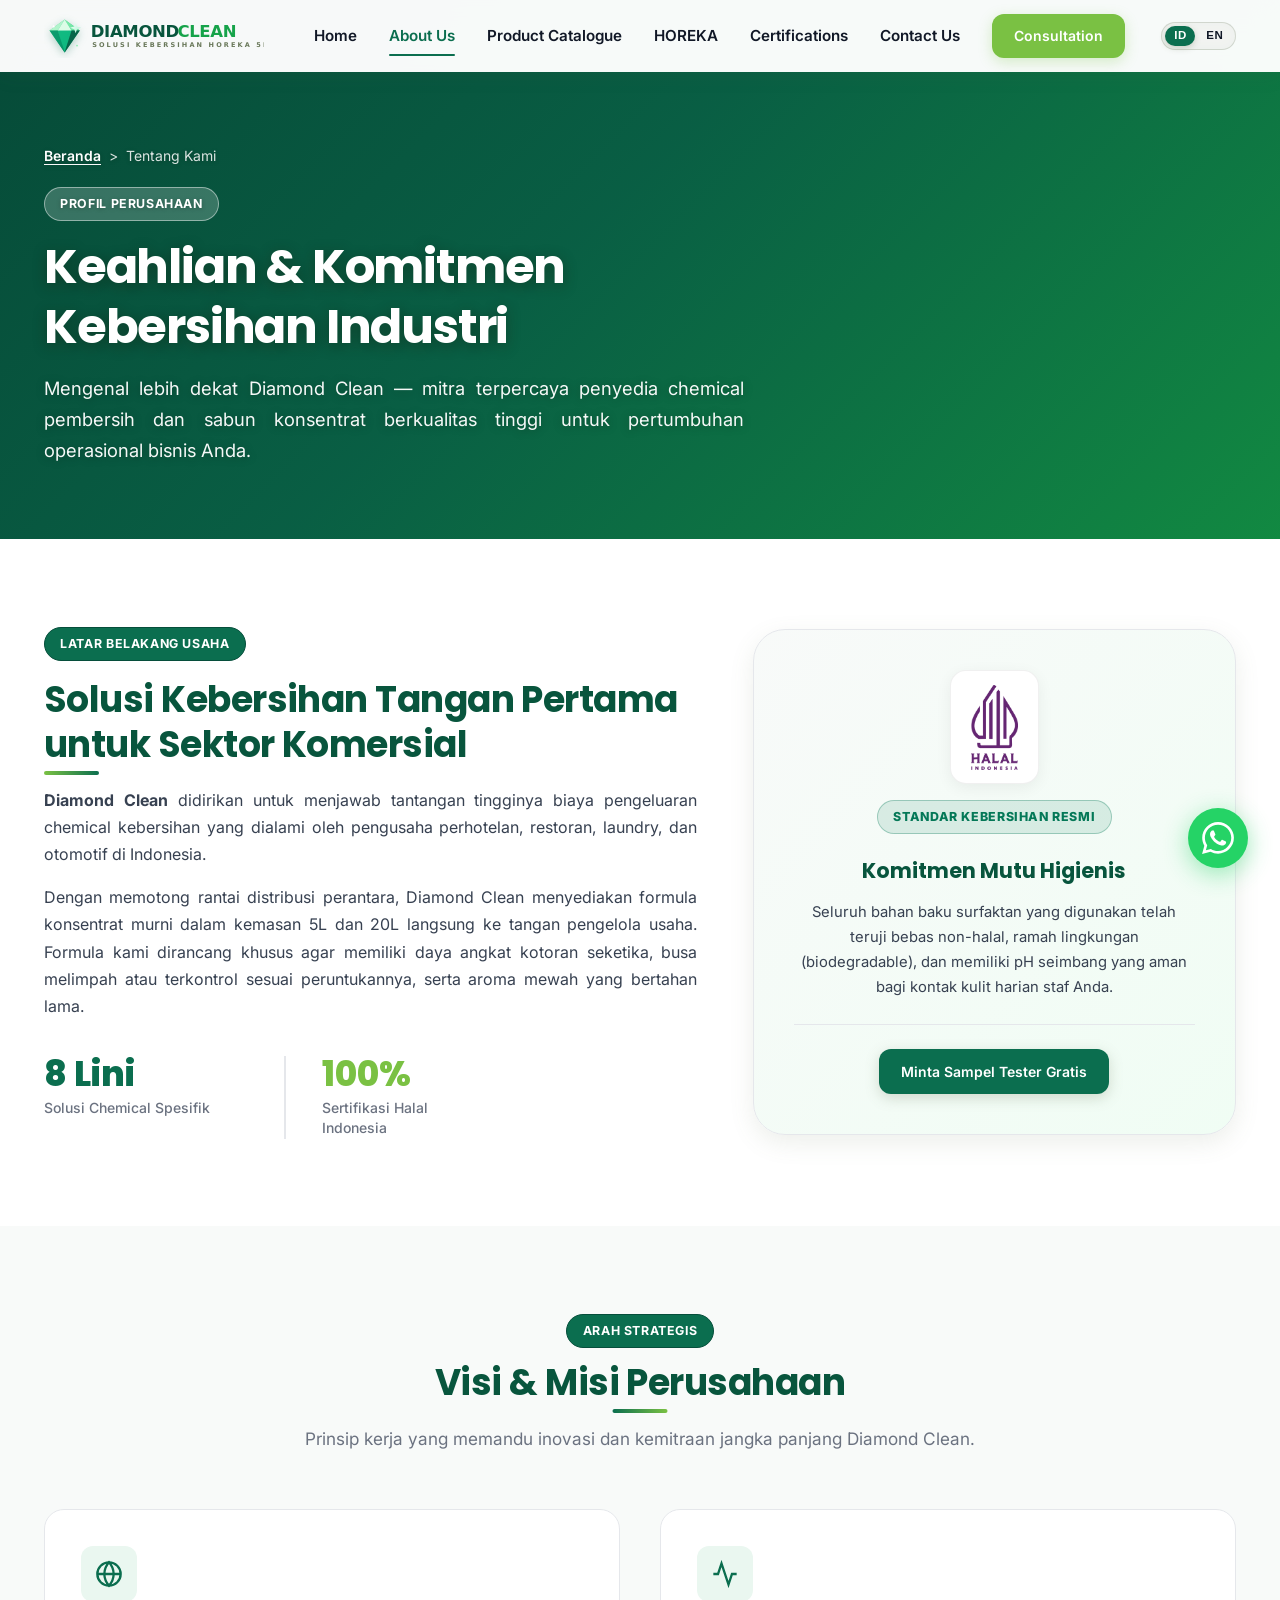
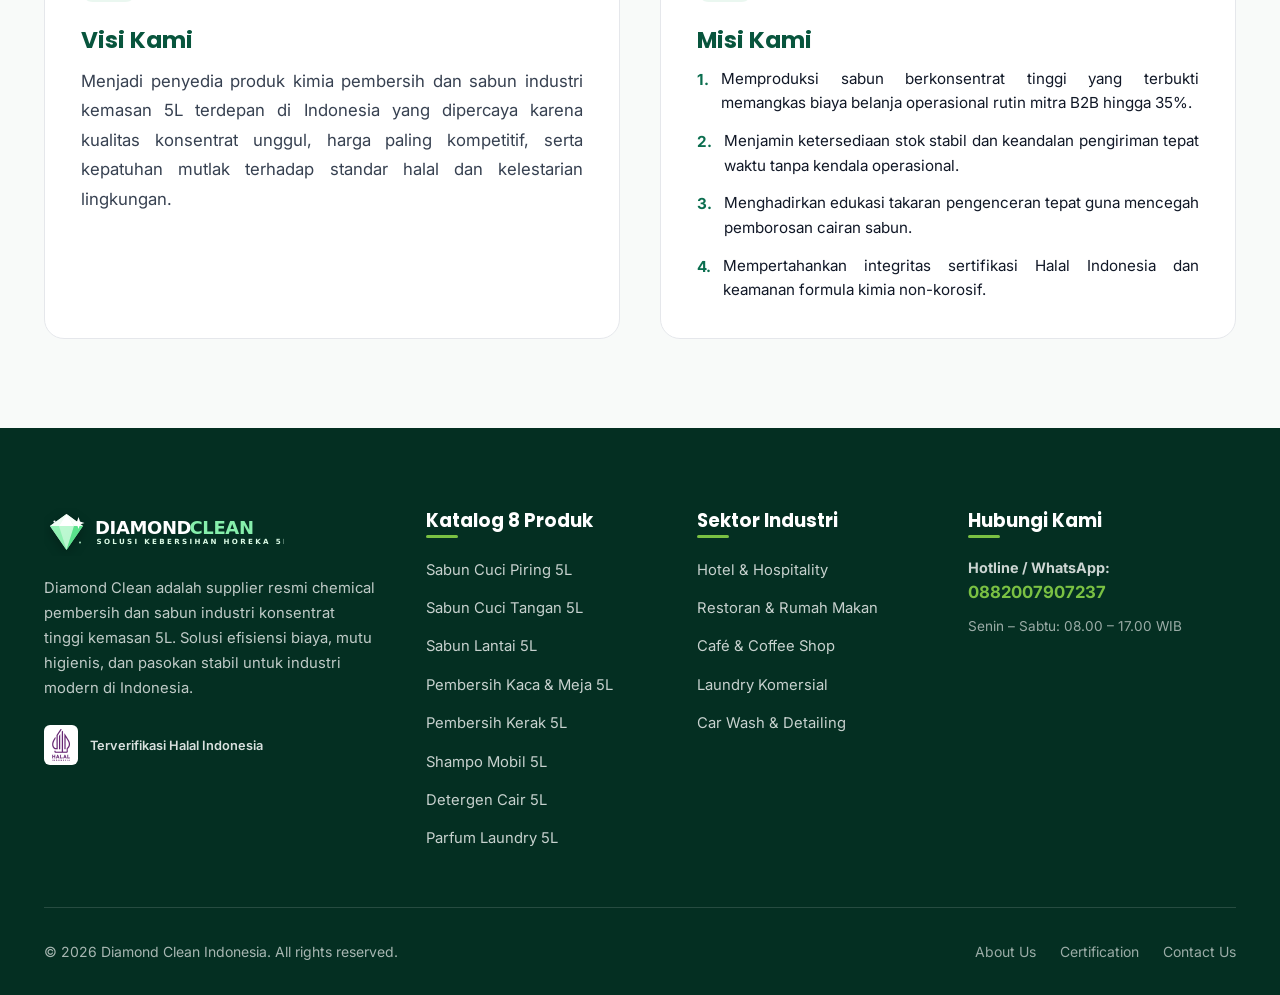
==== commit 83acac29: "refactor: optimize SEO meta tags and structure across site pages and add pages stylesheet" ====
--- a/about.html
+++ b/about.html
@@ -4,11 +4,11 @@
 <head>
   <meta charset="UTF-8">
   <meta name="viewport" content="width=device-width, initial-scale=1.0">
-  <title>Tentang Kami | Diamond Clean - Distributor &amp; Supplier Cleaning Chemical Indonesia</title>
+  <title>Diamond Clean — Tentang Kami | Distributor &amp; Supplier Cleaning Chemical</title>
   <meta name="description"
     content="Profil resmi Diamond Clean: Distributor &amp; supplier cleaning chemical, produk kebersihan grosir, dan sabun industri kemasan 5L berizin edar Kemenkes &amp; Halal MUI untuk sektor HOREKA, Laundry, dan Car Wash di Indonesia.">
   <meta name="keywords"
-    content="sabun cuci piring, sabun cuci piring grosir, sabun cuci piring untuk restoran, sabun cuci piring restoran, sabun cuci piring hotel, sabun cuci piring laundry, sabun cuci tangan, sabun cuci tangan grosir, sabun cuci tangan hotel, sabun cuci tangan restoran, pembersih lantai, pembersih lantai grosir, pembersih lantai hotel, pembersih lantai restoran, pembersih lantai industrial, pembersih kaca dan meja, pembersih kaca, pembersih meja, shampo mobil, shampoo mobil grosir, shampoo mobil murah, sabun mobil, sabun cuci mobil, sabun cuci mobil grosir, detergent cair, deterjen cair, deterjen laundry, deterjen laundry grosir, sabun laundry, sabun laundry grosir, parfum laundry, parfum laundry grosir, parfum laundry tahan lama, pewangi laundry, pewangi laundry grosir, pelembut laundry, softener laundry, bahan kimia cleaning, produk cleaning, produk kebersihan, produk kebersihan grosir, produk cleaning hotel, produk cleaning restoran, kebutuhan cleaning hotel, kebutuhan cleaning restoran, kebutuhan cleaning laundry, cleaning chemical hotel, cleaning chemical restoran, cleaning chemical laundry, supplier cleaning chemical, supplier cleaning chemical indonesia, supplier produk cleaning, supplier produk kebersihan, supplier produk kebersihan indonesia, supplier perlengkapan cleaning, supplier chemical laundry, supplier chemical hotel, supplier chemical restoran, supplier chemical car wash, supplier sabun laundry, supplier deterjen laundry, supplier parfum laundry, supplier sabun mobil, supplier shampoo mobil, distributor cleaning chemical, distributor produk cleaning, distributor chemical laundry, distributor parfum laundry, distributor deterjen, grosir cleaning chemical, grosir produk cleaning, grosir sabun, grosir sabun cuci piring, grosir deterjen laundry, grosir parfum laundry, grosir shampoo mobil, chemical laundry kiloan, sabun laundry hotel, linen hotel, sabun hotel, sabun restoran, chemical restoran, chemical café, sabun cafe, sabun piring murah, sabun cuci piring murah, pembersih lantai murah, pembersih kaca murah, shampoo mobil konsentrat, sabun cuci mobil busa salju, sabun cuci mobil salju, deterjen laundry cair, deterjen cair laundry, bibit parfum laundry, parfum laundry grade A, pewangi pakaian laundry, softener laundry grosir, pelicin dan pewangi laundry, chemical car wash, chemical carwash, sabun car wash, kebutuhan car wash, perlengkapan car wash, perlengkapan laundry, perlengkapan cleaning restoran, perlengkapan kebersihan hotel, chemical housekeeping, chemical housekeeping hotel, chemical dapur restoran, chemical kitchen, cleaning chemical, cleaning chemicals, chemical cleaning, chemical pembersih">
+    content="diamond clean, diamond clean indonesia, tentang diamond clean, profil perusahaan cleaning chemical, supplier sabun industri, distributor produk kebersihan indonesia">
   <meta name="author" content="Diamond Clean Indonesia">
   <meta name="robots" content="index, follow">
   <link rel="canonical" href="https://diamondclean.id/about">
@@ -16,8 +16,9 @@
   <!-- Open Graph -->
   <meta property="og:type" content="article">
   <meta property="og:locale" content="id_ID">
+  <meta property="og:site_name" content="Diamond Clean">
   <meta property="og:url" content="https://diamondclean.id/about">
-  <meta property="og:title" content="Tentang Kami | Diamond Clean - Distributor &amp; Supplier Cleaning Chemical">
+  <meta property="og:title" content="Diamond Clean — Tentang Kami | Distributor &amp; Supplier Cleaning Chemical">
   <meta property="og:description"
     content="Pelajari komitmen Diamond Clean dalam menghadirkan pasokan cleaning chemical dan sabun pembersih grosir 5L berdaya bersih tinggi dengan standar Halal &amp; Kemenkes.">
   <meta property="og:image" content="https://diamondclean.id/assets/images/og-image.jpg">
@@ -66,9 +67,9 @@
       <nav class="nav-menu" id="nav-menu" aria-label="Menu Navigasi Utama">
         <a href="/" class="nav-link" data-i18n="nav_home">Home</a>
         <a href="/about" class="nav-link active" data-i18n="nav_about">About Us</a>
-        <a href="/solutions" class="nav-link" data-i18n="nav_solutions">Product Catalogue</a>
+        <a href="/product-catalogue" class="nav-link" data-i18n="nav_solutions">Product Catalogue</a>
         <a href="/industries" class="nav-link" data-i18n="nav_industries">HOREKA</a>
-        <a href="/sustainability" class="nav-link" data-i18n="nav_sustainability">Certifications</a>
+        <a href="/certification" class="nav-link" data-i18n="nav_sustainability">Certifications</a>
         <a href="/contact" class="nav-link" data-i18n="nav_contact">Contact Us</a>
         <a href="/contact#consultation" class="btn btn-accent btn-sm" data-i18n="nav_consultation">Consultation</a>
         <div class="lang-switch-container" aria-label="Language Selector">
@@ -240,14 +241,14 @@
         <div class="footer-col">
           <h4>Katalog 8 Produk</h4>
           <ul class="footer-links">
-            <li><a href="/solutions#cuci-piring">Sabun Cuci Piring 5L</a></li>
-            <li><a href="/solutions#cuci-tangan">Sabun Cuci Tangan 5L</a></li>
-            <li><a href="/solutions#pembersih-lantai">Sabun Lantai 5L</a></li>
-            <li><a href="/solutions#pembersih-kaca">Pembersih Kaca &amp; Meja 5L</a></li>
-            <li><a href="/solutions#pembersih-kerak">Pembersih Kerak 5L</a></li>
-            <li><a href="/solutions#shampo-mobil">Shampo Mobil 5L</a></li>
-            <li><a href="/solutions#detergen-cair">Detergen Cair 5L</a></li>
-            <li><a href="/solutions#parfum-laundry">Parfum Laundry 5L</a></li>
+            <li><a href="/product-catalogue#cuci-piring">Sabun Cuci Piring 5L</a></li>
+            <li><a href="/product-catalogue#cuci-tangan">Sabun Cuci Tangan 5L</a></li>
+            <li><a href="/product-catalogue#pembersih-lantai">Sabun Lantai 5L</a></li>
+            <li><a href="/product-catalogue#pembersih-kaca">Pembersih Kaca &amp; Meja 5L</a></li>
+            <li><a href="/product-catalogue#pembersih-kerak">Pembersih Kerak 5L</a></li>
+            <li><a href="/product-catalogue#shampo-mobil">Shampo Mobil 5L</a></li>
+            <li><a href="/product-catalogue#detergen-cair">Detergen Cair 5L</a></li>
+            <li><a href="/product-catalogue#parfum-laundry">Parfum Laundry 5L</a></li>
           </ul>
         </div>
         <div class="footer-col">
@@ -278,7 +279,7 @@
         <div>&copy; 2026 Diamond Clean Indonesia. All rights reserved.</div>
         <div style="display: flex; gap: 1.5rem;">
           <a href="/about" style="color: rgba(255,255,255,0.6);">About Us</a>
-          <a href="/sustainability" style="color: rgba(255,255,255,0.6);">Certification</a>
+          <a href="/certification" style="color: rgba(255,255,255,0.6);">Certification</a>
           <a href="/contact" style="color: rgba(255,255,255,0.6);">Contact Us</a>
         </div>
       </div>
--- a/css/pages.css
+++ b/css/pages.css
@@ -59,6 +59,16 @@
   display: flex;
   flex-direction: column;
   align-items: center;
+  justify-content: center;
+}
+
+.hero-content {
+  width: 100%;
+  display: flex;
+  flex-direction: column;
+  align-items: center;
+  text-align: center;
+  margin: 0 auto;
 }
 
 .hero-content h1 {
@@ -68,6 +78,7 @@
   line-height: 1.18;
   margin-bottom: 1.5rem;
   text-shadow: 0 2px 14px rgba(4, 54, 39, 0.4);
+  text-align: center;
 }
 
 .hero-content h1 span {
@@ -78,9 +89,11 @@
 .hero-content .subtitle {
   font-size: 1.2rem;
   color: rgba(255, 255, 255, 0.95);
-  margin-bottom: 2.5rem;
+  margin: 0 auto 2.5rem auto;
   line-height: 1.75;
-  max-width: 780px;
+  max-width: 820px;
+  text-align: center;
+  text-wrap: balance;
   text-shadow: 0 1px 6px rgba(4, 54, 39, 0.3);
 }
 
@@ -2134,6 +2147,9 @@
 
   .hero-content .subtitle {
     font-size: 1.05rem;
+    margin: 0 auto 2rem auto;
+    text-align: center;
+    text-wrap: balance;
   }
 
   .feature-grid {
